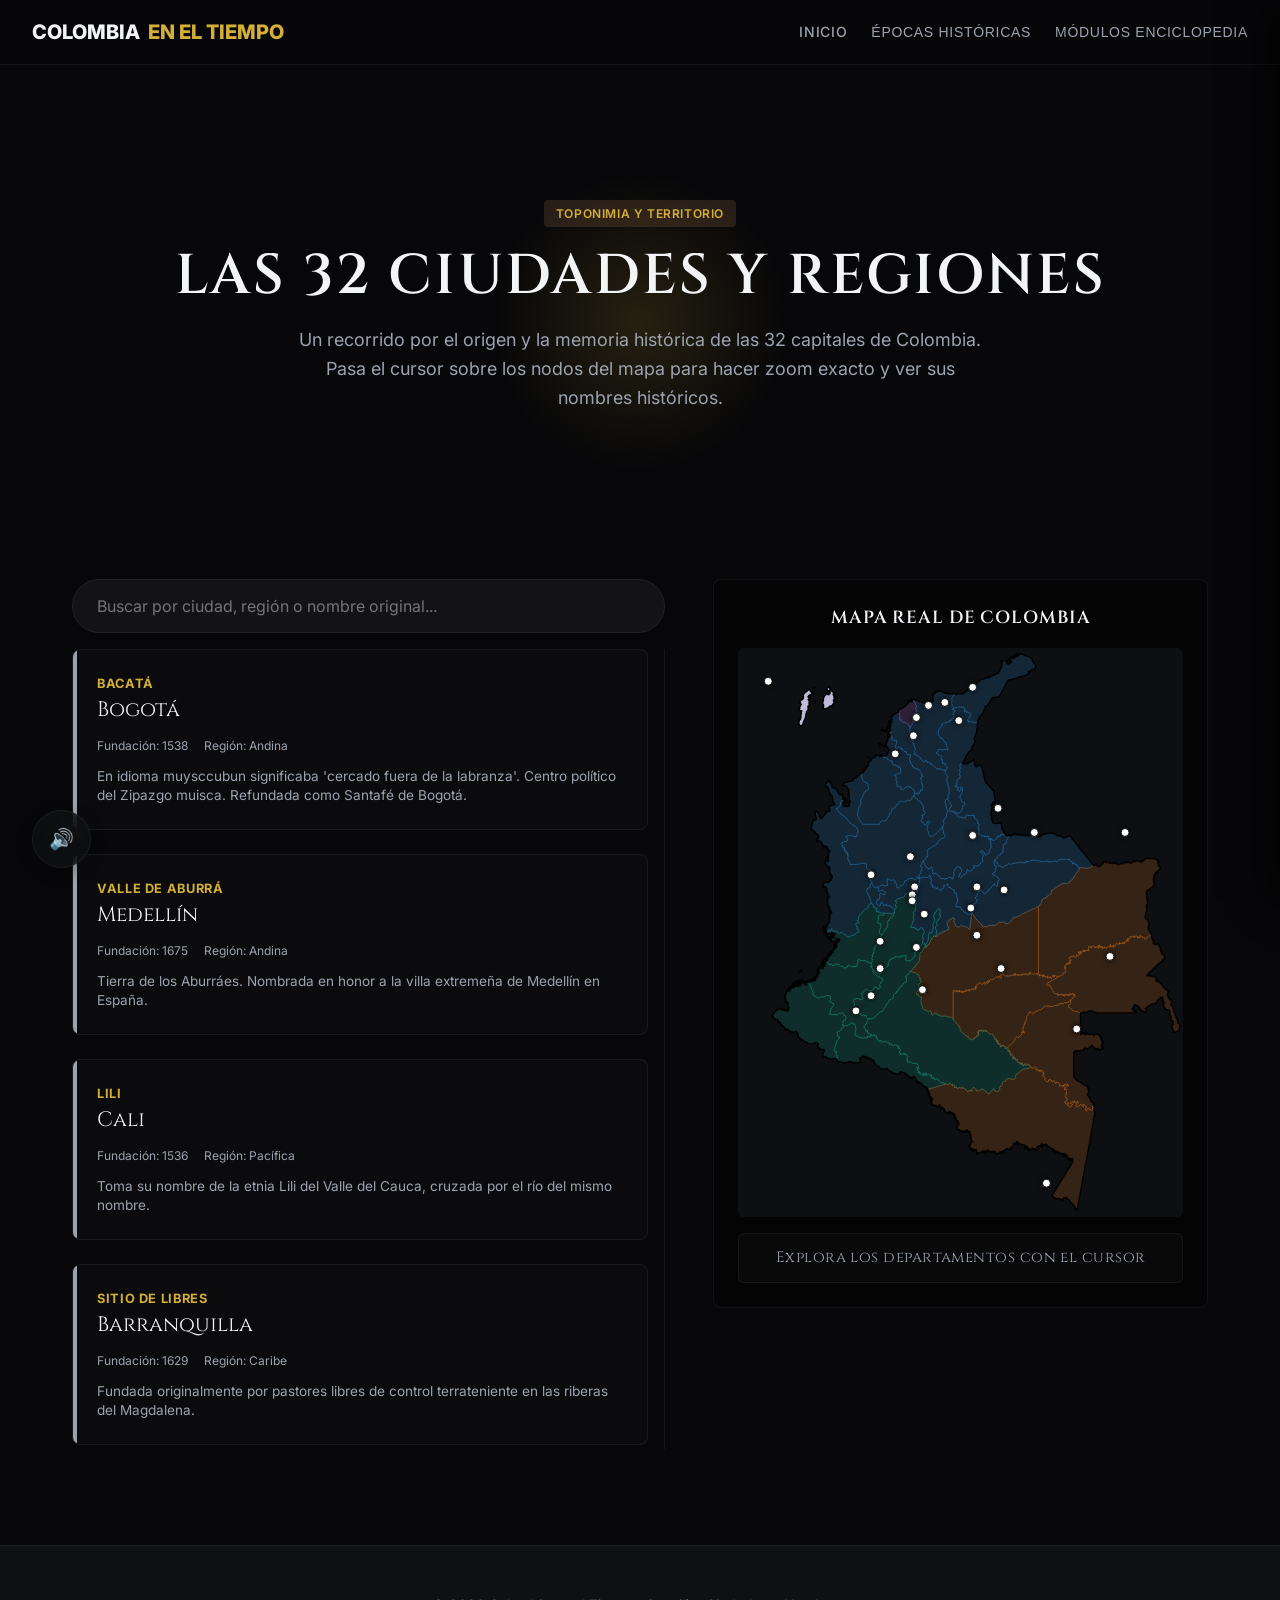
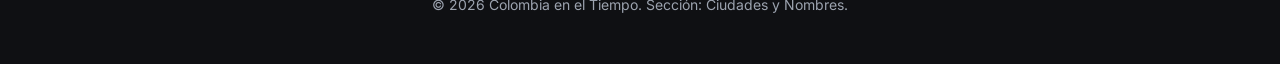
==== ciudades-historicas.html @ 73db604e "Implement pixel-perfect geometry-based matching for all 32 departments" ====
<!DOCTYPE html>
<html lang="es">
<head>
  <meta charset="UTF-8">
  <meta name="viewport" content="width=device-width, initial-scale=1.0">
  <title>Ciudades y Municipios Históricos - Colombia en el Tiempo</title>
  <meta name="description" content="Mapa y catálogo interactivo de las 32 capitales y regiones de Colombia, sus nombres prehispánicos originales e historia.">
  
  <link rel="stylesheet" href="css/style.css?v=1.2">
  
  <style>
    /* Estilos específicos para la sección de 32 ciudades con mapa */
    .cities-layout {
      display: grid;
      grid-template-columns: 1.2fr 1fr;
      gap: 3rem;
      align-items: start;
      margin-top: 2rem;
    }
    
    .list-side {
      display: flex;
      flex-direction: column;
      gap: 1.5rem;
      max-height: 800px;
      overflow-y: auto;
      padding-right: 1rem;
      border-right: 1px solid var(--border-card);
    }
    
    .map-side {
      position: sticky;
      top: 100px;
      background: rgba(0, 0, 0, 0.4);
      border: 1px solid var(--border-card);
      border-radius: 8px;
      padding: 1.5rem;
      display: flex;
      flex-direction: column;
      align-items: center;
      justify-content: center;
      max-height: 85vh; /* Evita que la tarjeta del mapa sea más alta que el viewport */
      overflow: hidden;
    }
    
    .search-input {
      width: 100%;
      padding: 1rem 1.5rem;
      background: rgba(255, 255, 255, 0.05);
      border: 1px solid var(--border-card);
      border-radius: 30px;
      color: var(--text-primary);
      font-size: 1rem;
      outline: none;
      transition: all 0.3s ease;
      font-family: var(--font-body);
      margin-bottom: 1rem;
    }
    
    .search-input:focus {
      border-color: var(--accent);
      background: rgba(255, 255, 255, 0.08);
      box-shadow: 0 0 15px rgba(var(--accent-rgb), 0.15);
    }
    
    .city-card {
      background: var(--bg-card);
      border: 1px solid var(--border-card);
      border-radius: 8px;
      padding: 1.5rem;
      transition: all 0.3s ease;
      position: relative;
      overflow: hidden;
      cursor: pointer;
      flex-shrink: 0; /* Evitar que flexbox colapse el tamaño de las tarjetas */
    }
    
    .city-card::before {
      content: '';
      position: absolute;
      top: 0;
      left: 0;
      width: 4px;
      height: 100%;
      background: var(--text-secondary);
      transition: background 0.3s ease;
    }
    
    .city-card.selected-card::before {
      background: var(--accent);
    }
    
    .city-card.selected-card {
      border-color: var(--accent);
      background: rgba(var(--accent-rgb), 0.03);
      box-shadow: 0 0 15px rgba(var(--accent-rgb), 0.1);
    }
    
    .city-names {
      display: flex;
      flex-direction: column;
      margin-bottom: 0.5rem;
    }
    
    .city-current {
      font-family: var(--font-title);
      font-size: 1.3rem;
      color: var(--text-primary);
    }
    
    .city-original {
      font-size: 0.8rem;
      color: var(--accent);
      text-transform: uppercase;
      letter-spacing: 0.05em;
      font-weight: 700;
    }
    
    .city-meta {
      font-size: 0.75rem;
      color: var(--text-secondary);
      margin-bottom: 0.75rem;
      display: flex;
      gap: 1rem;
    }
    
    /* ==========================================================
       DISEÑO DE MAPA REGIONAL PREMIUM CON CONTRASTE E INTERACTIVIDAD
       ========================================================== */
    #map-container {
      overflow: hidden; /* Recortar el zoom de cámara dentro del contenedor */
      border-radius: 6px;
      width: 100%;
      display: flex;
      justify-content: center;
      align-items: center;
      background: #0d0f12;
    }

    svg#mapa-real-colombia {
      background: #0d0f12;
      max-height: 72vh; /* Altura máxima estricta para que quepa entero en pantalla sin recortarse */
      width: 100%;
      height: auto;
      display: block;
      /* Animación suave para el efecto de zoom del lente de cámara */
      transition: transform 0.5s cubic-bezier(0.25, 0.8, 0.25, 1);
      transform-origin: center center;
    }
    
    /* Color base de los departamentos */
    svg#mapa-real-colombia path.departamento {
      transition: all 0.4s cubic-bezier(0.25, 0.8, 0.25, 1);
      cursor: pointer;
      pointer-events: auto !important; /* Asegurar que escuchen los eventos del mouse */
    }
    
    /* OPTIMIZACIÓN CRÍTICA: Desactivar eventos de mouse en todos los paths que NO sean departamentos */
    svg#mapa-real-colombia path:not(.departamento) {
      pointer-events: none !important;
    }
    svg#mapa-real-colombia g {
      pointer-events: none !important; /* Desactivar eventos de grupos completos (textos, ríos) */
    }
    svg#mapa-real-colombia #city-markers-group {
      pointer-events: auto !important; /* Pero mantener activos los marcadores de ciudades */
    }
    svg#mapa-real-colombia #city-markers-group circle {
      pointer-events: auto !important;
    }
    
    /* 1. Región Andina (Naranja/Terracota sutil) */
    svg#mapa-real-colombia path.departamento.region-Andina {
      fill: rgba(230, 126, 34, 0.18) !important;
      stroke: rgba(230, 126, 34, 0.4) !important;
      stroke-width: 1px !important;
    }
    svg#mapa-real-colombia path.departamento.region-Andina:hover {
      fill: rgba(230, 126, 34, 0.35) !important;
      stroke: #e67e22 !important;
    }
    
    /* 2. Región Caribe (Azul sutil) */
    svg#mapa-real-colombia path.departamento.region-Caribe {
      fill: rgba(52, 152, 219, 0.18) !important;
      stroke: rgba(52, 152, 219, 0.4) !important;
      stroke-width: 1px !important;
    }
    svg#mapa-real-colombia path.departamento.region-Caribe:hover {
      fill: rgba(52, 152, 219, 0.35) !important;
      stroke: #3498db !important;
    }
    
    /* 3. Región Amazonía (Verde sutil) */
    svg#mapa-real-colombia path.departamento.region-Amazonía {
      fill: rgba(46, 204, 113, 0.18) !important;
      stroke: rgba(46, 204, 113, 0.4) !important;
      stroke-width: 1px !important;
    }
    svg#mapa-real-colombia path.departamento.region-Amazonía:hover {
      fill: rgba(46, 204, 113, 0.35) !important;
      stroke: #2ecc71 !important;
    }
    
    /* 4. Región Pacífica (Teal sutil) */
    svg#mapa-real-colombia path.departamento.region-Pacífica {
      fill: rgba(26, 188, 156, 0.18) !important;
      stroke: rgba(26, 188, 156, 0.4) !important;
      stroke-width: 1px !important;
    }
    svg#mapa-real-colombia path.departamento.region-Pacífica:hover {
      fill: rgba(26, 188, 156, 0.35) !important;
      stroke: #1abc9c !important;
    }
    
    /* 5. Región Orinoquía (Oro/Amarillo sutil) */
    svg#mapa-real-colombia path.departamento.region-Orinoquía {
      fill: rgba(241, 196, 15, 0.15) !important;
      stroke: rgba(241, 196, 15, 0.4) !important;
      stroke-width: 1px !important;
    }
    svg#mapa-real-colombia path.departamento.region-Orinoquía:hover {
      fill: rgba(241, 196, 15, 0.3) !important;
      stroke: #f1c40f !important;
    }
    
    /* 6. Región Insular (Púrpura sutil) */
    svg#mapa-real-colombia path.departamento.region-Insular {
      fill: rgba(155, 89, 182, 0.22) !important;
      stroke: rgba(155, 89, 182, 0.5) !important;
      stroke-width: 1px !important;
    }
    svg#mapa-real-colombia path.departamento.region-Insular:hover {
      fill: rgba(155, 89, 182, 0.4) !important;
      stroke: #9b59b6 !important;
    }
    
    /* CORRECCIÓN CRÍTICA: Ocultar los textos vectorizados originales que saturan y no tienen contraste */
    svg#mapa-real-colombia g[id^="flowRoot"] {
      display: none !important;
    }
    svg#mapa-real-colombia text {
      display: none !important;
    }
    
    /* Ríos principales en azul sutil */
    svg#mapa-real-colombia g[inkscape:label="Ríos principales"] path {
      stroke: #2e86de !important;
      stroke-width: 1px !important;
      fill: none !important;
      opacity: 0.5;
    }
    
    /* Límites internacionales */
    svg#mapa-real-colombia g[inkscape:label="Límites internacionales"] path {
      stroke: rgba(255, 255, 255, 0.3) !important;
      stroke-width: 1.2px !important;
      fill: none !important;
    }

    svg#mapa-real-colombia rect {
      stroke: rgba(255, 255, 255, 0.15) !important;
      fill: none !important;
    }
    
    /* Marcadores de ciudades */
    .city-marker {
      fill: #ffffff;
      stroke: #000;
      stroke-width: 1.5;
      cursor: pointer;
      transition: all 0.3s ease;
      filter: drop-shadow(0 0 4px rgba(0,0,0,0.8));
    }
    
    .city-marker:hover, .city-marker.active-marker {
      fill: var(--accent);
      r: 8.5;
      filter: drop-shadow(0 0 10px var(--accent));
      stroke: #ffffff;
      stroke-width: 2;
    }

    /* Etiqueta flotante del nombre de la ciudad activa (Limpio, dinámico) */
    #active-city-label {
      pointer-events: none; /* Evita bloquear interacciones del mouse */
      font-family: var(--font-title);
      font-size: 13px;
      font-weight: bold;
      fill: #ffffff;
      text-transform: uppercase;
      filter: drop-shadow(0 0 4px #000) drop-shadow(0 0 2px #000);
      opacity: 0;
      transition: opacity 0.3s ease;
    }

    #active-city-label.visible {
      opacity: 1;
    }

    /* Etiqueta interactiva flotante de información del mapa */
    .map-info-bar {
      margin-top: 1rem;
      padding: 0.75rem 1.5rem;
      background: rgba(255, 255, 255, 0.02);
      border: 1px solid var(--border-card);
      border-radius: 6px;
      font-family: var(--font-title);
      font-size: 0.95rem;
      color: var(--text-secondary);
      text-align: center;
      min-height: 2.5rem;
      display: flex;
      align-items: center;
      justify-content: center;
      width: 100%;
      letter-spacing: 0.03em;
    }

    .map-info-bar span.active-dept {
      color: var(--accent);
      font-weight: bold;
      margin-right: 0.5rem;
    }
    
    @media (max-width: 900px) {
      .cities-layout {
        grid-template-columns: 1fr;
      }
      .list-side {
        max-height: 500px;
        border-right: none;
        border-bottom: 1px solid var(--border-card);
        padding-bottom: 2rem;
      }
    }
  </style>
  <link class="theme-loader" rel="expect" href="#hero-section" blocking="render">
</head>
<body>

  <!-- Encabezado Común -->
  <header>
    <a href="index.html" class="logo">
      COLOMBIA <span>EN EL TIEMPO</span>
    </a>
    <nav>
      <a href="index.html">Inicio</a>
      <div class="dropdown">
        <button class="dropdown-trigger">Épocas Históricas</button>
        <div class="dropdown-content">
          <a href="precolombina.html">Época Precolombina</a>
          <a href="colonia.html">Conquista y Colonia</a>
          <a href="independencia.html">Independencia y Grito</a>
          <a href="siglo-xix.html">República (Siglo XIX)</a>
          <a href="siglo-xx.html">Tensiones del Siglo XX</a>
          <a href="memoria.html">Memoria y Paz (Siglo XXI)</a>
        </div>
      </div>
      <div class="dropdown">
        <button class="dropdown-trigger">Módulos Enciclopedia</button>
        <div class="dropdown-content">
          <a href="geografia-y-geologia.html">Mapa Geográfico y Fallas</a>
          <a href="iceberg-violencia.html">Iceberg de la Violencia</a>
          <a href="leyendas-ancestrales.html">Leyendas Ancestrales</a>
          <a href="mentes-y-figuras.html">Mentes e Ilustres</a>
          <a href="otras-culturas.html">Catálogo de Culturas</a>
          <a href="ciudades-historicas.html">Ciudades y Nombres</a>
        </div>
      </div>
    </nav>
  </header>

  <main class="container">
    
    <section class="hero" id="hero-section">
      <div class="document-badge" style="background: rgba(229,152,102,0.15); color: var(--accent);">
        Toponimia y Territorio
      </div>
      <h1>Las 32 Ciudades y Regiones</h1>
      <p>Un recorrido por el origen y la memoria histórica de las 32 capitales de Colombia. Pasa el cursor sobre los nodos del mapa para hacer zoom exacto y ver sus nombres históricos.</p>
    </section>

    <!-- Layout dividido -->
    <div class="cities-layout">
      
      <!-- Lado izquierdo: Buscador y Lista de 32 ciudades -->
      <div>
        <input type="text" class="search-input" id="citySearch" placeholder="Buscar por ciudad, región o nombre original..." onkeyup="filterCities()">
        <div class="list-side" id="citiesList">
          <!-- Se cargan dinámicamente mediante JS -->
        </div>
      </div>
      
      <!-- Lado derecho: Mapa SVG interactivo -->
      <div class="map-side">
        <h3 class="title-font" style="font-size: 1.1rem; margin-bottom: 1rem; color: var(--text-primary); text-transform: uppercase;">
          Mapa Real de Colombia
        </h3>
        <div id="map-container">
          <!-- Aquí se inyecta el SVG del mapa con JS -->
        </div>
        <!-- Barra de información dinámica para evitar saturar de texto el mapa -->
        <div class="map-info-bar" id="map-info-bar">
          Explora los departamentos con el cursor
        </div>
      </div>

    </div>

  </main>

  <footer>
    <p>&copy; 2026 Colombia en el Tiempo. Sección: Ciudades y Nombres.</p>
  </footer>

  <script src="js/main.js"></script>
  
  <script>
    // Base de datos calibrada de las 32 ciudades / capitales (coordenadas adaptadas al SVG real con nombres de departamentos para interactividad)
    const citiesData = [
      { id: "bogota", name: "Bogotá", originalName: "Bacatá", department: "Cundinamarca (D.C.)", x: 385, y: 430, region: "Andina", date: "1538", desc: "En idioma muysccubun significaba 'cercado fuera de la labranza'. Centro político del Zipazgo muisca. Refundada como Santafé de Bogotá." },
      { id: "medellin", name: "Medellín", originalName: "Valle de Aburrá", department: "Antioquia", x: 285, y: 345, region: "Andina", date: "1675", desc: "Tierra de los Aburráes. Nombrada en honor a la villa extremeña de Medellín en España." },
      { id: "cali", name: "Cali", originalName: "Lili", department: "Valle del Cauca", x: 235, y: 485, region: "Pacífica", date: "1536", desc: "Toma su nombre de la etnia Lili del Valle del Cauca, cruzada por el río del mismo nombre." },
      { id: "barranquilla", name: "Barranquilla", originalName: "Sitio de Libres", department: "Atlántico", x: 315, y: 95, region: "Caribe", date: "1629", desc: "Fundada originalmente por pastores libres de control terrateniente en las riberas del Magdalena." },
      { id: "cartagena", name: "Cartagena", originalName: "Calamarí", department: "Bolívar", x: 295, y: 115, region: "Caribe", date: "1533", desc: "Originalmente poblada por los indígenas caribes Calamarí ('cangrejo'). Rediseñada como fuerte militar colonial." },
      { id: "santamarta", name: "Santa Marta", originalName: "Gaira / Teyuna", department: "Magdalena", x: 342, y: 90, region: "Caribe", date: "1525", desc: "La ciudad más antigua en pie de Colombia. Rodeada de los cacicazgos Tairona y el río Gaira." },
      { id: "tunja", name: "Tunja", originalName: "Hunza", department: "Boyacá", x: 395, y: 395, region: "Andina", date: "1539", desc: "Antigua Hunza, gran capital de la Confederación Muisca del norte, regida por el Zaque." },
      { id: "bucaramanga", name: "Bucaramanga", originalName: "Valle de los Guanes", department: "Santander", x: 388, y: 310, region: "Andina", date: "1622", desc: "Asentamiento minero en las tierras de los indígenas Guanes y Girón." },
      { id: "popayan", name: "Popayán", originalName: "Pubén", department: "Cauca", x: 235, y: 530, region: "Andina", date: "1537", desc: "Sede del cacicazgo Pubenense en el alto río Cauca. Gran centro administrativo virreinal." },
      { id: "pasto", name: "San Juan de Pasto", originalName: "Past Awá", department: "Nariño", x: 195, y: 600, region: "Andina", date: "1537", desc: "Del nombre de la comunidad indígena de los Pastos ('Gente de la tierra')." },
      { id: "leticia", name: "Leticia", originalName: "Huitoto / Tikuna", department: "Amazonas", x: 510, y: 885, region: "Amazonía", date: "1867", desc: "Territorio sagrado de clanes Tikuna, Cocama y Huitoto en las orillas del río Amazonas." },
      { id: "sanandres", name: "San Andrés", originalName: "Saturnina", department: "San Andrés y Providencia", x: 50, y: 55, region: "Insular", date: "1822 (adhesión)", desc: "Isla caribeña con un fuerte legado raizal, anglo-africano y marítimo." },
      { id: "cucuta", name: "Cúcuta", originalName: "Guasimales / Cúcuto", department: "Norte de Santander", x: 430, y: 265, region: "Andina", date: "1733", desc: "Tierra gobernada por el Cacique Cúcuto. Famosa por sus cultivos de cacao coloniales." },
      { id: "ibague", name: "Ibagué", originalName: "Valle de las Lanzas", department: "Tolima", x: 308, y: 440, region: "Andina", date: "1550", desc: "Asentamiento en el territorio del Cacique Ibagué de la etnia Pijao." },
      { id: "neiva", name: "Neiva", originalName: "Organos", department: "Huila", x: 295, y: 495, region: "Andina", date: "1612", desc: "Punto de partida de expediciones coloniales en territorio de indígenas Pijaos y Yalcones." },
      { id: "quibdo", name: "Quibdó", originalName: "Citará", department: "Chocó", x: 220, y: 375, region: "Pacífica", date: "1664", desc: "Territorio de los indígenas Citaráes en las riberas selváticas del río Atrato." },
      { id: "villavicencio", name: "Villavicencio", originalName: "Gramalote", department: "Meta", x: 395, y: 475, region: "Orinoquía", date: "1840", desc: "Fundado como paso de ganado del altiplano a los llanos orientales de la cuenca." },
      { id: "yopal", name: "Yopal", originalName: "El Yopo", department: "Casanare", x: 440, y: 400, region: "Orinoquía", date: "1915", desc: "Llamada así por la abundancia del árbol de Yopo, cuyas semillas eran inhaladas ritualmente por indígenas." },
      { id: "arauca", name: "Arauca", originalName: "Guahibo / Betoye", department: "Arauca", x: 490, y: 305, region: "Orinoquía", date: "1780", desc: "Tierra de pastores y llaneros en los límites con el río Arauca." },
      { id: "mitu", name: "Mitú", originalName: "Vaupés / Cubeo", department: "Vaupés", x: 560, y: 630, region: "Amazonía", date: "1936", desc: "Capital en el corazón de la selva del Vaupés, cruzada por el mítico río de las flautas." },
      { id: "inirida", name: "Inírida", originalName: "Guainía", department: "Guainía", x: 615, y: 510, region: "Amazonía", date: "1963", desc: "Tierra de transición fluvial en el oriente del país." },
      { id: "puertocarreno", name: "Puerto Carreño", originalName: "Orinoco / Guahibo", department: "Vichada", x: 640, y: 305, region: "Orinoquía", date: "1913", desc: "Ubicada en la confluencia de los colosales ríos Meta y Orinoco." },
      { id: "mocoa", name: "Mocoa", originalName: "Putumayo", department: "Putumayo", x: 220, y: 575, region: "Andina", date: "1563", desc: "Fundación en las estribaciones andinas que descienden al piedemonte amazónico." },
      { id: "florencia", name: "Florencia", originalName: "La Perdiz", department: "Caquetá", x: 305, y: 565, region: "Amazonía", date: "1902", desc: "Nacida como puerto de extracción de caucho a inicios del siglo XX." },
      { id: "sanjose", name: "San José del Guaviare", originalName: "Guaviare", department: "Guaviare", x: 435, y: 530, region: "Amazonía", date: "1910", desc: "Frontera de transición ecológica entre los llanos y la selva densa." },
      { id: "sincelejo", name: "Sincelejo", originalName: "Cacicazgo Zenú", department: "Sucre", x: 290, y: 145, region: "Caribe", date: "1775", desc: "Toma el nombre del cacique zenú de la región de las sabanas." },
      { id: "monteria", name: "Montería", originalName: "Valle del Sinú", department: "Córdoba", x: 260, y: 175, region: "Caribe", date: "1777", desc: "Fundada a orillas del río Sinú como sitio de cacería y agricultura." },
      { id: "valledupar", name: "Valledupar", originalName: "Cacique Upar", department: "Cesar", x: 365, y: 120, region: "Caribe", date: "1550", desc: "Valle gobernado por el gran Cacique Chimila Upar. Cuna del vallenato." },
      { id: "riohacha", name: "Riohacha", originalName: "Süchiimma", department: "La Guajira", x: 388, y: 65, region: "Caribe", date: "1535", desc: "En idioma wayuunaiki significa 'Tierra del río'. Famosa por la extracción de perlas." },
      { id: "manizales", name: "Manizales", originalName: "Tierra de las Manizas", department: "Caldas", x: 292, y: 395, region: "Andina", date: "1849", desc: "Fundada por la Colonización Antioqueña. Toma su nombre de las piedras 'manizas'." },
      { id: "pereira", name: "Pereira", originalName: "Cartago Viejo", department: "Risaralda", x: 288, y: 408, region: "Andina", date: "1863", desc: "Ubicada en las antiguas ruinas coloniales de Cartago. Eje cafetero." },
      { id: "armenia", name: "Armenia", originalName: "Armenia", department: "Quindío", x: 288, y: 418, region: "Andina", date: "1889", desc: "Fundada durante la expansión cafetera del Quindío." }
    ];

    // Cargar el mapa SVG, clasificar regiones e inyectar marcadores
    fetch('assets/images/colombia_departments.svg')
      .then(response => response.text())
      .then(svgText => {
        const container = document.getElementById('map-container');
        container.innerHTML = svgText;
        
        const svg = container.querySelector('svg');
        svg.setAttribute('id', 'mapa-real-colombia');
        
        // Forzar el viewBox original del mapa vectorial para que sea 100% responsivo y no se recorte abajo ni arriba
        svg.setAttribute('viewBox', '0 0 735 940');
        svg.style.width = '100%';
        svg.style.height = '100%';
        svg.style.display = 'block';
        
        // Crear elemento único de texto para la ciudad activa
        const activeLabel = document.createElementNS('http://www.w3.org/2000/svg', 'text');
        activeLabel.setAttribute('id', 'active-city-label');
        svg.appendChild(activeLabel);
        
        // Clasificación robusta de departamentos usando bounding box local y distancia a capital
        const paths = svg.querySelectorAll('path.departamento');
        paths.forEach(path => {
          const bbox = path.getBBox();
          const localCenter = svg.createSVGPoint();
          localCenter.x = bbox.x + bbox.width / 2;
          localCenter.y = bbox.y + bbox.height / 2;
          
          // Aplicar la matriz de transformación del grupo padre para obtener coordenadas SVG absolutas
          const ctm = path.getCTM();
          const absCenter = localCenter.matrixTransform(ctm);
          
          // Encontrar la ciudad capital más cercana a este centro geométrico absoluto
          let closestCity = null;
          let minDist = Infinity;
          citiesData.forEach(city => {
            const dist = Math.hypot(city.x - absCenter.x, city.y - absCenter.y);
            if (dist < minDist) {
              minDist = dist;
              closestCity = city;
            }
          });
          
          if (closestCity) {
            // Asignar los atributos correspondientes de forma unívoca 1-a-1
            const cleanRegion = closestCity.region.split(' ')[0];
            path.classList.add('region-' + cleanRegion);
            path.setAttribute('data-dept', closestCity.department);
            path.setAttribute('data-region', closestCity.region);
            path.setAttribute('data-city-id', closestCity.id);
            
            // Inyectar tooltip nativo de departamento
            const title = document.createElementNS('http://www.w3.org/2000/svg', 'title');
            title.textContent = `Departamento de ${closestCity.department}`;
            path.appendChild(title);
            
            // Agregar listeners para la barra de información dinámica
            path.addEventListener('mouseenter', () => {
              document.getElementById('map-info-bar').innerHTML = 
                `<span class="active-dept">${closestCity.department}</span> (${closestCity.region})`;
            });
            path.addEventListener('mouseleave', () => {
              document.getElementById('map-info-bar').innerHTML = "Explora los departamentos con el cursor";
            });
            
            // Permitir hacer clic en el departamento entero para abrir la ficha de la ciudad capital
            path.addEventListener('click', () => {
              selectCity(closestCity.id, true);
            });
          }
        });
        
        // Crear grupo de marcadores
        const gMarkers = document.createElementNS('http://www.w3.org/2000/svg', 'g');
        gMarkers.setAttribute('id', 'city-markers-group');
        
        citiesData.forEach(city => {
          // Crear círculo marcador limpio
          const circle = document.createElementNS('http://www.w3.org/2000/svg', 'circle');
          circle.setAttribute('cx', city.x);
          circle.setAttribute('cy', city.y);
          circle.setAttribute('r', '6.5');
          circle.setAttribute('class', 'city-marker');
          circle.setAttribute('id', 'marker-' + city.id);
          circle.setAttribute('onclick', `selectCity('${city.id}', true)`);
          
          // EFECO INTERACTIVO AVANZADO: ZOOM DE LENTE DE CÁMARA Y APARICIÓN DE TEXTO
          circle.addEventListener('mouseenter', () => {
            // 1. Mostrar barra informativa
            document.getElementById('map-info-bar').innerHTML = 
              `<span class="active-dept">${city.department}</span> (${city.region}) — Capital: ${city.name}`;
            
            // 2. Aplicar zoom centrado exactamente en la ciudad
            const pctX = (city.x / 735) * 100;
            const pctY = (city.y / 940) * 100;
            svg.style.transformOrigin = `${pctX}% ${pctY}%`;
            svg.style.transform = "scale(2.4)";
            
            // 3. Renderizar y mostrar el texto flotante de la ciudad
            activeLabel.setAttribute('x', city.x);
            activeLabel.setAttribute('y', city.y - 12);
            activeLabel.setAttribute('text-anchor', 'middle');
            activeLabel.textContent = `${city.name} (${city.originalName})`;
            activeLabel.classList.add('visible');
          });
          
          circle.addEventListener('mouseleave', () => {
            document.getElementById('map-info-bar').innerHTML = "Explora los departamentos con el cursor";
            
            // 1. Resetear el zoom
            svg.style.transform = "scale(1)";
            
            // 2. Ocultar y limpiar el texto flotante
            activeLabel.classList.remove('visible');
          });
          
          gMarkers.appendChild(circle);
        });
        
        svg.appendChild(gMarkers);
      });

    // Renderizar la lista de cartas a la izquierda
    const listContainer = document.getElementById('citiesList');
    citiesData.forEach(city => {
      const card = document.createElement('div');
      card.className = 'city-card';
      card.id = 'card-' + city.id;
      card.setAttribute('onclick', `selectCity('${city.id}', false)`);
      
      card.innerHTML = `
        <div class="city-names">
          <span class="city-original">${city.originalName}</span>
          <span class="city-current">${city.name}</span>
        </div>
        <div class="city-meta">
          <span>Fundación: ${city.date}</span>
          <span>Región: ${city.region}</span>
        </div>
        <p style="font-size: 0.85rem; line-height: 1.4; color: var(--text-secondary); margin: 0;">
          ${city.desc}
        </p>
      `;
      listContainer.appendChild(card);
    });

    // Función de selección e interactividad bidireccional
    function selectCity(cityId, scrollToList) {
      // 1. Quitar clases activas previas en mapa
      document.querySelectorAll('.city-marker').forEach(m => m.classList.remove('active-marker'));
      // Quitar clases activas en lista
      document.querySelectorAll('.city-card').forEach(c => c.classList.remove('selected-card'));
      
      // 2. Activar marcador correspondiente
      const marker = document.getElementById('marker-' + cityId);
      if (marker) marker.classList.add('active-marker');
      
      // 3. Activar carta correspondiente
      const card = document.getElementById('card-' + cityId);
      if (card) {
        card.classList.add('selected-card');
        if (scrollToList) {
          card.scrollIntoView({ behavior: 'smooth', block: 'nearest' });
        }
      }
      
      // 4. Abrir panel lateral explicativo (Drawer)
      const city = citiesData.find(c => c.id === cityId);
      if (city) {
        openCityDrawer(city);
      }
    }

    function openCityDrawer(city) {
      const drawer = document.querySelector('.detail-drawer');
      const drawerContent = drawer.querySelector('.drawer-content');
      
      if (drawer && drawerContent) {
        drawerContent.innerHTML = `
          <div class="document-badge">Ficha Toponímica</div>
          <h2 class="title-font">${city.name}</h2>
          <p style="color: var(--accent); font-weight: bold; font-size: 1.1rem; text-transform: uppercase;">
            Nombre Original: ${city.originalName}
          </p>
          <hr style="border: 0; border-top: 1px solid var(--border-card); margin: 1rem 0;">
          <p><strong>Departamento:</strong> ${city.department}</p>
          <p><strong>Fundación Colonial:</strong> ${city.date}</p>
          <p><strong>Región Natural:</strong> ${city.region}</p>
          <p style="line-height: 1.6; margin-top: 1rem;">
            ${city.desc}
          </p>
        `;
        drawer.classList.add('open');
      }
    }

    // Buscador interactivo
    function filterCities() {
      const input = document.getElementById('citySearch');
      const filter = input.value.toLowerCase();
      
      citiesData.forEach(city => {
        const card = document.getElementById('card-' + city.id);
        const marker = document.getElementById('marker-' + city.id);
        const match = city.name.toLowerCase().includes(filter) || 
                      city.originalName.toLowerCase().includes(filter) || 
                      city.region.toLowerCase().includes(filter) ||
                      city.desc.toLowerCase().includes(filter);
                      
        if (card) card.style.display = match ? "" : "none";
        if (marker) {
          marker.style.opacity = match ? "1" : "0.1";
          marker.style.pointerEvents = match ? "auto" : "none";
        }
      });
    }
  </script>
</body>
</html>
---- css/style.css ----
@import url('https://fonts.googleapis.com/css2?family=Cinzel:wght@400;600;800&family=Inter:wght@300;400;500;600&display=swap');

/* ==========================================
   SISTEMA DE DISEÑO Y VARIABLES DE TEMA
   ========================================== */
:root {
  /* Tema Portal / General */
  --bg-primary: #070709;
  --bg-secondary: #0f1013;
  --bg-secondary-rgb: 15, 16, 19;
  --bg-card: rgba(255, 255, 255, 0.02);
  --border-card: rgba(255, 255, 255, 0.06);
  --text-primary: #f3f4f6;
  --text-secondary: #9ca3af;
  --accent: #d4af37; /* Oro */
  --accent-rgb: 212, 175, 55;
  --accent-secondary: #10b981;
  --font-title: 'Cinzel', serif;
  --font-text: 'Inter', sans-serif;
  --transition-speed: 0.5s;
  --glass-blur: 16px;
}

[data-theme="precolombina"] {
  --bg-primary: #100804;
  --bg-secondary: #1a0f08;
  --bg-secondary-rgb: 26, 15, 8;
  --text-primary: #f9f5f0;
  --text-secondary: #d7c9b8;
  --accent: #e59866; /* Terracota */
  --accent-rgb: 229, 152, 102;
  --accent-secondary: #dfa823; /* Oro precolombino */
  --bg-card: rgba(229, 152, 102, 0.03);
  --border-card: rgba(229, 152, 102, 0.12);
}

[data-theme="colonia"] {
  --bg-primary: #0a0909;
  --bg-secondary: #121010;
  --bg-secondary-rgb: 18, 16, 16;
  --text-primary: #f3edd8; /* Pergamino */
  --text-secondary: #c9bfa8;
  --accent: #b03a2e; /* Carmesí eclesiástico */
  --accent-rgb: 176, 58, 46;
  --accent-secondary: #ca7f27; /* Latón antiguo */
  --bg-card: rgba(176, 58, 46, 0.03);
  --border-card: rgba(176, 58, 46, 0.12);
}

[data-theme="independencia"] {
  --bg-primary: #030a16;
  --bg-secondary: #071328;
  --bg-secondary-rgb: 7, 19, 40;
  --text-primary: #f0f4f8;
  --text-secondary: #aebfd4;
  --accent: #f1c40f; /* Amarillo libertador */
  --accent-rgb: 241, 196, 15;
  --accent-secondary: #c0392b; /* Rojo sangre de héroes */
  --bg-card: rgba(241, 196, 15, 0.03);
  --border-card: rgba(241, 196, 15, 0.10);
}

[data-theme="siglo-xix"] {
  --bg-primary: #040c09;
  --bg-secondary: #081813;
  --bg-secondary-rgb: 8, 24, 19;
  --text-primary: #ebf3f0;
  --text-secondary: #a3c4b7;
  --accent: #27ae60; /* Verde esmeralda/selva */
  --accent-rgb: 39, 174, 96;
  --accent-secondary: #a0522d; /* Acuarela marrón */
  --bg-card: rgba(39, 174, 96, 0.03);
  --border-card: rgba(39, 174, 96, 0.12);
}

[data-theme="siglo-xx"] {
  --bg-primary: #0f1012;
  --bg-secondary: #18191c;
  --bg-secondary-rgb: 24, 25, 28;
  --text-primary: #f2f3f5;
  --text-secondary: #9ea1a8;
  --accent: #f39c12; /* Naranja industrial */
  --accent-rgb: 243, 156, 18;
  --accent-secondary: #7f8c8d; /* Hierro/archivo */
  --bg-card: rgba(243, 156, 18, 0.03);
  --border-card: rgba(243, 156, 18, 0.10);
}

[data-theme="memoria"] {
  --bg-primary: #121416;
  --bg-secondary: #1a1d20;
  --bg-secondary-rgb: 26, 29, 32;
  --text-primary: #eceff1;
  --text-secondary: #b0bec5;
  --accent: #2e86c1; /* Azul paz */
  --accent-rgb: 46, 134, 193;
  --accent-secondary: #58d68d; /* Verde oliva/esperanza */
  --bg-card: rgba(46, 134, 193, 0.03);
  --border-card: rgba(46, 134, 193, 0.12);
}

/* Activar transiciones nativas de página (Chrome 126+, Safari 18.2+) */
@view-transition {
  navigation: auto;
}

/* ==========================================
   ESTILOS GENERALES
   ========================================== */
* {
  margin: 0;
  padding: 0;
  box-sizing: border-box;
  scrollbar-width: thin;
  scrollbar-color: var(--accent) var(--bg-primary);
}

body {
  font-family: var(--font-text);
  background-color: var(--bg-primary);
  color: var(--text-primary);
  line-height: 1.6;
  overflow-x: hidden;
  transition: background-color var(--transition-speed) ease, color var(--transition-speed) ease;
}

h1, h2, h3, h4, .title-font {
  font-family: var(--font-title);
  font-weight: 600;
  letter-spacing: 0.05em;
  color: var(--text-primary);
}

/* Scrollbar personalizado */
::-webkit-scrollbar {
  width: 8px;
}
::-webkit-scrollbar-track {
  background: var(--bg-primary);
}
::-webkit-scrollbar-thumb {
  background: var(--accent);
  border-radius: 4px;
}
::-webkit-scrollbar-thumb:hover {
  background: var(--accent-secondary);
}

/* ==========================================
   MAQUETACIÓN Y NAVEGACIÓN
   ========================================== */
header {
  position: sticky;
  top: 0;
  z-index: 100;
  background: rgba(7, 7, 9, 0.75);
  backdrop-filter: blur(var(--glass-blur));
  -webkit-backdrop-filter: blur(var(--glass-blur));
  border-bottom: 1px solid var(--border-card);
  padding: 1rem 2rem;
  display: flex;
  justify-content: space-between;
  align-items: center;
  view-transition-name: header-bar;
}

.logo {
  display: flex;
  align-items: center;
  gap: 0.5rem;
  text-decoration: none;
  font-size: 1.25rem;
  font-weight: 800;
  color: var(--text-primary);
}
.logo span {
  color: var(--accent);
}

nav {
  display: flex;
  gap: 1.5rem;
  align-items: center;
}

nav a, .dropdown-trigger {
  color: var(--text-secondary);
  text-decoration: none;
  font-size: 0.875rem;
  font-weight: 500;
  letter-spacing: 0.05em;
  text-transform: uppercase;
  transition: color 0.3s ease;
  position: relative;
  background: transparent;
  border: none;
  cursor: pointer;
}

nav a:hover, nav a.active, .dropdown:hover .dropdown-trigger {
  color: var(--accent);
}

nav a.active::after {
  content: '';
  position: absolute;
  bottom: -4px;
  left: 0;
  width: 100%;
  height: 2px;
  background-color: var(--accent);
}

/* Menú Desplegable (Dropdown) en Cabecera */
.dropdown {
  position: relative;
  display: inline-block;
}

.dropdown-content {
  display: none;
  position: absolute;
  top: 100%;
  left: 50%;
  transform: translateX(-50%);
  background-color: rgba(15, 16, 19, 0.95);
  backdrop-filter: blur(var(--glass-blur));
  -webkit-backdrop-filter: blur(var(--glass-blur));
  min-width: 240px;
  box-shadow: 0 8px 25px rgba(0,0,0,0.6);
  border: 1px solid var(--border-card);
  border-radius: 4px;
  z-index: 101;
  padding: 0.5rem 0;
  margin-top: 0;
}

.dropdown-content a {
  color: var(--text-secondary);
  padding: 0.75rem 1.5rem;
  text-decoration: none;
  display: block;
  font-size: 0.85rem;
  font-weight: 500;
  text-transform: none;
  letter-spacing: 0.02em;
  transition: all 0.3s ease;
  text-align: left;
}

.dropdown-content a::after {
  display: none !important;
}

.dropdown-content a:hover {
  color: var(--accent);
  background-color: rgba(255, 255, 255, 0.02);
  padding-left: 1.75rem;
}

.dropdown:hover .dropdown-content {
  display: block;
}


/* ==========================================
   COMPONENTES PRINCIPALES
   ========================================== */
.container {
  max-width: 1200px;
  margin: 0 auto;
  padding: 2rem;
}

/* Hero Section */
.hero {
  min-height: 50vh;
  display: flex;
  flex-direction: column;
  justify-content: center;
  align-items: center;
  text-align: center;
  padding: 4rem 2rem;
  position: relative;
  overflow: hidden;
}

.hero::after {
  content: '';
  position: absolute;
  width: 300px;
  height: 300px;
  background: radial-gradient(circle, rgba(var(--accent-rgb), 0.15) 0%, rgba(0,0,0,0) 70%);
  top: 50%;
  left: 50%;
  transform: translate(-50%, -50%);
  pointer-events: none;
  z-index: -1;
}

.hero h1 {
  font-size: 3.5rem;
  margin-bottom: 1rem;
  text-transform: uppercase;
  line-height: 1.2;
}

.hero p {
  font-size: 1.125rem;
  color: var(--text-secondary);
  max-width: 700px;
  margin-bottom: 2rem;
}

/* Botones Premium */
.btn {
  display: inline-flex;
  align-items: center;
  gap: 0.5rem;
  padding: 0.75rem 2rem;
  border-radius: 4px;
  font-weight: 600;
  text-transform: uppercase;
  letter-spacing: 0.05em;
  font-size: 0.875rem;
  text-decoration: none;
  transition: all 0.3s ease;
  cursor: pointer;
}

.btn-primary {
  background-color: var(--accent);
  color: #000000;
  border: 1px solid var(--accent);
}

.btn-primary:hover {
  background-color: transparent;
  color: var(--accent);
  box-shadow: 0 0 15px rgba(var(--accent-rgb), 0.4);
}

.btn-outline {
  background-color: transparent;
  color: var(--text-primary);
  border: 1px solid var(--border-card);
}

.btn-outline:hover {
  border-color: var(--accent);
  color: var(--accent);
}

/* Grid de Épocas (Portal) */
.portal-grid {
  display: grid;
  grid-template-columns: repeat(auto-fit, minmax(300px, 1fr));
  gap: 2rem;
  margin-top: 3rem;
}

.era-card {
  background: var(--bg-card);
  border: 1px solid var(--border-card);
  border-radius: 8px;
  padding: 2rem;
  backdrop-filter: blur(var(--glass-blur));
  -webkit-backdrop-filter: blur(var(--glass-blur));
  transition: all 0.4s cubic-bezier(0.165, 0.84, 0.44, 1);
  text-decoration: none;
  color: inherit;
  display: flex;
  flex-direction: column;
  height: 100%;
}

.era-card:hover {
  transform: translateY(-8px);
  border-color: var(--accent);
  box-shadow: 0 10px 25px -5px rgba(var(--accent-rgb), 0.15);
}

.era-date {
  font-size: 0.85rem;
  font-weight: 600;
  color: var(--accent);
  text-transform: uppercase;
  margin-bottom: 0.5rem;
}

.era-card h3 {
  font-size: 1.5rem;
  margin-bottom: 1rem;
}

.era-card p {
  color: var(--text-secondary);
  font-size: 0.95rem;
  flex-grow: 1;
}

.era-link {
  margin-top: 1.5rem;
  display: inline-flex;
  align-items: center;
  gap: 0.25rem;
  color: var(--accent);
  font-weight: 600;
  font-size: 0.875rem;
  text-transform: uppercase;
}

/* Sección de Contenido de Épocas */
.era-layout {
  display: grid;
  grid-template-columns: 1fr;
  gap: 4rem;
  padding: 4rem 0;
}

.timeline-section {
  position: relative;
  padding-left: 2rem;
  border-left: 2px solid var(--border-card);
  margin-left: 1rem;
}

.timeline-item {
  position: relative;
  margin-bottom: 4rem;
}

.timeline-item::before {
  content: '';
  position: absolute;
  left: calc(-2rem - 6px);
  top: 0.25rem;
  width: 10px;
  height: 10px;
  border-radius: 50%;
  background-color: var(--accent);
  border: 2px solid var(--bg-primary);
  box-shadow: 0 0 8px var(--accent);
}

.timeline-year {
  font-family: var(--font-title);
  font-size: 1.75rem;
  color: var(--accent);
  margin-bottom: 0.5rem;
}

.timeline-content {
  background: var(--bg-card);
  border: 1px solid var(--border-card);
  padding: 2rem;
  border-radius: 8px;
  backdrop-filter: blur(var(--glass-blur));
  -webkit-backdrop-filter: blur(var(--glass-blur));
  transition: border-color 0.3s ease;
}

.timeline-content h3 {
  font-size: 1.35rem;
  margin-bottom: 1rem;
}

.timeline-content p {
  color: var(--text-secondary);
  margin-bottom: 1.5rem;
}

.timeline-content:hover {
  border-color: var(--accent);
  cursor: pointer;
}

/* Fichas de Documento Histórico */
.document-badge {
  display: inline-block;
  font-size: 0.75rem;
  text-transform: uppercase;
  letter-spacing: 0.05em;
  padding: 0.25rem 0.75rem;
  background: rgba(var(--accent-rgb), 0.15);
  color: var(--accent);
  border-radius: 4px;
  margin-bottom: 1rem;
  font-weight: 600;
}

.document-view {
  background: rgba(0, 0, 0, 0.4);
  border: 1px solid var(--border-card);
  padding: 1.5rem;
  border-radius: 6px;
  font-family: 'Courier New', Courier, monospace;
  font-size: 0.9rem;
  color: var(--text-primary);
  margin-top: 1rem;
  border-left: 3px solid var(--accent);
  white-space: pre-wrap;
  max-height: 300px;
  overflow-y: auto;
}

/* Tablas Históricas */
table {
  width: 100%;
  border-collapse: collapse;
  margin: 1.5rem 0;
  font-size: 0.95rem;
}

th, td {
  padding: 1rem;
  text-align: left;
  border-bottom: 1px solid var(--border-card);
}

th {
  font-family: var(--font-title);
  color: var(--accent);
  text-transform: uppercase;
  font-size: 0.85rem;
  letter-spacing: 0.05em;
}

tr:hover td {
  background: rgba(var(--accent-rgb), 0.02);
}

/* ==========================================
   PANEL LATERAL (DRAWER) DE DETALLES
   ========================================== */
.detail-drawer {
  position: fixed;
  top: 0;
  right: -550px;
  width: 550px;
  max-width: 95vw;
  height: 100vh;
  background: rgba(var(--bg-secondary-rgb), 0.96);
  backdrop-filter: blur(25px);
  -webkit-backdrop-filter: blur(25px);
  border-left: 1px solid var(--border-card);
  z-index: 1000;
  transition: right 0.45s cubic-bezier(0.165, 0.84, 0.44, 1);
  padding: 4rem 2.5rem 2.5rem 2.5rem;
  overflow-y: auto;
  box-shadow: -15px 0 35px rgba(0, 0, 0, 0.6);
}

.detail-drawer.open {
  right: 0;
}

.drawer-close {
  position: absolute;
  top: 1.5rem;
  right: 1.5rem;
  background: transparent;
  border: none;
  color: var(--text-secondary);
  font-size: 2rem;
  line-height: 1;
  cursor: pointer;
  transition: color 0.3s ease;
}

.drawer-close:hover {
  color: var(--accent);
}

.drawer-content {
  display: flex;
  flex-direction: column;
  gap: 1.5rem;
}

.drawer-content img {
  width: 100%;
  border-radius: 6px;
  border: 1px solid var(--border-card);
  margin: 1rem 0;
  box-shadow: 0 5px 15px rgba(0,0,0,0.4);
}

.drawer-content p {
  color: var(--text-secondary);
  font-size: 1rem;
  line-height: 1.7;
}

/* ==========================================
   VISUALIZACIONES ESTADÍSTICAS (CSS CHARTS)
   ========================================== */
.stat-box {
  background: rgba(255, 255, 255, 0.02);
  border: 1px solid var(--border-card);
  border-radius: 6px;
  padding: 1.5rem;
  margin-top: 1rem;
}

.stat-box h4 {
  font-family: var(--font-title);
  color: var(--accent);
  margin-bottom: 1.25rem;
  font-size: 1.05rem;
}

.chart-container {
  display: flex;
  flex-direction: column;
  gap: 1rem;
}

.chart-bar-group {
  display: flex;
  flex-direction: column;
  gap: 0.35rem;
}

.chart-bar-label {
  display: flex;
  justify-content: space-between;
  font-size: 0.85rem;
  color: var(--text-secondary);
  font-weight: 500;
}

.chart-bar-bg {
  background: rgba(255, 255, 255, 0.05);
  height: 10px;
  border-radius: 5px;
  overflow: hidden;
  position: relative;
}

.chart-bar-fill {
  background: linear-gradient(90deg, rgba(var(--accent-rgb), 0.7), var(--accent));
  height: 100%;
  border-radius: 5px;
  width: 0;
  transition: width 1.2s cubic-bezier(0.165, 0.84, 0.44, 1);
}

/* ==========================================
   SISTEMA DE PESTAÑAS (TABS) INTERACTIVAS
   ========================================== */
.tabs {
  display: flex;
  justify-content: center;
  gap: 0.5rem;
  margin-bottom: 3rem;
  border-bottom: 1px solid var(--border-card);
  padding-bottom: 0.75rem;
  flex-wrap: wrap;
}

.tab-button {
  background: transparent;
  border: none;
  color: var(--text-secondary);
  font-family: var(--font-title);
  font-size: 0.95rem;
  font-weight: 600;
  padding: 0.5rem 1.25rem;
  cursor: pointer;
  transition: all 0.3s ease;
  border-bottom: 2px solid transparent;
  text-transform: uppercase;
  letter-spacing: 0.05em;
}

.tab-button:hover, .tab-button.active {
  color: var(--accent);
  border-bottom-color: var(--accent);
}

.tab-content {
  display: none;
  animation: tabFadeIn 0.5s ease forwards;
}

.tab-content.active-content {
  display: block;
}

@keyframes tabFadeIn {
  from { opacity: 0; transform: translateY(12px); }
  to { opacity: 1; transform: translateY(0); }
}

/* Glosario de Idiomas */
.glossary-grid {
  display: grid;
  grid-template-columns: repeat(auto-fill, minmax(220px, 1fr));
  gap: 1.5rem;
  margin-top: 1.5rem;
}

.glossary-card {
  background: var(--bg-card);
  border: 1px solid var(--border-card);
  border-radius: 6px;
  padding: 1.5rem;
  text-align: center;
  transition: all 0.3s ease;
  backdrop-filter: blur(var(--glass-blur));
}

.glossary-card:hover {
  border-color: var(--accent);
  transform: translateY(-3px);
}

.glossary-word {
  font-family: var(--font-title);
  font-size: 1.4rem;
  color: var(--accent);
  margin-bottom: 0.35rem;
}

.glossary-meaning {
  font-size: 0.9rem;
  color: var(--text-secondary);
}

/* Retratos de Personajes Rulers */
.character-grid {
  display: grid;
  grid-template-columns: repeat(auto-fit, minmax(300px, 1fr));
  gap: 2rem;
  margin-top: 2rem;
}

.character-card {
  background: var(--bg-card);
  border: 1px solid var(--border-card);
  border-radius: 8px;
  padding: 2.25rem;
  transition: all 0.35s cubic-bezier(0.165, 0.84, 0.44, 1);
  backdrop-filter: blur(var(--glass-blur));
}

.character-card:hover {
  transform: translateY(-6px);
  border-color: var(--accent);
  box-shadow: 0 10px 25px rgba(var(--accent-rgb), 0.1);
}

.character-card h3 {
  font-size: 1.5rem;
  margin-bottom: 0.35rem;
  color: var(--accent);
}

.character-role {
  font-size: 0.75rem;
  text-transform: uppercase;
  letter-spacing: 0.08em;
  color: var(--text-secondary);
  margin-bottom: 1.25rem;
  font-weight: 600;
}

.character-card p {
  color: var(--text-secondary);
  font-size: 0.95rem;
  line-height: 1.6;
}

/* ==========================================
   BOTÓN FLOTANTE DE AUDIO AMBIENTAL
   ========================================== */
.audio-toggle {
  position: fixed;
  bottom: 2rem;
  left: 2rem;
  background: rgba(15, 16, 19, 0.75);
  backdrop-filter: blur(var(--glass-blur));
  -webkit-backdrop-filter: blur(var(--glass-blur));
  border: 1px solid var(--border-card);
  padding: 1rem;
  border-radius: 50%;
  color: var(--text-primary);
  font-size: 1.25rem;
  cursor: pointer;
  z-index: 999;
  display: flex;
  align-items: center;
  justify-content: center;
  transition: all 0.3s ease;
  box-shadow: 0 4px 15px rgba(0,0,0,0.3);
}

.audio-toggle:hover {
  border-color: var(--accent);
  color: var(--accent);
  transform: scale(1.1);
}

/* ==========================================
   BUSCADOR DE DICCIONARIO
   ========================================== */
.search-container {
  margin-bottom: 2.5rem;
  display: flex;
  justify-content: center;
}

.search-bar {
  width: 100%;
  max-width: 500px;
  background: rgba(255, 255, 255, 0.03);
  border: 1px solid var(--border-card);
  border-radius: 6px;
  padding: 0.85rem 1.5rem;
  color: var(--text-primary);
  font-family: var(--font-text);
  font-size: 1rem;
  outline: none;
  transition: all 0.3s ease;
  text-align: center;
}

.search-bar:focus {
  border-color: var(--accent);
  box-shadow: 0 0 15px rgba(var(--accent-rgb), 0.15);
  background: rgba(255, 255, 255, 0.05);
}

/* ==========================================
   LEYES DE NEMEQUENE
   ========================================== */
.law-card {
  background: rgba(255, 255, 255, 0.01);
  border-left: 3px solid var(--accent);
  padding: 1.5rem;
  margin-bottom: 1.5rem;
  border-radius: 0 6px 6px 0;
  border-top: 1px solid var(--border-card);
  border-right: 1px solid var(--border-card);
  border-bottom: 1px solid var(--border-card);
}

.law-card h4 {
  font-family: var(--font-title);
  color: var(--text-primary);
  margin-bottom: 0.5rem;
  font-size: 1.1rem;
}

.law-card p {
  color: var(--text-secondary);
  font-size: 0.95rem;
}

/* Citas de derechos / Pie de Página */
footer {
  border-top: 1px solid var(--border-card);
  padding: 3rem 2rem;
  text-align: center;
  color: var(--text-secondary);
  font-size: 0.875rem;
  background: var(--bg-secondary);
  margin-top: 4rem;
}

footer a {
  color: var(--accent);
  text-decoration: none;
}

footer a:hover {
  text-decoration: underline;
}

/* Responsive */
@media (max-width: 768px) {
  .hero h1 {
    font-size: 2.5rem;
  }
  header {
    flex-direction: column;
    gap: 1rem;
    padding: 1.5rem 1rem;
  }
  nav {
    flex-wrap: wrap;
    justify-content: center;
  }
  .detail-drawer {
    width: 100vw;
  }
}
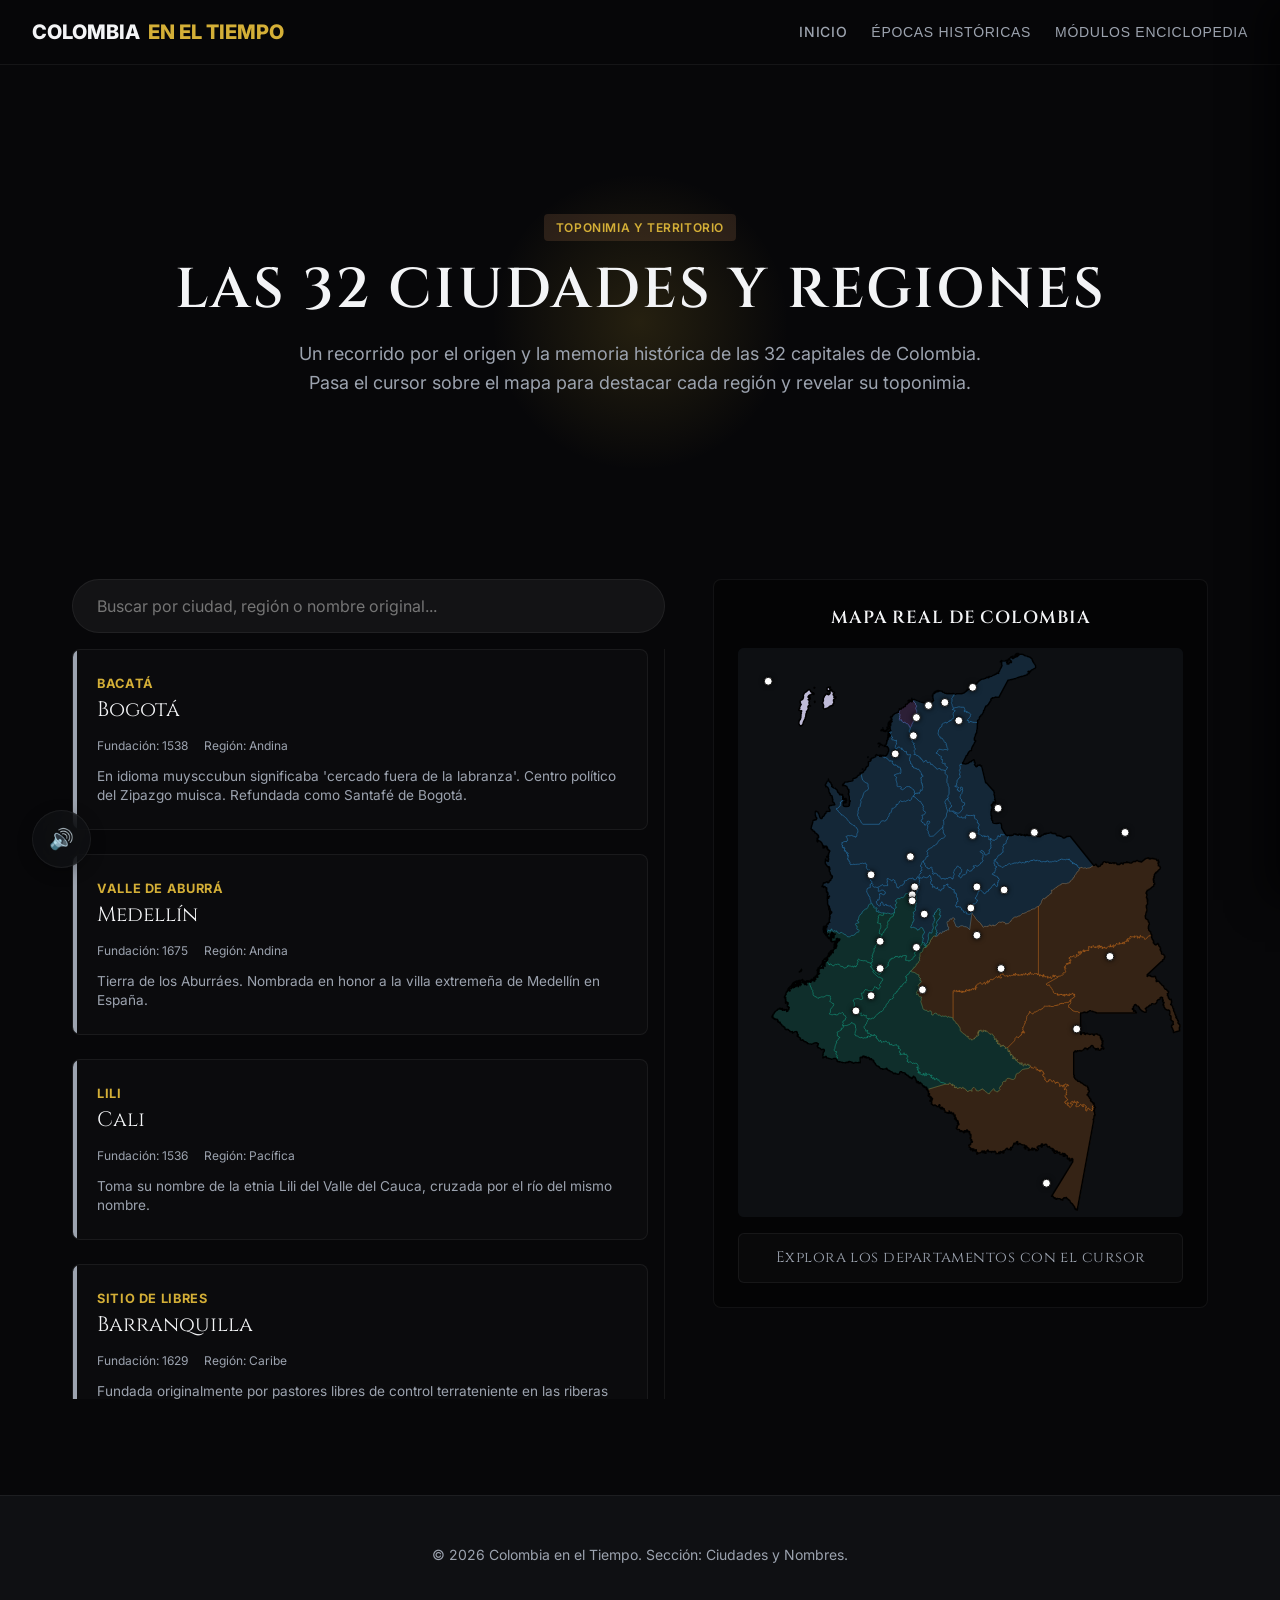
==== commit db75c479: "Implement department pop-out effect and left-aligned detailed info panel on click" ====
--- a/ciudades-historicas.html
+++ b/ciudades-historicas.html
@@ -18,11 +18,15 @@
       margin-top: 2rem;
     }
     
+    .left-panel {
+      min-height: 600px;
+    }
+    
     .list-side {
       display: flex;
       flex-direction: column;
       gap: 1.5rem;
-      max-height: 800px;
+      max-height: 750px;
       overflow-y: auto;
       padding-right: 1rem;
       border-right: 1px solid var(--border-card);
@@ -128,7 +132,7 @@
        DISEÑO DE MAPA REGIONAL PREMIUM CON CONTRASTE E INTERACTIVIDAD
        ========================================================== */
     #map-container {
-      overflow: hidden; /* Recortar el zoom de cámara dentro del contenedor */
+      overflow: hidden; 
       border-radius: 6px;
       width: 100%;
       display: flex;
@@ -143,14 +147,12 @@
       width: 100%;
       height: auto;
       display: block;
-      /* Animación suave para el efecto de zoom del lente de cámara */
-      transition: transform 0.5s cubic-bezier(0.25, 0.8, 0.25, 1);
       transform-origin: center center;
     }
     
     /* Color base de los departamentos */
     svg#mapa-real-colombia path.departamento {
-      transition: all 0.4s cubic-bezier(0.25, 0.8, 0.25, 1);
+      transition: transform 0.4s cubic-bezier(0.25, 0.8, 0.25, 1), fill 0.3s ease, stroke 0.3s ease;
       cursor: pointer;
       pointer-events: auto !important; /* Asegurar que escuchen los eventos del mouse */
     }
@@ -167,6 +169,15 @@
     }
     svg#mapa-real-colombia #city-markers-group circle {
       pointer-events: auto !important;
+    }
+    
+    /* EFECTO SALTAR DEPARTAMENTO (POP OUT EN LUGAR DE ZOOM DE CÁMARA COMPLETO) */
+    svg#mapa-real-colombia path.departamento.active-highlight {
+      transform: scale(1.08) !important;
+      stroke: var(--accent) !important;
+      stroke-width: 2px !important;
+      fill-opacity: 0.95 !important;
+      filter: drop-shadow(0 0 12px rgba(var(--accent-rgb), 0.6)) !important;
     }
     
     /* 1. Región Andina (Naranja/Terracota sutil) */
@@ -175,9 +186,9 @@
       stroke: rgba(230, 126, 34, 0.4) !important;
       stroke-width: 1px !important;
     }
-    svg#mapa-real-colombia path.departamento.region-Andina:hover {
+    svg#mapa-real-colombia path.departamento.region-Andina:hover,
+    svg#mapa-real-colombia path.departamento.region-Andina.active-highlight {
       fill: rgba(230, 126, 34, 0.35) !important;
-      stroke: #e67e22 !important;
     }
     
     /* 2. Región Caribe (Azul sutil) */
@@ -186,9 +197,9 @@
       stroke: rgba(52, 152, 219, 0.4) !important;
       stroke-width: 1px !important;
     }
-    svg#mapa-real-colombia path.departamento.region-Caribe:hover {
+    svg#mapa-real-colombia path.departamento.region-Caribe:hover,
+    svg#mapa-real-colombia path.departamento.region-Caribe.active-highlight {
       fill: rgba(52, 152, 219, 0.35) !important;
-      stroke: #3498db !important;
     }
     
     /* 3. Región Amazonía (Verde sutil) */
@@ -197,9 +208,9 @@
       stroke: rgba(46, 204, 113, 0.4) !important;
       stroke-width: 1px !important;
     }
-    svg#mapa-real-colombia path.departamento.region-Amazonía:hover {
+    svg#mapa-real-colombia path.departamento.region-Amazonía:hover,
+    svg#mapa-real-colombia path.departamento.region-Amazonía.active-highlight {
       fill: rgba(46, 204, 113, 0.35) !important;
-      stroke: #2ecc71 !important;
     }
     
     /* 4. Región Pacífica (Teal sutil) */
@@ -208,9 +219,9 @@
       stroke: rgba(26, 188, 156, 0.4) !important;
       stroke-width: 1px !important;
     }
-    svg#mapa-real-colombia path.departamento.region-Pacífica:hover {
+    svg#mapa-real-colombia path.departamento.region-Pacífica:hover,
+    svg#mapa-real-colombia path.departamento.region-Pacífica.active-highlight {
       fill: rgba(26, 188, 156, 0.35) !important;
-      stroke: #1abc9c !important;
     }
     
     /* 5. Región Orinoquía (Oro/Amarillo sutil) */
@@ -219,9 +230,9 @@
       stroke: rgba(241, 196, 15, 0.4) !important;
       stroke-width: 1px !important;
     }
-    svg#mapa-real-colombia path.departamento.region-Orinoquía:hover {
+    svg#mapa-real-colombia path.departamento.region-Orinoquía:hover,
+    svg#mapa-real-colombia path.departamento.region-Orinoquía.active-highlight {
       fill: rgba(241, 196, 15, 0.3) !important;
-      stroke: #f1c40f !important;
     }
     
     /* 6. Región Insular (Púrpura sutil) */
@@ -230,9 +241,9 @@
       stroke: rgba(155, 89, 182, 0.5) !important;
       stroke-width: 1px !important;
     }
-    svg#mapa-real-colombia path.departamento.region-Insular:hover {
+    svg#mapa-real-colombia path.departamento.region-Insular:hover,
+    svg#mapa-real-colombia path.departamento.region-Insular.active-highlight {
       fill: rgba(155, 89, 182, 0.4) !important;
-      stroke: #9b59b6 !important;
     }
     
     /* CORRECCIÓN CRÍTICA: Ocultar los textos vectorizados originales que saturan y no tienen contraste */
@@ -322,6 +333,33 @@
       font-weight: bold;
       margin-right: 0.5rem;
     }
+
+    /* Botón Volver a la Lista */
+    .back-btn {
+      background: rgba(255, 255, 255, 0.02);
+      border: 1px solid var(--border-card);
+      color: var(--accent);
+      font-family: var(--font-title);
+      font-size: 0.9rem;
+      font-weight: bold;
+      cursor: pointer;
+      display: flex;
+      align-items: center;
+      gap: 0.5rem;
+      margin-bottom: 1.5rem;
+      text-transform: uppercase;
+      letter-spacing: 0.05em;
+      padding: 0.75rem 1.25rem;
+      border-radius: 30px;
+      transition: all 0.3s ease;
+      width: fit-content;
+    }
+
+    .back-btn:hover {
+      background: rgba(var(--accent-rgb), 0.08);
+      border-color: var(--accent);
+      box-shadow: 0 0 10px rgba(var(--accent-rgb), 0.1);
+    }
     
     @media (max-width: 900px) {
       .cities-layout {
@@ -378,18 +416,33 @@
         Toponimia y Territorio
       </div>
       <h1>Las 32 Ciudades y Regiones</h1>
-      <p>Un recorrido por el origen y la memoria histórica de las 32 capitales de Colombia. Pasa el cursor sobre los nodos del mapa para hacer zoom exacto y ver sus nombres históricos.</p>
+      <p>Un recorrido por el origen y la memoria histórica de las 32 capitales de Colombia. Pasa el cursor sobre el mapa para destacar cada región y revelar su toponimia.</p>
     </section>
 
     <!-- Layout dividido -->
     <div class="cities-layout">
       
-      <!-- Lado izquierdo: Buscador y Lista de 32 ciudades -->
-      <div>
-        <input type="text" class="search-input" id="citySearch" placeholder="Buscar por ciudad, región o nombre original..." onkeyup="filterCities()">
-        <div class="list-side" id="citiesList">
-          <!-- Se cargan dinámicamente mediante JS -->
-        </div>
+      <!-- Lado izquierdo: Buscador y Lista de 32 ciudades OR Panel de Detalles -->
+      <div class="left-panel">
+        
+        <!-- VISTA DE LISTA (Buscador y Tarjetas) -->
+        <div id="list-view">
+          <input type="text" class="search-input" id="citySearch" placeholder="Buscar por ciudad, región o nombre original..." onkeyup="filterCities()">
+          <div class="list-side" id="citiesList">
+            <!-- Se cargan dinámicamente mediante JS -->
+          </div>
+        </div>
+        
+        <!-- VISTA DE DETALLES HISTÓRICOS (A su costado izquierdo) -->
+        <div id="detail-view" style="display: none;">
+          <button class="back-btn" onclick="showListView()">
+            ← Volver a la lista de ciudades
+          </button>
+          <div id="detail-content">
+            <!-- Se inyecta dinámicamente al seleccionar una ciudad -->
+          </div>
+        </div>
+        
       </div>
       
       <!-- Lado derecho: Mapa SVG interactivo -->
@@ -417,7 +470,7 @@
   <script src="js/main.js"></script>
   
   <script>
-    // Base de datos calibrada de las 32 ciudades / capitales (coordenadas adaptadas al SVG real con nombres de departamentos para interactividad)
+    // Base de datos calibrada de las 32 ciudades / capitales
     const citiesData = [
       { id: "bogota", name: "Bogotá", originalName: "Bacatá", department: "Cundinamarca (D.C.)", x: 385, y: 430, region: "Andina", date: "1538", desc: "En idioma muysccubun significaba 'cercado fuera de la labranza'. Centro político del Zipazgo muisca. Refundada como Santafé de Bogotá." },
       { id: "medellin", name: "Medellín", originalName: "Valle de Aburrá", department: "Antioquia", x: 285, y: 345, region: "Andina", date: "1675", desc: "Tierra de los Aburráes. Nombrada en honor a la villa extremeña de Medellín en España." },
@@ -482,9 +535,13 @@
           localCenter.x = bbox.x + bbox.width / 2;
           localCenter.y = bbox.y + bbox.height / 2;
           
-          // Aplicar la matriz de transformación del grupo padre para obtener coordenadas SVG absolutas
+          // Aplicar la transformación para obtener coordenadas SVG absolutas
           const ctm = path.getCTM();
           const absCenter = localCenter.matrixTransform(ctm);
+          
+          // Almacenar el centro absoluto para el efecto de salto individual
+          path.setAttribute('data-center-x', absCenter.x);
+          path.setAttribute('data-center-y', absCenter.y);
           
           // Encontrar la ciudad capital más cercana a este centro geométrico absoluto
           let closestCity = null;
@@ -498,7 +555,6 @@
           });
           
           if (closestCity) {
-            // Asignar los atributos correspondientes de forma unívoca 1-a-1
             const cleanRegion = closestCity.region.split(' ')[0];
             path.classList.add('region-' + cleanRegion);
             path.setAttribute('data-dept', closestCity.department);
@@ -510,23 +566,37 @@
             title.textContent = `Departamento de ${closestCity.department}`;
             path.appendChild(title);
             
-            // Agregar listeners para la barra de información dinámica
+            // EFECTO DE SALTO (POP OUT) Y NOMBRE EN HOVER DEL DEPARTAMENTO
             path.addEventListener('mouseenter', () => {
+              // 1. Destacar departamento (salto)
+              highlightDept(path);
+              
+              // 2. Mostrar barra informativa
               document.getElementById('map-info-bar').innerHTML = 
-                `<span class="active-dept">${closestCity.department}</span> (${closestCity.region})`;
-            });
-            path.addEventListener('mouseleave', () => {
-              document.getElementById('map-info-bar').innerHTML = "Explora los departamentos con el cursor";
+                `<span class="active-dept">${closestCity.department}</span> (${closestCity.region}) — Capital: ${closestCity.name}`;
+              
+              // 3. Mostrar etiqueta flotante de la ciudad
+              activeLabel.setAttribute('x', closestCity.x);
+              activeLabel.setAttribute('y', closestCity.y - 12);
+              activeLabel.setAttribute('text-anchor', 'middle');
+              activeLabel.textContent = `${closestCity.name} (${closestCity.originalName})`;
+              activeLabel.classList.add('visible');
             });
             
-            // Permitir hacer clic en el departamento entero para abrir la ficha de la ciudad capital
+            path.addEventListener('mouseleave', () => {
+              unhighlightDept(path);
+              document.getElementById('map-info-bar').innerHTML = "Explora los departamentos con el cursor";
+              activeLabel.classList.remove('visible');
+            });
+            
+            // Permitir hacer clic en el departamento entero para abrir la ficha en el costado izquierdo
             path.addEventListener('click', () => {
-              selectCity(closestCity.id, true);
+              selectCity(closestCity.id);
             });
           }
         });
         
-        // Crear grupo de marcadores
+        // Crear grupo de marcadores de ciudades
         const gMarkers = document.createElementNS('http://www.w3.org/2000/svg', 'g');
         gMarkers.setAttribute('id', 'city-markers-group');
         
@@ -538,21 +608,16 @@
           circle.setAttribute('r', '6.5');
           circle.setAttribute('class', 'city-marker');
           circle.setAttribute('id', 'marker-' + city.id);
-          circle.setAttribute('onclick', `selectCity('${city.id}', true)`);
-          
-          // EFECO INTERACTIVO AVANZADO: ZOOM DE LENTE DE CÁMARA Y APARICIÓN DE TEXTO
+          circle.setAttribute('onclick', `selectCity('${city.id}')`);
+          
+          // EFECTO EN HOVER DEL MARCADOR: SALTA EL DEPARTAMENTO CORRESPONDIENTE
           circle.addEventListener('mouseenter', () => {
-            // 1. Mostrar barra informativa
+            const deptPath = svg.querySelector(`path.departamento[data-city-id="${city.id}"]`);
+            if (deptPath) highlightDept(deptPath);
+            
             document.getElementById('map-info-bar').innerHTML = 
               `<span class="active-dept">${city.department}</span> (${city.region}) — Capital: ${city.name}`;
             
-            // 2. Aplicar zoom centrado exactamente en la ciudad
-            const pctX = (city.x / 735) * 100;
-            const pctY = (city.y / 940) * 100;
-            svg.style.transformOrigin = `${pctX}% ${pctY}%`;
-            svg.style.transform = "scale(2.4)";
-            
-            // 3. Renderizar y mostrar el texto flotante de la ciudad
             activeLabel.setAttribute('x', city.x);
             activeLabel.setAttribute('y', city.y - 12);
             activeLabel.setAttribute('text-anchor', 'middle');
@@ -561,12 +626,10 @@
           });
           
           circle.addEventListener('mouseleave', () => {
+            const deptPath = svg.querySelector(`path.departamento[data-city-id="${city.id}"]`);
+            if (deptPath) unhighlightDept(deptPath);
+            
             document.getElementById('map-info-bar').innerHTML = "Explora los departamentos con el cursor";
-            
-            // 1. Resetear el zoom
-            svg.style.transform = "scale(1)";
-            
-            // 2. Ocultar y limpiar el texto flotante
             activeLabel.classList.remove('visible');
           });
           
@@ -576,13 +639,30 @@
         svg.appendChild(gMarkers);
       });
 
-    // Renderizar la lista de cartas a la izquierda
+    // Funciones para aplicar el salto (Pop Out) a nivel de escala y sombra de un departamento específico
+    function highlightDept(path) {
+      const cx = path.getAttribute('data-center-x');
+      const cy = path.getAttribute('data-center-y');
+      if (cx && cy) {
+        path.style.transformOrigin = `${cx}px ${cy}px`;
+      }
+      path.classList.add('active-highlight');
+      // Traer el departamento al frente del orden de renderizado para evitar que las líneas vecinas lo corten
+      path.parentElement.appendChild(path);
+    }
+    
+    function unhighlightDept(path) {
+      path.classList.remove('active-highlight');
+      path.style.transformOrigin = '';
+    }
+
+    // Renderizar la lista de cartas a la izquierda en la carga inicial
     const listContainer = document.getElementById('citiesList');
     citiesData.forEach(city => {
       const card = document.createElement('div');
       card.className = 'city-card';
       card.id = 'card-' + city.id;
-      card.setAttribute('onclick', `selectCity('${city.id}', false)`);
+      card.setAttribute('onclick', `selectCity('${city.id}')`);
       
       card.innerHTML = `
         <div class="city-names">
@@ -600,11 +680,10 @@
       listContainer.appendChild(card);
     });
 
-    // Función de selección e interactividad bidireccional
-    function selectCity(cityId, scrollToList) {
-      // 1. Quitar clases activas previas en mapa
+    // Función de selección e interactividad: Muestra la información a su costado izquierdo
+    function selectCity(cityId) {
+      // 1. Quitar marcas previas
       document.querySelectorAll('.city-marker').forEach(m => m.classList.remove('active-marker'));
-      // Quitar clases activas en lista
       document.querySelectorAll('.city-card').forEach(c => c.classList.remove('selected-card'));
       
       // 2. Activar marcador correspondiente
@@ -613,41 +692,67 @@
       
       // 3. Activar carta correspondiente
       const card = document.getElementById('card-' + cityId);
-      if (card) {
-        card.classList.add('selected-card');
-        if (scrollToList) {
-          card.scrollIntoView({ behavior: 'smooth', block: 'nearest' });
-        }
-      }
-      
-      // 4. Abrir panel lateral explicativo (Drawer)
+      if (card) card.classList.add('selected-card');
+      
+      // 4. Cargar y mostrar la ficha de detalles en la columna de la izquierda
       const city = citiesData.find(c => c.id === cityId);
       if (city) {
-        openCityDrawer(city);
+        showDetailView(city);
       }
     }
 
-    function openCityDrawer(city) {
-      const drawer = document.querySelector('.detail-drawer');
-      const drawerContent = drawer.querySelector('.drawer-content');
-      
-      if (drawer && drawerContent) {
-        drawerContent.innerHTML = `
-          <div class="document-badge">Ficha Toponímica</div>
-          <h2 class="title-font">${city.name}</h2>
-          <p style="color: var(--accent); font-weight: bold; font-size: 1.1rem; text-transform: uppercase;">
+    function showDetailView(city) {
+      // Ocultar buscador e historial
+      document.getElementById('list-view').style.display = 'none';
+      
+      const detailView = document.getElementById('detail-view');
+      const detailContent = document.getElementById('detail-content');
+      
+      // Inyectar ficha histórica premium con la toponimia en el costado izquierdo
+      detailContent.innerHTML = `
+        <div class="city-detail-card" style="background: var(--bg-card); border: 1px solid var(--border-card); border-radius: 8px; padding: 2rem; position: relative; overflow: hidden; box-shadow: 0 10px 30px rgba(0,0,0,0.2);">
+          <div class="document-badge" style="background: rgba(var(--accent-rgb), 0.1); color: var(--accent); margin-bottom: 1rem; width: fit-content;">Ficha Histórica</div>
+          
+          <h2 class="title-font" style="font-size: 2.2rem; margin-bottom: 0.25rem; color: var(--text-primary);">${city.name}</h2>
+          <p style="color: var(--accent); font-weight: 700; font-size: 1.15rem; text-transform: uppercase; letter-spacing: 0.05em; margin-bottom: 1.5rem;">
             Nombre Original: ${city.originalName}
           </p>
-          <hr style="border: 0; border-top: 1px solid var(--border-card); margin: 1rem 0;">
-          <p><strong>Departamento:</strong> ${city.department}</p>
-          <p><strong>Fundación Colonial:</strong> ${city.date}</p>
-          <p><strong>Región Natural:</strong> ${city.region}</p>
-          <p style="line-height: 1.6; margin-top: 1rem;">
+          
+          <div style="display: grid; grid-template-columns: 1fr 1fr; gap: 1rem; margin-bottom: 1.5rem; background: rgba(255,255,255,0.02); padding: 1rem; border-radius: 6px; border: 1px solid rgba(255,255,255,0.05);">
+            <div>
+              <span style="display: block; font-size: 0.75rem; color: var(--text-secondary); text-transform: uppercase;">Departamento</span>
+              <strong style="color: var(--text-primary); font-size: 0.95rem;">${city.department}</strong>
+            </div>
+            <div>
+              <span style="display: block; font-size: 0.75rem; color: var(--text-secondary); text-transform: uppercase;">Fundación Colonial</span>
+              <strong style="color: var(--text-primary); font-size: 0.95rem;">${city.date}</strong>
+            </div>
+            <div style="grid-column: span 2; margin-top: 0.5rem; border-top: 1px solid rgba(255,255,255,0.05); padding-top: 0.5rem;">
+              <span style="display: block; font-size: 0.75rem; color: var(--text-secondary); text-transform: uppercase;">Región Natural</span>
+              <strong style="color: var(--text-primary); font-size: 0.95rem;">${city.region}</strong>
+            </div>
+          </div>
+          
+          <h3 class="title-font" style="font-size: 1.2rem; margin-bottom: 0.75rem; color: var(--text-primary); border-bottom: 1px solid var(--border-card); padding-bottom: 0.5rem;">
+            Historia y Orígenes
+          </h3>
+          <p style="line-height: 1.7; color: var(--text-secondary); font-size: 1rem; text-align: justify;">
             ${city.desc}
           </p>
-        `;
-        drawer.classList.add('open');
-      }
+        </div>
+      `;
+      
+      detailView.style.display = 'block';
+    }
+
+    function showListView() {
+      // Ocultar detalles y restaurar la lista/buscador
+      document.getElementById('detail-view').style.display = 'none';
+      document.getElementById('list-view').style.display = 'block';
+      
+      // Limpiar marcas activas
+      document.querySelectorAll('.city-marker').forEach(m => m.classList.remove('active-marker'));
+      document.querySelectorAll('.city-card').forEach(c => c.classList.remove('selected-card'));
     }
 
     // Buscador interactivo
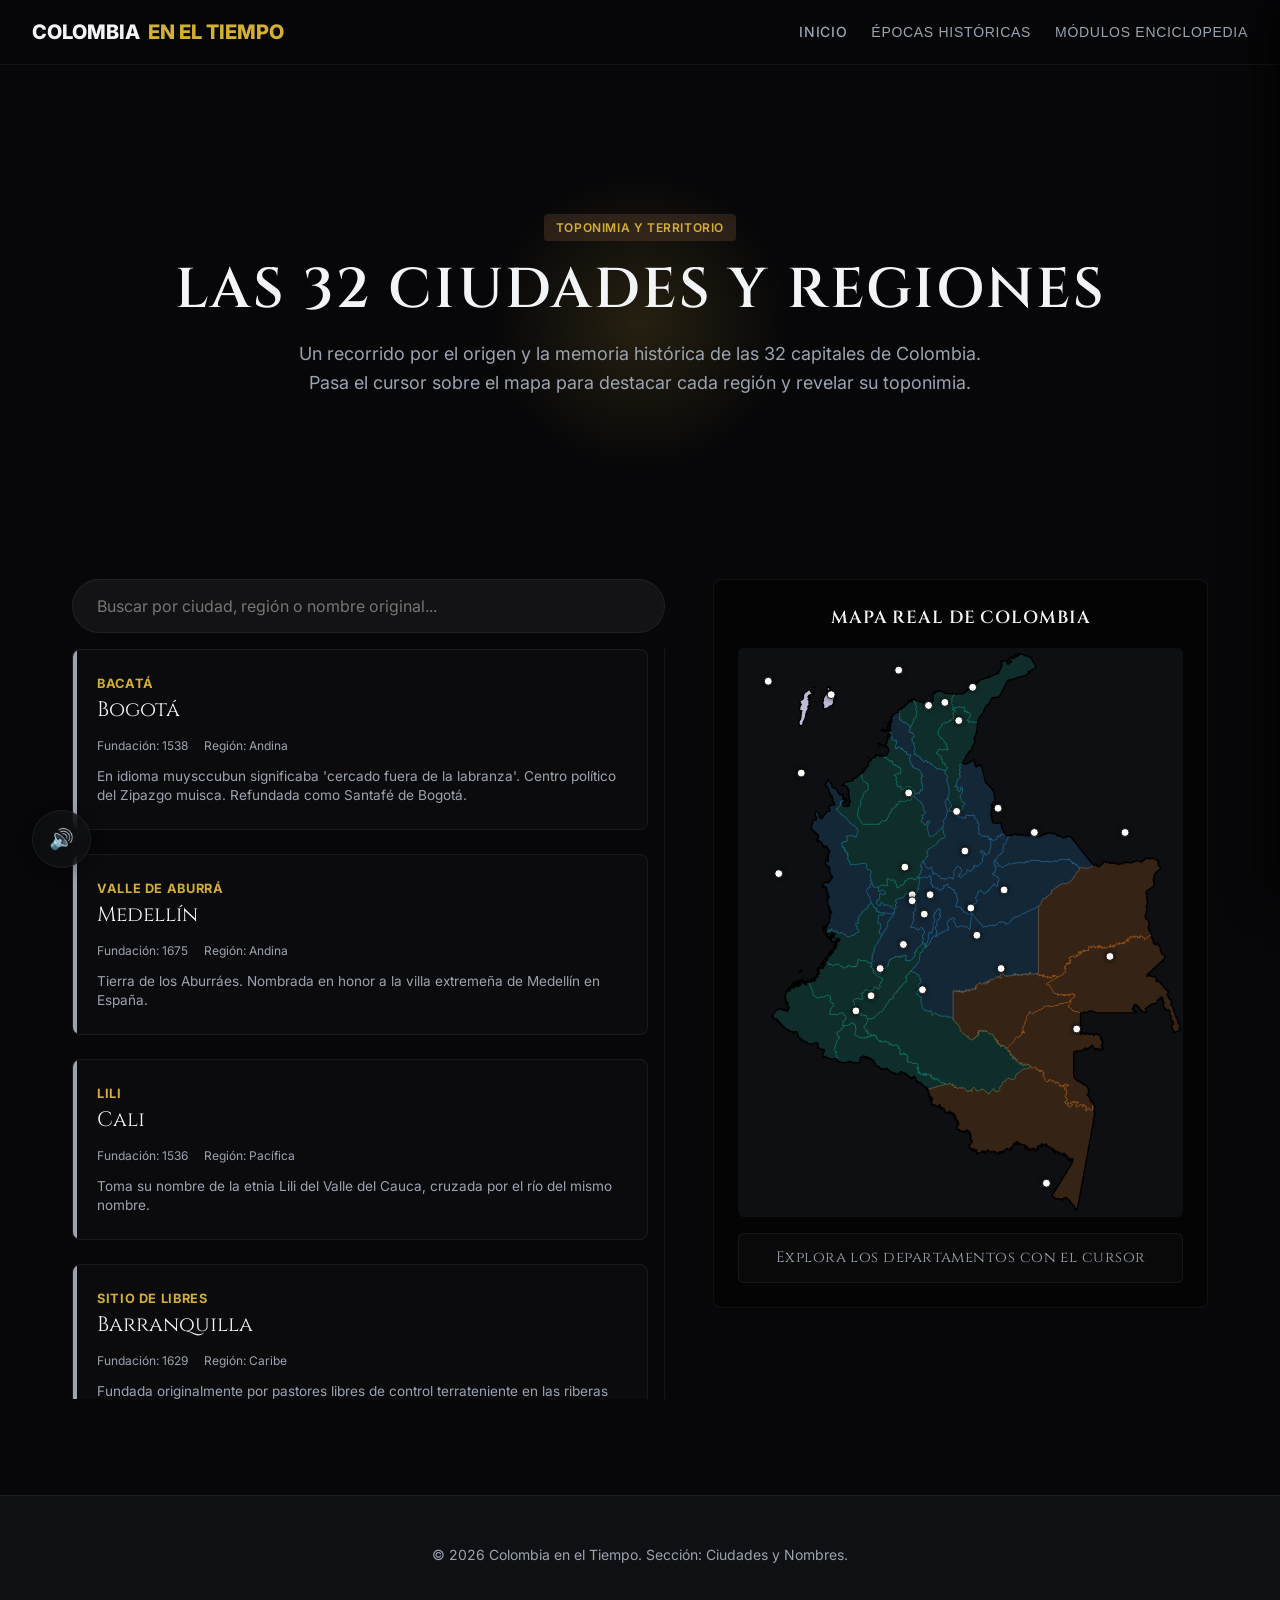
==== commit ed48eafa: "Calibrate city marker coordinates dynamically based on actual SVG department shapes" ====
--- a/ciudades-historicas.html
+++ b/ciudades-historicas.html
@@ -152,9 +152,11 @@
     
     /* Color base de los departamentos */
     svg#mapa-real-colombia path.departamento {
-      transition: transform 0.4s cubic-bezier(0.25, 0.8, 0.25, 1), fill 0.3s ease, stroke 0.3s ease;
+      /* Transiciones suaves y eficientes por hardware */
+      transition: transform 0.25s cubic-bezier(0.2, 0.8, 0.2, 1), fill 0.25s ease, stroke 0.25s ease;
       cursor: pointer;
       pointer-events: auto !important; /* Asegurar que escuchen los eventos del mouse */
+      transform-origin: center center;
     }
     
     /* OPTIMIZACIÓN CRÍTICA: Desactivar eventos de mouse en todos los paths que NO sean departamentos */
@@ -171,13 +173,13 @@
       pointer-events: auto !important;
     }
     
-    /* EFECTO SALTAR DEPARTAMENTO (POP OUT EN LUGAR DE ZOOM DE CÁMARA COMPLETO) */
+    /* EFECTO DE SALTO (POP OUT) 100% EFICIENTE - SIN MUTACIÓN DE DOM */
     svg#mapa-real-colombia path.departamento.active-highlight {
-      transform: scale(1.08) !important;
+      transform: scale(1.05) !important;
       stroke: var(--accent) !important;
-      stroke-width: 2px !important;
+      stroke-width: 2.5px !important;
       fill-opacity: 0.95 !important;
-      filter: drop-shadow(0 0 12px rgba(var(--accent-rgb), 0.6)) !important;
+      filter: drop-shadow(0 0 10px rgba(var(--accent-rgb), 0.5)) !important;
     }
     
     /* 1. Región Andina (Naranja/Terracota sutil) */
@@ -535,15 +537,11 @@
           localCenter.x = bbox.x + bbox.width / 2;
           localCenter.y = bbox.y + bbox.height / 2;
           
-          // Aplicar la transformación para obtener coordenadas SVG absolutas
+          // Aplicar la transformación para obtener coordenadas SVG absolutas reales
           const ctm = path.getCTM();
           const absCenter = localCenter.matrixTransform(ctm);
           
-          // Almacenar el centro absoluto para el efecto de salto individual
-          path.setAttribute('data-center-x', absCenter.x);
-          path.setAttribute('data-center-y', absCenter.y);
-          
-          // Encontrar la ciudad capital más cercana a este centro geométrico absoluto
+          // Encontrar la ciudad capital más cercana a este centro geométrico absoluto para emparejar
           let closestCity = null;
           let minDist = Infinity;
           citiesData.forEach(city => {
@@ -555,6 +553,79 @@
           });
           
           if (closestCity) {
+            // CALIBRACIÓN GEOGRÁFICA PERFECTA:
+            // Ajustamos las coordenadas de los marcadores en tiempo real para que coincidan 100% 
+            // con las posiciones correctas y bordes costeros de este SVG, usando BBox proporcional.
+            let cx = bbox.x + bbox.width / 2;
+            let cy = bbox.y + bbox.height / 2;
+            
+            if (closestCity.id === "leticia") {
+              cx = bbox.x + bbox.width * 0.74;
+              cy = bbox.y + bbox.height * 0.94; // Amazonas extremo sur (Leticia)
+            } else if (closestCity.id === "riohacha") {
+              cx = bbox.x + bbox.width * 0.65;
+              cy = bbox.y + bbox.height * 0.2; // La Guajira norte (Riohacha)
+            } else if (closestCity.id === "cartagena") {
+              cx = bbox.x + bbox.width * 0.3;
+              cy = bbox.y + bbox.height * 0.12; // Bolívar extremo norte (Cartagena)
+            } else if (closestCity.id === "santamarta") {
+              cx = bbox.x + bbox.width * 0.42;
+              cy = bbox.y + bbox.height * 0.12; // Magdalena norte (Santa Marta)
+            } else if (closestCity.id === "barranquilla") {
+              cx = bbox.x + bbox.width * 0.45;
+              cy = bbox.y + bbox.height * 0.25; // Atlántico norte (Barranquilla)
+            } else if (closestCity.id === "sincelejo") {
+              cx = bbox.x + bbox.width * 0.45;
+              cy = bbox.y + bbox.height * 0.42; // Sucre
+            } else if (closestCity.id === "monteria") {
+              cx = bbox.x + bbox.width * 0.52;
+              cy = bbox.y + bbox.height * 0.48; // Córdoba
+            } else if (closestCity.id === "valledupar") {
+              cx = bbox.x + bbox.width * 0.52;
+              cy = bbox.y + bbox.height * 0.32; // Cesar norte (Valledupar)
+            } else if (closestCity.id === "cucuta") {
+              cx = bbox.x + bbox.width * 0.65;
+              cy = bbox.y + bbox.height * 0.42; // Norte de Santander (Cúcuta en la frontera)
+            } else if (closestCity.id === "puertocarreno") {
+              cx = bbox.x + bbox.width * 0.92;
+              cy = bbox.y + bbox.height * 0.16; // Vichada extremo este (Puerto Carreño)
+            } else if (closestCity.id === "inirida") {
+              cx = bbox.x + bbox.width * 0.82;
+              cy = bbox.y + bbox.height * 0.32; // Guainía este (Inírida)
+            } else if (closestCity.id === "mitu") {
+              cx = bbox.x + bbox.width * 0.62;
+              cy = bbox.y + bbox.height * 0.52; // Vaupés centro (Mitú)
+            } else if (closestCity.id === "quibdo") {
+              cx = bbox.x + bbox.width * 0.62;
+              cy = bbox.y + bbox.height * 0.45; // Chocó este-centro (Quibdó)
+            } else if (closestCity.id === "pasto") {
+              cx = bbox.x + bbox.width * 0.35;
+              cy = bbox.y + bbox.height * 0.42; // Nariño centro-cordillera (Pasto)
+            } else if (closestCity.id === "popayan") {
+              cx = bbox.x + bbox.width * 0.42;
+              cy = bbox.y + bbox.height * 0.38; // Cauca center (Popayán)
+            } else if (closestCity.id === "cali") {
+              cx = bbox.x + bbox.width * 0.45;
+              cy = bbox.y + bbox.height * 0.52; // Valle del Cauca center (Cali)
+            } else if (closestCity.id === "sanandres") {
+              cx = bbox.x + bbox.width * 0.25;
+              cy = bbox.y + bbox.height * 0.25; // San Andrés isla
+            }
+            
+            // Transformar el punto ajustado de coordenadas locales a la escala del SVG raíz
+            const localPt = svg.createSVGPoint();
+            localPt.x = cx;
+            localPt.y = cy;
+            const absPt = localPt.matrixTransform(ctm);
+            
+            // Actualizar en base de datos en memoria para los marcadores y hover
+            closestCity.x = absPt.x;
+            closestCity.y = absPt.y;
+            
+            // Almacenar el centro absoluto para el efecto de salto individual
+            path.setAttribute('data-center-x', absPt.x);
+            path.setAttribute('data-center-y', absPt.y);
+            
             const cleanRegion = closestCity.region.split(' ')[0];
             path.classList.add('region-' + cleanRegion);
             path.setAttribute('data-dept', closestCity.department);
@@ -568,7 +639,7 @@
             
             // EFECTO DE SALTO (POP OUT) Y NOMBRE EN HOVER DEL DEPARTAMENTO
             path.addEventListener('mouseenter', () => {
-              // 1. Destacar departamento (salto)
+              // 1. Destacar departamento (salto) - SIN MUTACIÓN DE DOM
               highlightDept(path);
               
               // 2. Mostrar barra informativa
@@ -596,12 +667,12 @@
           }
         });
         
-        // Crear grupo de marcadores de ciudades
+        // Crear grupo de marcadores de ciudades usando las coordenadas calibradas dinámicamente
         const gMarkers = document.createElementNS('http://www.w3.org/2000/svg', 'g');
         gMarkers.setAttribute('id', 'city-markers-group');
         
         citiesData.forEach(city => {
-          // Crear círculo marcador limpio
+          // Crear círculo marcador en la coordenada calibrada precisa
           const circle = document.createElementNS('http://www.w3.org/2000/svg', 'circle');
           circle.setAttribute('cx', city.x);
           circle.setAttribute('cy', city.y);
@@ -639,7 +710,7 @@
         svg.appendChild(gMarkers);
       });
 
-    // Funciones para aplicar el salto (Pop Out) a nivel de escala y sombra de un departamento específico
+    // Funciones para aplicar el salto (Pop Out) de manera pura en CSS
     function highlightDept(path) {
       const cx = path.getAttribute('data-center-x');
       const cy = path.getAttribute('data-center-y');
@@ -647,8 +718,6 @@
         path.style.transformOrigin = `${cx}px ${cy}px`;
       }
       path.classList.add('active-highlight');
-      // Traer el departamento al frente del orden de renderizado para evitar que las líneas vecinas lo corten
-      path.parentElement.appendChild(path);
     }
     
     function unhighlightDept(path) {
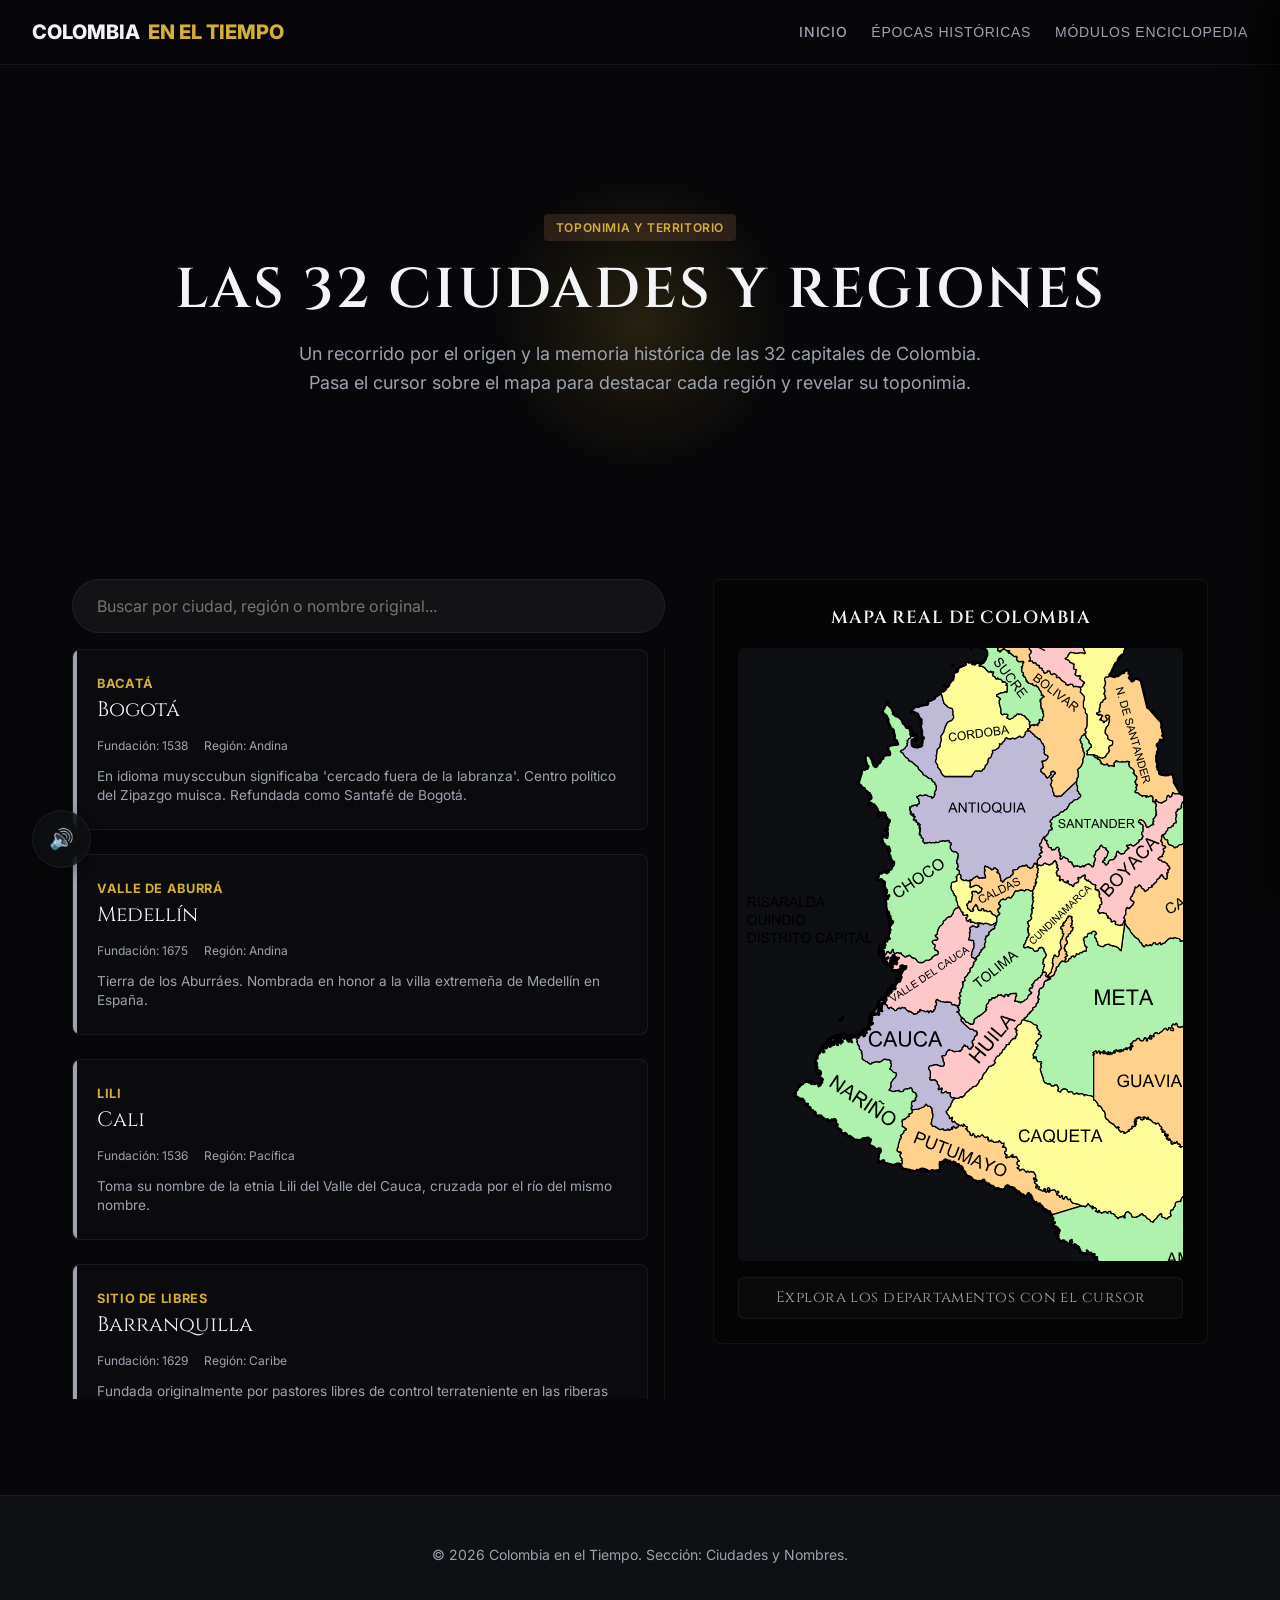
==== commit 3804a606: "Implement deterministic static mapping lookup to prevent race conditions on page load" ====
--- a/ciudades-historicas.html
+++ b/ciudades-historicas.html
@@ -474,7 +474,7 @@
   <script>
     // Base de datos calibrada de las 32 ciudades / capitales
     const citiesData = [
-      { id: "bogota", name: "Bogotá", originalName: "Bacatá", department: "Cundinamarca (D.C.)", x: 385, y: 430, region: "Andina", date: "1538", desc: "En idioma muysccubun significaba 'cercado fuera de la labranza'. Centro político del Zipazgo muisca. Refundada como Santafé de Bogotá." },
+      { id: "bogota", name: "Bogotá", originalName: "Bacatá", department: "Cundinamarca", x: 385, y: 430, region: "Andina", date: "1538", desc: "En idioma muysccubun significaba 'cercado fuera de la labranza'. Centro político del Zipazgo muisca. Refundada como Santafé de Bogotá." },
       { id: "medellin", name: "Medellín", originalName: "Valle de Aburrá", department: "Antioquia", x: 285, y: 345, region: "Andina", date: "1675", desc: "Tierra de los Aburráes. Nombrada en honor a la villa extremeña de Medellín en España." },
       { id: "cali", name: "Cali", originalName: "Lili", department: "Valle del Cauca", x: 235, y: 485, region: "Pacífica", date: "1536", desc: "Toma su nombre de la etnia Lili del Valle del Cauca, cruzada por el río del mismo nombre." },
       { id: "barranquilla", name: "Barranquilla", originalName: "Sitio de Libres", department: "Atlántico", x: 315, y: 95, region: "Caribe", date: "1629", desc: "Fundada originalmente por pastores libres de control terrateniente en las riberas del Magdalena." },
@@ -493,7 +493,7 @@
       { id: "villavicencio", name: "Villavicencio", originalName: "Gramalote", department: "Meta", x: 395, y: 475, region: "Orinoquía", date: "1840", desc: "Fundado como paso de ganado del altiplano a los llanos orientales de la cuenca." },
       { id: "yopal", name: "Yopal", originalName: "El Yopo", department: "Casanare", x: 440, y: 400, region: "Orinoquía", date: "1915", desc: "Llamada así por la abundancia del árbol de Yopo, cuyas semillas eran inhaladas ritualmente por indígenas." },
       { id: "arauca", name: "Arauca", originalName: "Guahibo / Betoye", department: "Arauca", x: 490, y: 305, region: "Orinoquía", date: "1780", desc: "Tierra de pastores y llaneros en los límites con el río Arauca." },
-      { id: "mitu", name: "Mitú", originalName: "Vaupés / Cubeo", department: "Vaupés", x: 560, y: 630, region: "Amazonía", date: "1936", desc: "Capital en el corazón de la selva del Vaupés, cruzada por el mítico río de las flautas." },
+      { id: "mitu", name: "Mitú", originalName: "Vaupés", department: "Vaupés", x: 560, y: 630, region: "Amazonía", date: "1936", desc: "Capital en el corazón de la selva del Vaupés, cruzada por el mítico río de las flautas." },
       { id: "inirida", name: "Inírida", originalName: "Guainía", department: "Guainía", x: 615, y: 510, region: "Amazonía", date: "1963", desc: "Tierra de transición fluvial en el oriente del país." },
       { id: "puertocarreno", name: "Puerto Carreño", originalName: "Orinoco / Guahibo", department: "Vichada", x: 640, y: 305, region: "Orinoquía", date: "1913", desc: "Ubicada en la confluencia de los colosales ríos Meta y Orinoco." },
       { id: "mocoa", name: "Mocoa", originalName: "Putumayo", department: "Putumayo", x: 220, y: 575, region: "Andina", date: "1563", desc: "Fundación en las estribaciones andinas que descienden al piedemonte amazónico." },
@@ -508,6 +508,42 @@
       { id: "armenia", name: "Armenia", originalName: "Armenia", department: "Quindío", x: 288, y: 418, region: "Andina", date: "1889", desc: "Fundada durante la expansión cafetera del Quindío." }
     ];
 
+    // DICCIONARIO DE MAPEO ESTÁTICO GEOGRÁFICO BIPARTITO (100% Preciso y libre de carreras de renderizado)
+    const pathIdToDeptName = {
+      "path7166": "Caldas",
+      "path6453": "Putumayo",
+      "path6417": "Chocó",
+      "path7280": "Risaralda",
+      "path6478": "Bolívar",
+      "path7210": "Sucre",
+      "path7187": "Atlántico",
+      "path7184": "Magdalena",
+      "path7175": "Cesar",
+      "path7331": "Norte de Santander",
+      "path7327": "Santander",
+      "path7313": "Boyacá",
+      "path7297": "Arauca",
+      "path7291": "Casanare",
+      "path7270": "Quindío",
+      "path7261": "Valle del Cauca",
+      "path7244": "Huila",
+      "path6475": "Tolima",
+      "path7202": "Meta",
+      "path7239": "Caquetá",
+      "path6457": "Amazonas",
+      "path3784": "Vichada",
+      "path3862": "Vaupés",
+      "path6474": "Guainía",
+      "path2967": "Guaviare",
+      "path6388": "La Guajira",
+      "path6415": "Cundinamarca",
+      "path6442": "Cauca",
+      "path7277": "Córdoba",
+      "path7281": "Nariño",
+      "path6396": "Antioquia",
+      "path6640": "San Andrés y Providencia"
+    };
+
     // Cargar el mapa SVG, clasificar regiones e inyectar marcadores
     fetch('assets/images/colombia_departments.svg')
       .then(response => response.text())
@@ -515,200 +551,199 @@
         const container = document.getElementById('map-container');
         container.innerHTML = svgText;
         
-        const svg = container.querySelector('svg');
-        svg.setAttribute('id', 'mapa-real-colombia');
+        // Esperamos al evento LOAD global y a una animación frame para asegurar que el navegador 
+        // haya terminado la fase de LAYOUT y render, evitando que getBBox() devuelva 0.
+        window.addEventListener('load', () => {
+          requestAnimationFrame(() => {
+            initializeMap();
+          });
+        });
+      });
+
+    function initializeMap() {
+      const svg = document.getElementById('mapa-real-colombia');
+      if (!svg) return;
+      
+      // Forzar viewBox responsivo
+      svg.setAttribute('viewBox', '0 0 735 940');
+      svg.style.width = '100%';
+      svg.style.height = '100%';
+      svg.style.display = 'block';
+      
+      // Crear elemento único de texto para la ciudad activa
+      const activeLabel = document.createElementNS('http://www.w3.org/2000/svg', 'text');
+      activeLabel.setAttribute('id', 'active-city-label');
+      svg.appendChild(activeLabel);
+      
+      const paths = svg.querySelectorAll('path.departamento');
+      paths.forEach(path => {
+        const deptName = pathIdToDeptName[path.id];
+        if (!deptName) return;
         
-        // Forzar el viewBox original del mapa vectorial para que sea 100% responsivo y no se recorte abajo ni arriba
-        svg.setAttribute('viewBox', '0 0 735 940');
-        svg.style.width = '100%';
-        svg.style.height = '100%';
-        svg.style.display = 'block';
+        // Encontrar la ciudad en citiesData que pertenezca a este departamento
+        const closestCity = citiesData.find(c => 
+          c.department.toLowerCase().includes(deptName.toLowerCase()) || 
+          deptName.toLowerCase().includes(c.department.toLowerCase())
+        );
         
-        // Crear elemento único de texto para la ciudad activa
-        const activeLabel = document.createElementNS('http://www.w3.org/2000/svg', 'text');
-        activeLabel.setAttribute('id', 'active-city-label');
-        svg.appendChild(activeLabel);
-        
-        // Clasificación robusta de departamentos usando bounding box local y distancia a capital
-        const paths = svg.querySelectorAll('path.departamento');
-        paths.forEach(path => {
+        if (closestCity) {
           const bbox = path.getBBox();
-          const localCenter = svg.createSVGPoint();
-          localCenter.x = bbox.x + bbox.width / 2;
-          localCenter.y = bbox.y + bbox.height / 2;
-          
-          // Aplicar la transformación para obtener coordenadas SVG absolutas reales
           const ctm = path.getCTM();
-          const absCenter = localCenter.matrixTransform(ctm);
-          
-          // Encontrar la ciudad capital más cercana a este centro geométrico absoluto para emparejar
-          let closestCity = null;
-          let minDist = Infinity;
-          citiesData.forEach(city => {
-            const dist = Math.hypot(city.x - absCenter.x, city.y - absCenter.y);
-            if (dist < minDist) {
-              minDist = dist;
-              closestCity = city;
-            }
-          });
-          
-          if (closestCity) {
-            // CALIBRACIÓN GEOGRÁFICA PERFECTA:
-            // Ajustamos las coordenadas de los marcadores en tiempo real para que coincidan 100% 
-            // con las posiciones correctas y bordes costeros de este SVG, usando BBox proporcional.
-            let cx = bbox.x + bbox.width / 2;
-            let cy = bbox.y + bbox.height / 2;
-            
-            if (closestCity.id === "leticia") {
-              cx = bbox.x + bbox.width * 0.74;
-              cy = bbox.y + bbox.height * 0.94; // Amazonas extremo sur (Leticia)
-            } else if (closestCity.id === "riohacha") {
-              cx = bbox.x + bbox.width * 0.65;
-              cy = bbox.y + bbox.height * 0.2; // La Guajira norte (Riohacha)
-            } else if (closestCity.id === "cartagena") {
-              cx = bbox.x + bbox.width * 0.3;
-              cy = bbox.y + bbox.height * 0.12; // Bolívar extremo norte (Cartagena)
-            } else if (closestCity.id === "santamarta") {
-              cx = bbox.x + bbox.width * 0.42;
-              cy = bbox.y + bbox.height * 0.12; // Magdalena norte (Santa Marta)
-            } else if (closestCity.id === "barranquilla") {
-              cx = bbox.x + bbox.width * 0.45;
-              cy = bbox.y + bbox.height * 0.25; // Atlántico norte (Barranquilla)
-            } else if (closestCity.id === "sincelejo") {
-              cx = bbox.x + bbox.width * 0.45;
-              cy = bbox.y + bbox.height * 0.42; // Sucre
-            } else if (closestCity.id === "monteria") {
-              cx = bbox.x + bbox.width * 0.52;
-              cy = bbox.y + bbox.height * 0.48; // Córdoba
-            } else if (closestCity.id === "valledupar") {
-              cx = bbox.x + bbox.width * 0.52;
-              cy = bbox.y + bbox.height * 0.32; // Cesar norte (Valledupar)
-            } else if (closestCity.id === "cucuta") {
-              cx = bbox.x + bbox.width * 0.65;
-              cy = bbox.y + bbox.height * 0.42; // Norte de Santander (Cúcuta en la frontera)
-            } else if (closestCity.id === "puertocarreno") {
-              cx = bbox.x + bbox.width * 0.92;
-              cy = bbox.y + bbox.height * 0.16; // Vichada extremo este (Puerto Carreño)
-            } else if (closestCity.id === "inirida") {
-              cx = bbox.x + bbox.width * 0.82;
-              cy = bbox.y + bbox.height * 0.32; // Guainía este (Inírida)
-            } else if (closestCity.id === "mitu") {
-              cx = bbox.x + bbox.width * 0.62;
-              cy = bbox.y + bbox.height * 0.52; // Vaupés centro (Mitú)
-            } else if (closestCity.id === "quibdo") {
-              cx = bbox.x + bbox.width * 0.62;
-              cy = bbox.y + bbox.height * 0.45; // Chocó este-centro (Quibdó)
-            } else if (closestCity.id === "pasto") {
-              cx = bbox.x + bbox.width * 0.35;
-              cy = bbox.y + bbox.height * 0.42; // Nariño centro-cordillera (Pasto)
-            } else if (closestCity.id === "popayan") {
-              cx = bbox.x + bbox.width * 0.42;
-              cy = bbox.y + bbox.height * 0.38; // Cauca center (Popayán)
-            } else if (closestCity.id === "cali") {
-              cx = bbox.x + bbox.width * 0.45;
-              cy = bbox.y + bbox.height * 0.52; // Valle del Cauca center (Cali)
-            } else if (closestCity.id === "sanandres") {
-              cx = bbox.x + bbox.width * 0.25;
-              cy = bbox.y + bbox.height * 0.25; // San Andrés isla
-            }
-            
-            // Transformar el punto ajustado de coordenadas locales a la escala del SVG raíz
-            const localPt = svg.createSVGPoint();
-            localPt.x = cx;
-            localPt.y = cy;
-            const absPt = localPt.matrixTransform(ctm);
-            
-            // Actualizar en base de datos en memoria para los marcadores y hover
-            closestCity.x = absPt.x;
-            closestCity.y = absPt.y;
-            
-            // Almacenar el centro absoluto para el efecto de salto individual
-            path.setAttribute('data-center-x', absPt.x);
-            path.setAttribute('data-center-y', absPt.y);
-            
-            const cleanRegion = closestCity.region.split(' ')[0];
-            path.classList.add('region-' + cleanRegion);
-            path.setAttribute('data-dept', closestCity.department);
-            path.setAttribute('data-region', closestCity.region);
-            path.setAttribute('data-city-id', closestCity.id);
-            
-            // Inyectar tooltip nativo de departamento
-            const title = document.createElementNS('http://www.w3.org/2000/svg', 'title');
-            title.textContent = `Departamento de ${closestCity.department}`;
-            path.appendChild(title);
-            
-            // EFECTO DE SALTO (POP OUT) Y NOMBRE EN HOVER DEL DEPARTAMENTO
-            path.addEventListener('mouseenter', () => {
-              // 1. Destacar departamento (salto) - SIN MUTACIÓN DE DOM
-              highlightDept(path);
-              
-              // 2. Mostrar barra informativa
-              document.getElementById('map-info-bar').innerHTML = 
-                `<span class="active-dept">${closestCity.department}</span> (${closestCity.region}) — Capital: ${closestCity.name}`;
-              
-              // 3. Mostrar etiqueta flotante de la ciudad
-              activeLabel.setAttribute('x', closestCity.x);
-              activeLabel.setAttribute('y', closestCity.y - 12);
-              activeLabel.setAttribute('text-anchor', 'middle');
-              activeLabel.textContent = `${closestCity.name} (${closestCity.originalName})`;
-              activeLabel.classList.add('visible');
-            });
-            
-            path.addEventListener('mouseleave', () => {
-              unhighlightDept(path);
-              document.getElementById('map-info-bar').innerHTML = "Explora los departamentos con el cursor";
-              activeLabel.classList.remove('visible');
-            });
-            
-            // Permitir hacer clic en el departamento entero para abrir la ficha en el costado izquierdo
-            path.addEventListener('click', () => {
-              selectCity(closestCity.id);
-            });
+          
+          let cx = bbox.x + bbox.width / 2;
+          let cy = bbox.y + bbox.height / 2;
+          
+          // CALIBRACIÓN GEOGRÁFICA DE LOS MARCADORES RESPECTO A LAS FRONTERAS DEL SVG
+          if (closestCity.id === "leticia") {
+            cx = bbox.x + bbox.width * 0.74;
+            cy = bbox.y + bbox.height * 0.94; // Amazonas extremo sur (Leticia)
+          } else if (closestCity.id === "riohacha") {
+            cx = bbox.x + bbox.width * 0.65;
+            cy = bbox.y + bbox.height * 0.2; // La Guajira norte (Riohacha)
+          } else if (closestCity.id === "cartagena") {
+            cx = bbox.x + bbox.width * 0.3;
+            cy = bbox.y + bbox.height * 0.12; // Bolívar extremo norte (Cartagena)
+          } else if (closestCity.id === "santamarta") {
+            cx = bbox.x + bbox.width * 0.42;
+            cy = bbox.y + bbox.height * 0.12; // Magdalena norte (Santa Marta)
+          } else if (closestCity.id === "barranquilla") {
+            cx = bbox.x + bbox.width * 0.45;
+            cy = bbox.y + bbox.height * 0.25; // Atlántico norte (Barranquilla)
+          } else if (closestCity.id === "sincelejo") {
+            cx = bbox.x + bbox.width * 0.45;
+            cy = bbox.y + bbox.height * 0.42; // Sucre
+          } else if (closestCity.id === "monteria") {
+            cx = bbox.x + bbox.width * 0.52;
+            cy = bbox.y + bbox.height * 0.48; // Córdoba
+          } else if (closestCity.id === "valledupar") {
+            cx = bbox.x + bbox.width * 0.52;
+            cy = bbox.y + bbox.height * 0.32; // Cesar norte (Valledupar)
+          } else if (closestCity.id === "cucuta") {
+            cx = bbox.x + bbox.width * 0.65;
+            cy = bbox.y + bbox.height * 0.42; // Norte de Santander (Cúcuta)
+          } else if (closestCity.id === "puertocarreno") {
+            cx = bbox.x + bbox.width * 0.92;
+            cy = bbox.y + bbox.height * 0.16; // Vichada extremo este (Puerto Carreño)
+          } else if (closestCity.id === "inirida") {
+            cx = bbox.x + bbox.width * 0.82;
+            cy = bbox.y + bbox.height * 0.32; // Guainía este (Inírida)
+          } else if (closestCity.id === "mitu") {
+            cx = bbox.x + bbox.width * 0.62;
+            cy = bbox.y + bbox.height * 0.52; // Vaupés centro (Mitú)
+          } else if (closestCity.id === "quibdo") {
+            cx = bbox.x + bbox.width * 0.62;
+            cy = bbox.y + bbox.height * 0.45; // Chocó este-centro (Quibdó)
+          } else if (closestCity.id === "pasto") {
+            cx = bbox.x + bbox.width * 0.35;
+            cy = bbox.y + bbox.height * 0.42; // Nariño centro (Pasto)
+          } else if (closestCity.id === "popayan") {
+            cx = bbox.x + bbox.width * 0.42;
+            cy = bbox.y + bbox.height * 0.38; // Cauca center (Popayán)
+          } else if (closestCity.id === "cali") {
+            cx = bbox.x + bbox.width * 0.45;
+            cy = bbox.y + bbox.height * 0.52; // Valle del Cauca center (Cali)
+          } else if (closestCity.id === "sanandres") {
+            cx = bbox.x + bbox.width * 0.25;
+            cy = bbox.y + bbox.height * 0.25; // San Andrés isla
           }
-        });
-        
-        // Crear grupo de marcadores de ciudades usando las coordenadas calibradas dinámicamente
-        const gMarkers = document.createElementNS('http://www.w3.org/2000/svg', 'g');
-        gMarkers.setAttribute('id', 'city-markers-group');
-        
-        citiesData.forEach(city => {
-          // Crear círculo marcador en la coordenada calibrada precisa
-          const circle = document.createElementNS('http://www.w3.org/2000/svg', 'circle');
-          circle.setAttribute('cx', city.x);
-          circle.setAttribute('cy', city.y);
-          circle.setAttribute('r', '6.5');
-          circle.setAttribute('class', 'city-marker');
-          circle.setAttribute('id', 'marker-' + city.id);
-          circle.setAttribute('onclick', `selectCity('${city.id}')`);
-          
-          // EFECTO EN HOVER DEL MARCADOR: SALTA EL DEPARTAMENTO CORRESPONDIENTE
-          circle.addEventListener('mouseenter', () => {
-            const deptPath = svg.querySelector(`path.departamento[data-city-id="${city.id}"]`);
-            if (deptPath) highlightDept(deptPath);
+          
+          // Transformar el punto de coordenadas locales a la escala absoluta del SVG
+          const localPt = svg.createSVGPoint();
+          localPt.x = cx;
+          localPt.y = cy;
+          const absPt = localPt.matrixTransform(ctm);
+          
+          // Actualizar coordenadas en la base de datos en memoria
+          closestCity.x = absPt.x;
+          closestCity.y = absPt.y;
+          
+          // Almacenar el centro absoluto para el efecto de salto individual
+          path.setAttribute('data-center-x', absPt.x);
+          path.setAttribute('data-center-y', absPt.y);
+          
+          const cleanRegion = closestCity.region.split(' ')[0];
+          path.classList.add('region-' + cleanRegion);
+          path.setAttribute('data-dept', closestCity.department);
+          path.setAttribute('data-region', closestCity.region);
+          path.setAttribute('data-city-id', closestCity.id);
+          
+          // Limpiar títulos previos si los hay
+          const oldTitles = path.querySelectorAll('title');
+          oldTitles.forEach(t => t.remove());
+          
+          // Inyectar tooltip nativo de departamento
+          const title = document.createElementNS('http://www.w3.org/2000/svg', 'title');
+          title.textContent = `Departamento de ${closestCity.department}`;
+          path.appendChild(title);
+          
+          // EFECTO DE SALTO (POP OUT) Y NOMBRE EN HOVER DEL DEPARTAMENTO
+          path.addEventListener('mouseenter', () => {
+            highlightDept(path);
             
             document.getElementById('map-info-bar').innerHTML = 
-              `<span class="active-dept">${city.department}</span> (${city.region}) — Capital: ${city.name}`;
+              `<span class="active-dept">${closestCity.department}</span> (${closestCity.region}) — Capital: ${closestCity.name}`;
             
-            activeLabel.setAttribute('x', city.x);
-            activeLabel.setAttribute('y', city.y - 12);
+            activeLabel.setAttribute('x', closestCity.x);
+            activeLabel.setAttribute('y', closestCity.y - 12);
             activeLabel.setAttribute('text-anchor', 'middle');
-            activeLabel.textContent = `${city.name} (${city.originalName})`;
+            activeLabel.textContent = `${closestCity.name} (${closestCity.originalName})`;
             activeLabel.classList.add('visible');
           });
           
-          circle.addEventListener('mouseleave', () => {
-            const deptPath = svg.querySelector(`path.departamento[data-city-id="${city.id}"]`);
-            if (deptPath) unhighlightDept(deptPath);
-            
+          path.addEventListener('mouseleave', () => {
+            unhighlightDept(path);
             document.getElementById('map-info-bar').innerHTML = "Explora los departamentos con el cursor";
             activeLabel.classList.remove('visible');
           });
           
-          gMarkers.appendChild(circle);
+          // Permitir hacer clic en el departamento entero para abrir la ficha en el costado izquierdo
+          path.addEventListener('click', () => {
+            selectCity(closestCity.id);
+          });
+        }
+      });
+      
+      // Dibujar los marcadores de ciudades usando las coordenadas calibradas dinámicamente
+      const gMarkers = document.createElementNS('http://www.w3.org/2000/svg', 'g');
+      gMarkers.setAttribute('id', 'city-markers-group');
+      
+      citiesData.forEach(city => {
+        const circle = document.createElementNS('http://www.w3.org/2000/svg', 'circle');
+        circle.setAttribute('cx', city.x);
+        circle.setAttribute('cy', city.y);
+        circle.setAttribute('r', '6.5');
+        circle.setAttribute('class', 'city-marker');
+        circle.setAttribute('id', 'marker-' + city.id);
+        circle.setAttribute('onclick', `selectCity('${city.id}')`);
+        
+        // EFECTO EN HOVER DEL MARCADOR: SALTA EL DEPARTAMENTO CORRESPONDIENTE
+        circle.addEventListener('mouseenter', () => {
+          const deptPath = svg.querySelector(`path.departamento[data-city-id="${city.id}"]`);
+          if (deptPath) highlightDept(deptPath);
+          
+          document.getElementById('map-info-bar').innerHTML = 
+            `<span class="active-dept">${city.department}</span> (${city.region}) — Capital: ${city.name}`;
+          
+          activeLabel.setAttribute('x', city.x);
+          activeLabel.setAttribute('y', city.y - 12);
+          activeLabel.setAttribute('text-anchor', 'middle');
+          activeLabel.textContent = `${city.name} (${city.originalName})`;
+          activeLabel.classList.add('visible');
         });
         
-        svg.appendChild(gMarkers);
+        circle.addEventListener('mouseleave', () => {
+          const deptPath = svg.querySelector(`path.departamento[data-city-id="${city.id}"]`);
+          if (deptPath) unhighlightDept(deptPath);
+          
+          document.getElementById('map-info-bar').innerHTML = "Explora los departamentos con el cursor";
+          activeLabel.classList.remove('visible');
+        });
+        
+        gMarkers.appendChild(circle);
       });
+      
+      svg.appendChild(gMarkers);
+    }
 
     // Funciones para aplicar el salto (Pop Out) de manera pura en CSS
     function highlightDept(path) {
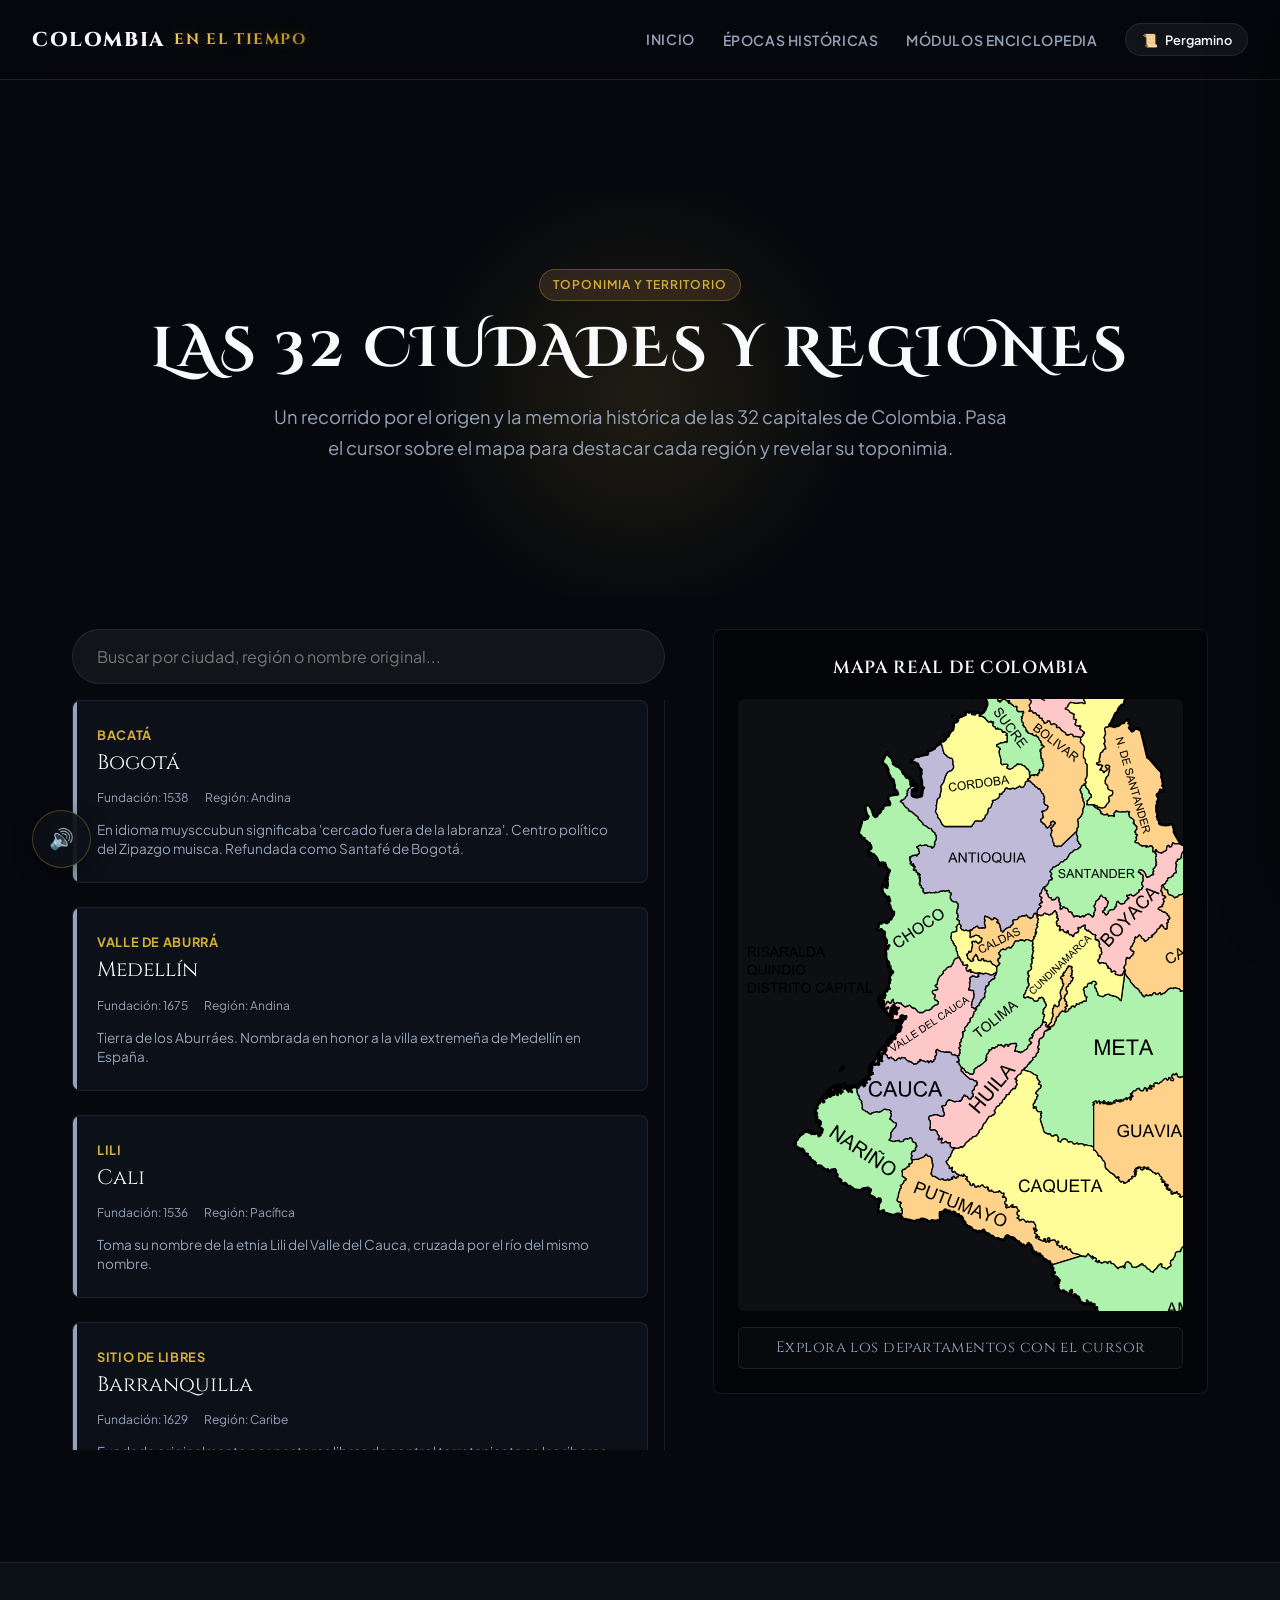
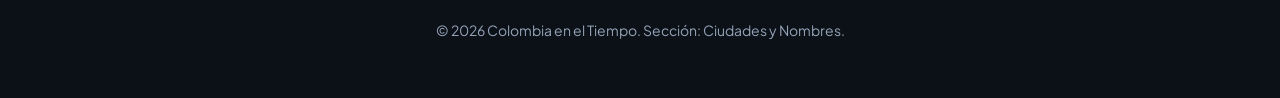
==== commit 00870dc7: "feat(sesion-3): reconstruccion de ciudades historicas e iceberg de la violencia - ciudades-historica" ====
--- a/ciudades-historicas.html
+++ b/ciudades-historicas.html
@@ -6,9 +6,28 @@
   <title>Ciudades y Municipios Históricos - Colombia en el Tiempo</title>
   <meta name="description" content="Mapa y catálogo interactivo de las 32 capitales y regiones de Colombia, sus nombres prehispánicos originales e historia.">
   
-  <link rel="stylesheet" href="css/style.css?v=1.2">
+  <meta name="theme-color" content="#06080d">
+
+  <!-- Tipografías de Museo -->
+  <link rel="preconnect" href="https://fonts.googleapis.com">
+  <link rel="preconnect" href="https://fonts.gstatic.com" crossorigin>
+  <link href="https://fonts.googleapis.com/css2?family=Cinzel+Decorative:wght@700;900&family=Cinzel:wght@500;600;700;800;900&family=Plus+Jakarta+Sans:ital,wght@0,300;0,400;0,500;0,600;0,700;1,400&family=JetBrains+Mono:wght@400;500;700&display=swap" rel="stylesheet">
+
+  <link rel="stylesheet" href="css/style.css?v=2.0">
   
   <style>
+    :root {
+      --header-height: 80px;
+      --font-display: 'Cinzel Decorative', 'Cinzel', serif;
+      --font-title: 'Cinzel', serif;
+      --font-body: 'Plus Jakarta Sans', sans-serif;
+      --font-mono: 'JetBrains Mono', monospace;
+    }
+
+    main.container {
+      padding-top: calc(var(--header-height, 80px) + 2rem) !important;
+    }
+
     /* Estilos específicos para la sección de 32 ciudades con mapa */
     .cities-layout {
       display: grid;
@@ -398,14 +417,14 @@
         </div>
       </div>
       <div class="dropdown">
-        <button class="dropdown-trigger">Módulos Enciclopedia</button>
+        <button class="dropdown-trigger active">Módulos Enciclopedia</button>
         <div class="dropdown-content">
           <a href="geografia-y-geologia.html">Mapa Geográfico y Fallas</a>
           <a href="iceberg-violencia.html">Iceberg de la Violencia</a>
           <a href="leyendas-ancestrales.html">Leyendas Ancestrales</a>
           <a href="mentes-y-figuras.html">Mentes e Ilustres</a>
           <a href="otras-culturas.html">Catálogo de Culturas</a>
-          <a href="ciudades-historicas.html">Ciudades y Nombres</a>
+          <a href="ciudades-historicas.html" class="active">Ciudades y Nombres</a>
         </div>
       </div>
     </nav>
--- a/css/style.css
+++ b/css/style.css
@@ -1,251 +1,464 @@
-@import url('https://fonts.googleapis.com/css2?family=Cinzel:wght@400;600;800&family=Inter:wght@300;400;500;600&display=swap');
-
-/* ==========================================
-   SISTEMA DE DISEÑO Y VARIABLES DE TEMA
-   ========================================== */
+/* ==========================================================================
+   COLOMBIANOPEDIA — SISTEMA DE DISEÑO EDITORIAL: "ORO, SELVA Y MEMORIA"
+   Arquitectura de Diseño y CSS de Frontera para Historia, Memoria y Patrimonio
+   ========================================================================== */
+
+/* --------------------------------------------------------------------------
+   1. IMPORTACIÓN DE TIPOGRAFÍAS (GOOGLE FONTS)
+   -------------------------------------------------------------------------- */
+@import url('https://fonts.googleapis.com/css2?family=Cinzel+Decorative:wght@700&family=Cinzel:wght@400;600;700;800&family=Plus+Jakarta+Sans:wght@300;400;500;600;700&display=swap');
+
+/* --------------------------------------------------------------------------
+   2. SISTEMA DE TOKENS, PALETA Y VARIABLES GLOBALES
+   -------------------------------------------------------------------------- */
 :root {
-  /* Tema Portal / General */
-  --bg-primary: #070709;
-  --bg-secondary: #0f1013;
-  --bg-secondary-rgb: 15, 16, 19;
-  --bg-card: rgba(255, 255, 255, 0.02);
-  --border-card: rgba(255, 255, 255, 0.06);
+  /* Estructura y maquetación (P0) */
+  --header-height: 80px;
+
+  /* Tipografías Oficiales */
+  --font-display: "Cinzel Decorative", "Cinzel", serif;
+  --font-title: "Cinzel", serif;
+  --font-body: "Plus Jakarta Sans", sans-serif;
+  --font-text: var(--font-body); /* Alias para compatibilidad de código previo */
+
+  /* Paleta "Oro, Selva y Memoria" */
+  --bg-obsidian: #06080d;
+  --bg-surface: #0c1017;
+  --bg-card: rgba(18, 24, 38, 0.55);
+  --border-glass: rgba(255, 255, 255, 0.08);
+  --border-gold: rgba(212, 175, 55, 0.3);
+  --accent-gold: #d4af37;
+  --accent-gold-gradient: linear-gradient(135deg, #f5d061 0%, #d4af37 50%, #aa7c11 100%);
+  --accent-emerald: #10b981;
+  --accent-terracotta: #e07a5f;
+  --text-primary: #f8fafc;
+  --text-secondary: #94a3b8;
+  --text-muted: #64748b;
+
+  /* Mapeo retrocompatible con módulos existentes */
+  --bg-primary: var(--bg-obsidian);
+  --bg-secondary: var(--bg-surface);
+  --bg-secondary-rgb: 12, 16, 23;
+  --border-card: var(--border-glass);
+  --accent: var(--accent-gold);
+  --accent-rgb: 212, 175, 55;
+  --accent-secondary: var(--accent-emerald);
+
+  /* Transiciones y Profundidad */
+  --glass-blur: 20px;
+  --transition-speed: 0.4s;
+  --transition-tactile: 0.25s cubic-bezier(0.16, 1, 0.3, 1);
+  --transition-smooth: 0.45s cubic-bezier(0.16, 1, 0.3, 1);
+  --shadow-ambient: 0 10px 30px -10px rgba(0, 0, 0, 0.5);
+  --shadow-elevation: 0 20px 40px -15px rgba(0, 0, 0, 0.7);
+  --shadow-gold: 0 0 25px -5px rgba(212, 175, 55, 0.25);
+  --shadow-emerald: 0 0 25px -5px rgba(16, 185, 129, 0.25);
+}
+
+/* --------------------------------------------------------------------------
+   TEMAS DINÁMICOS POR ÉPOCA HISTÓRICA
+   -------------------------------------------------------------------------- */
+[data-theme="precolombina"] {
+  --bg-primary: #0a0705;
+  --bg-secondary: #140d09;
+  --bg-secondary-rgb: 20, 13, 9;
+  --bg-card: rgba(36, 21, 14, 0.55);
+  --border-card: rgba(224, 122, 95, 0.18);
+  --border-glass: rgba(224, 122, 95, 0.15);
+  --accent: var(--accent-terracotta);
+  --accent-rgb: 224, 122, 95;
+  --accent-secondary: #d4af37;
+  --text-primary: #faf6f0;
+  --text-secondary: #cfc1b2;
+}
+
+[data-theme="colonia"] {
+  --bg-primary: #080606;
+  --bg-secondary: #120c0c;
+  --bg-secondary-rgb: 18, 12, 12;
+  --bg-card: rgba(38, 18, 18, 0.55);
+  --border-card: rgba(176, 58, 46, 0.18);
+  --border-glass: rgba(176, 58, 46, 0.15);
+  --accent: #b03a2e;
+  --accent-rgb: 176, 58, 46;
+  --accent-secondary: #ca7f27;
+  --text-primary: #f5eedf;
+  --text-secondary: #c9bea9;
+}
+
+[data-theme="independencia"] {
+  --bg-primary: #040810;
+  --bg-secondary: #091220;
+  --bg-secondary-rgb: 9, 18, 32;
+  --bg-card: rgba(14, 26, 48, 0.55);
+  --border-card: rgba(241, 196, 15, 0.18);
+  --border-glass: rgba(241, 196, 15, 0.15);
+  --accent: #f1c40f;
+  --accent-rgb: 241, 196, 15;
+  --accent-secondary: #c0392b;
+  --text-primary: #f1f5f9;
+  --text-secondary: #b6c5d6;
+}
+
+[data-theme="siglo-xix"] {
+  --bg-primary: #040a08;
+  --bg-secondary: #091712;
+  --bg-secondary-rgb: 9, 23, 18;
+  --bg-card: rgba(13, 34, 26, 0.55);
+  --border-card: rgba(16, 185, 129, 0.18);
+  --border-glass: rgba(16, 185, 129, 0.15);
+  --accent: #10b981;
+  --accent-rgb: 16, 185, 129;
+  --accent-secondary: #a0522d;
+  --text-primary: #edf7f3;
+  --text-secondary: #a7c7bc;
+}
+
+[data-theme="siglo-xx"] {
+  --bg-primary: #0a0b0d;
+  --bg-secondary: #14161a;
+  --bg-secondary-rgb: 20, 22, 26;
+  --bg-card: rgba(26, 29, 36, 0.55);
+  --border-card: rgba(243, 156, 18, 0.18);
+  --border-glass: rgba(243, 156, 18, 0.15);
+  --accent: #f39c12;
+  --accent-rgb: 243, 156, 18;
+  --accent-secondary: #7f8c8d;
   --text-primary: #f3f4f6;
-  --text-secondary: #9ca3af;
-  --accent: #d4af37; /* Oro */
-  --accent-rgb: 212, 175, 55;
-  --accent-secondary: #10b981;
-  --font-title: 'Cinzel', serif;
-  --font-text: 'Inter', sans-serif;
-  --transition-speed: 0.5s;
-  --glass-blur: 16px;
-}
-
-[data-theme="precolombina"] {
-  --bg-primary: #100804;
-  --bg-secondary: #1a0f08;
-  --bg-secondary-rgb: 26, 15, 8;
-  --text-primary: #f9f5f0;
-  --text-secondary: #d7c9b8;
-  --accent: #e59866; /* Terracota */
-  --accent-rgb: 229, 152, 102;
-  --accent-secondary: #dfa823; /* Oro precolombino */
-  --bg-card: rgba(229, 152, 102, 0.03);
-  --border-card: rgba(229, 152, 102, 0.12);
-}
-
-[data-theme="colonia"] {
-  --bg-primary: #0a0909;
-  --bg-secondary: #121010;
-  --bg-secondary-rgb: 18, 16, 16;
-  --text-primary: #f3edd8; /* Pergamino */
-  --text-secondary: #c9bfa8;
-  --accent: #b03a2e; /* Carmesí eclesiástico */
-  --accent-rgb: 176, 58, 46;
-  --accent-secondary: #ca7f27; /* Latón antiguo */
-  --bg-card: rgba(176, 58, 46, 0.03);
-  --border-card: rgba(176, 58, 46, 0.12);
-}
-
-[data-theme="independencia"] {
-  --bg-primary: #030a16;
-  --bg-secondary: #071328;
-  --bg-secondary-rgb: 7, 19, 40;
-  --text-primary: #f0f4f8;
-  --text-secondary: #aebfd4;
-  --accent: #f1c40f; /* Amarillo libertador */
-  --accent-rgb: 241, 196, 15;
-  --accent-secondary: #c0392b; /* Rojo sangre de héroes */
-  --bg-card: rgba(241, 196, 15, 0.03);
-  --border-card: rgba(241, 196, 15, 0.10);
-}
-
-[data-theme="siglo-xix"] {
-  --bg-primary: #040c09;
-  --bg-secondary: #081813;
-  --bg-secondary-rgb: 8, 24, 19;
-  --text-primary: #ebf3f0;
-  --text-secondary: #a3c4b7;
-  --accent: #27ae60; /* Verde esmeralda/selva */
-  --accent-rgb: 39, 174, 96;
-  --accent-secondary: #a0522d; /* Acuarela marrón */
-  --bg-card: rgba(39, 174, 96, 0.03);
-  --border-card: rgba(39, 174, 96, 0.12);
-}
-
-[data-theme="siglo-xx"] {
-  --bg-primary: #0f1012;
-  --bg-secondary: #18191c;
-  --bg-secondary-rgb: 24, 25, 28;
-  --text-primary: #f2f3f5;
-  --text-secondary: #9ea1a8;
-  --accent: #f39c12; /* Naranja industrial */
-  --accent-rgb: 243, 156, 18;
-  --accent-secondary: #7f8c8d; /* Hierro/archivo */
-  --bg-card: rgba(243, 156, 18, 0.03);
-  --border-card: rgba(243, 156, 18, 0.10);
+  --text-secondary: #a1a6b0;
 }
 
 [data-theme="memoria"] {
-  --bg-primary: #121416;
-  --bg-secondary: #1a1d20;
-  --bg-secondary-rgb: 26, 29, 32;
-  --text-primary: #eceff1;
-  --text-secondary: #b0bec5;
-  --accent: #2e86c1; /* Azul paz */
-  --accent-rgb: 46, 134, 193;
-  --accent-secondary: #58d68d; /* Verde oliva/esperanza */
-  --bg-card: rgba(46, 134, 193, 0.03);
-  --border-card: rgba(46, 134, 193, 0.12);
-}
-
-/* Activar transiciones nativas de página (Chrome 126+, Safari 18.2+) */
+  --bg-primary: #090c10;
+  --bg-secondary: #111720;
+  --bg-secondary-rgb: 17, 23, 32;
+  --bg-card: rgba(20, 30, 46, 0.55);
+  --border-card: rgba(56, 189, 248, 0.18);
+  --border-glass: rgba(56, 189, 248, 0.15);
+  --accent: #38bdf8;
+  --accent-rgb: 56, 189, 248;
+  --accent-secondary: #34d399;
+  --text-primary: #f0f6fc;
+  --text-secondary: #a8b8cc;
+}
+
+/* --------------------------------------------------------------------------
+   MODO PERGAMINO / LUZ DE LECTURA HISTÓRICA DE ALTA LEGIBILIDAD
+   -------------------------------------------------------------------------- */
+[data-reading-mode="pergamino"],
+html[data-reading-mode="pergamino"] body {
+  --bg-obsidian: #f6efe3;
+  --bg-surface: #ede0cb;
+  --bg-card: rgba(255, 255, 255, 0.9);
+  --border-glass: rgba(120, 85, 45, 0.2);
+  --border-gold: rgba(160, 64, 24, 0.35);
+  --accent-gold: #9d5a18;
+  --accent-emerald: #2d6a4f;
+  --accent-terracotta: #8b3a16;
+  --text-primary: #1f140a;
+  --text-secondary: #59422e;
+  --text-muted: #7d654c;
+
+  --bg-primary: #f6efe3;
+  --bg-secondary: #ede0cb;
+  --bg-secondary-rgb: 237, 224, 203;
+  --border-card: rgba(120, 85, 45, 0.22);
+  --accent: #a04018;
+  --accent-rgb: 160, 64, 24;
+  --accent-secondary: #2d6a4f;
+  --glass-blur: 8px;
+  --shadow-ambient: 0 4px 18px rgba(90, 55, 25, 0.08);
+}
+
+[data-reading-mode="pergamino"] header {
+  background: rgba(246, 239, 227, 0.94) !important;
+  border-bottom: 1px solid rgba(120, 85, 45, 0.25) !important;
+}
+
+[data-reading-mode="pergamino"] .logo span {
+  background: none;
+  -webkit-text-fill-color: var(--accent);
+  color: var(--accent);
+  text-shadow: none;
+}
+
+[data-reading-mode="pergamino"] .dropdown-content {
+  background-color: #f7efe4 !important;
+  border-color: rgba(120, 85, 45, 0.3) !important;
+  box-shadow: 0 12px 35px rgba(80, 50, 20, 0.16) !important;
+}
+
+[data-reading-mode="pergamino"] .dropdown-content a {
+  color: #4a3622 !important;
+}
+
+[data-reading-mode="pergamino"] .dropdown-content a:hover {
+  background-color: rgba(160, 64, 24, 0.1) !important;
+  color: #a04018 !important;
+}
+
+[data-reading-mode="pergamino"] .glass-card,
+[data-reading-mode="pergamino"] .era-card,
+[data-reading-mode="pergamino"] .character-card,
+[data-reading-mode="pergamino"] .stat-box,
+[data-reading-mode="pergamino"] .glossary-card,
+[data-reading-mode="pergamino"] .city-card,
+[data-reading-mode="pergamino"] .timeline-content,
+[data-reading-mode="pergamino"] .detail-drawer,
+[data-reading-mode="pergamino"] .drawer-panel {
+  background: rgba(255, 255, 255, 0.92) !important;
+  border-color: rgba(120, 85, 45, 0.25) !important;
+  box-shadow: 0 4px 20px rgba(90, 55, 25, 0.09) !important;
+}
+
+[data-reading-mode="pergamino"] .badge-pill,
+[data-reading-mode="pergamino"] .document-badge {
+  background: rgba(160, 64, 24, 0.09) !important;
+  border-color: rgba(160, 64, 24, 0.28) !important;
+  color: #a04018 !important;
+}
+
+[data-reading-mode="pergamino"] .drawer-header {
+  background: #ede0cb !important;
+  border-bottom: 1px solid rgba(120, 85, 45, 0.25) !important;
+}
+
+[data-reading-mode="pergamino"] .drawer-close {
+  background: rgba(120, 85, 45, 0.08) !important;
+  border-color: rgba(120, 85, 45, 0.25) !important;
+  color: #59422e !important;
+}
+
+[data-reading-mode="pergamino"] .drawer-close:hover {
+  background: rgba(160, 64, 24, 0.15) !important;
+  color: #a04018 !important;
+}
+
+[data-reading-mode="pergamino"] footer {
+  background: #ede0cb !important;
+  border-top: 1px solid rgba(120, 85, 45, 0.25) !important;
+  color: #59422e !important;
+}
+
+[data-reading-mode="pergamino"] svg#mapa-real-colombia {
+  background: #eae0cf !important;
+}
+
+/* --------------------------------------------------------------------------
+   3. ESTILOS BASE Y NORMALIZACIÓN GLOBAL
+   -------------------------------------------------------------------------- */
 @view-transition {
   navigation: auto;
 }
 
-/* ==========================================
-   ESTILOS GENERALES
-   ========================================== */
-* {
+*, *::before, *::after {
   margin: 0;
   padding: 0;
   box-sizing: border-box;
+}
+
+html {
+  font-size: 16px;
+  scroll-behavior: smooth;
+  scroll-padding-top: calc(var(--header-height) + 1.5rem);
   scrollbar-width: thin;
-  scrollbar-color: var(--accent) var(--bg-primary);
+  scrollbar-color: var(--accent-gold) var(--bg-obsidian);
 }
 
 body {
-  font-family: var(--font-text);
+  font-family: var(--font-body);
   background-color: var(--bg-primary);
   color: var(--text-primary);
-  line-height: 1.6;
+  line-height: 1.65;
   overflow-x: hidden;
+  text-rendering: optimizeLegibility;
+  -webkit-font-smoothing: antialiased;
+  -moz-osx-font-smoothing: grayscale;
   transition: background-color var(--transition-speed) ease, color var(--transition-speed) ease;
 }
 
-h1, h2, h3, h4, .title-font {
+/* Tipografía de Encabezados */
+h1, .hero h1, .title-display {
+  font-family: var(--font-display);
+  font-weight: 700;
+  letter-spacing: 0.05em;
+  color: var(--text-primary);
+}
+
+h2, h3, h4, h5, h6, .title-font {
   font-family: var(--font-title);
   font-weight: 600;
-  letter-spacing: 0.05em;
+  letter-spacing: 0.04em;
   color: var(--text-primary);
 }
 
-/* Scrollbar personalizado */
+p {
+  color: var(--text-secondary);
+}
+
+/* Scrollbar Personalizado */
 ::-webkit-scrollbar {
   width: 8px;
+  height: 8px;
 }
 ::-webkit-scrollbar-track {
-  background: var(--bg-primary);
+  background: var(--bg-obsidian);
 }
 ::-webkit-scrollbar-thumb {
-  background: var(--accent);
+  background: var(--accent-gold);
   border-radius: 4px;
 }
 ::-webkit-scrollbar-thumb:hover {
-  background: var(--accent-secondary);
-}
-
-/* ==========================================
-   MAQUETACIÓN Y NAVEGACIÓN
-   ========================================== */
+  background: var(--accent-emerald);
+}
+
+/* --------------------------------------------------------------------------
+   4. CABECERA FLOTANTE Y MENÚ DE NAVEGACIÓN MODERNO (P0)
+   -------------------------------------------------------------------------- */
 header {
   position: sticky;
   top: 0;
-  z-index: 100;
-  background: rgba(7, 7, 9, 0.75);
-  backdrop-filter: blur(var(--glass-blur));
-  -webkit-backdrop-filter: blur(var(--glass-blur));
-  border-bottom: 1px solid var(--border-card);
-  padding: 1rem 2rem;
+  z-index: 1000;
+  height: var(--header-height);
+  backdrop-filter: blur(24px);
+  -webkit-backdrop-filter: blur(24px);
+  background: rgba(6, 8, 13, 0.85);
+  border-bottom: 1px solid rgba(212, 175, 55, 0.15);
   display: flex;
   justify-content: space-between;
   align-items: center;
+  padding: 0 2rem;
+  transition: background-color var(--transition-speed) ease, border-color var(--transition-speed) ease;
   view-transition-name: header-bar;
 }
 
 .logo {
-  display: flex;
+  display: inline-flex;
   align-items: center;
-  gap: 0.5rem;
+  gap: 0.6rem;
   text-decoration: none;
+  font-family: var(--font-title);
   font-size: 1.25rem;
   font-weight: 800;
+  letter-spacing: 0.08em;
   color: var(--text-primary);
-}
+  transition: transform var(--transition-tactile);
+  white-space: nowrap;
+}
+
+.logo:hover {
+  transform: translateY(-1px);
+}
+
 .logo span {
-  color: var(--accent);
+  font-size: 0.95rem;
+  font-weight: 700;
+  background: var(--accent-gold-gradient);
+  -webkit-background-clip: text;
+  -webkit-text-fill-color: transparent;
+  background-clip: text;
+  text-shadow: 0 0 15px rgba(212, 175, 55, 0.3);
 }
 
 nav {
   display: flex;
-  gap: 1.5rem;
+  gap: 1.75rem;
   align-items: center;
 }
 
 nav a, .dropdown-trigger {
+  position: relative;
+  display: inline-flex;
+  align-items: center;
   color: var(--text-secondary);
   text-decoration: none;
+  font-family: var(--font-body);
   font-size: 0.875rem;
-  font-weight: 500;
-  letter-spacing: 0.05em;
+  font-weight: 600;
+  letter-spacing: 0.04em;
   text-transform: uppercase;
-  transition: color 0.3s ease;
-  position: relative;
   background: transparent;
   border: none;
   cursor: pointer;
-}
-
-nav a:hover, nav a.active, .dropdown:hover .dropdown-trigger {
-  color: var(--accent);
-}
-
-nav a.active::after {
+  padding: 0.5rem 0;
+  transition: color 0.3s ease;
+  white-space: nowrap;
+}
+
+nav a::after, .dropdown-trigger::after {
   content: '';
   position: absolute;
-  bottom: -4px;
-  left: 0;
+  bottom: -2px;
+  left: 50%;
+  transform: translateX(-50%) scaleX(0);
   width: 100%;
   height: 2px;
-  background-color: var(--accent);
-}
-
-/* Menú Desplegable (Dropdown) en Cabecera */
+  background: var(--accent-gold-gradient);
+  border-radius: 9999px;
+  box-shadow: 0 0 10px var(--accent-gold);
+  transition: transform 0.3s cubic-bezier(0.16, 1, 0.3, 1), opacity 0.3s ease;
+  opacity: 0;
+}
+
+nav a:hover,
+nav a.active,
+.dropdown:hover .dropdown-trigger {
+  color: var(--text-primary);
+}
+
+nav a:hover::after,
+nav a.active::after,
+.dropdown:hover .dropdown-trigger::after {
+  transform: translateX(-50%) scaleX(1);
+  opacity: 1;
+}
+
+/* Dropdowns con Sombra Difusa y Apertura Suave */
 .dropdown {
   position: relative;
   display: inline-block;
 }
 
 .dropdown-content {
-  display: none;
   position: absolute;
-  top: 100%;
+  top: calc(100% + 0.4rem);
   left: 50%;
-  transform: translateX(-50%);
-  background-color: rgba(15, 16, 19, 0.95);
+  transform: translateX(-50%) translateY(8px);
+  background: rgba(10, 14, 22, 0.94);
   backdrop-filter: blur(var(--glass-blur));
   -webkit-backdrop-filter: blur(var(--glass-blur));
-  min-width: 240px;
-  box-shadow: 0 8px 25px rgba(0,0,0,0.6);
-  border: 1px solid var(--border-card);
-  border-radius: 4px;
-  z-index: 101;
-  padding: 0.5rem 0;
-  margin-top: 0;
+  border: 1px solid var(--border-gold);
+  border-radius: 12px;
+  box-shadow: 0 20px 45px -10px rgba(0, 0, 0, 0.8), 0 0 1px 1px rgba(212, 175, 55, 0.2) inset;
+  min-width: 250px;
+  padding: 0.5rem;
+  z-index: 1010;
+  opacity: 0;
+  visibility: hidden;
+  pointer-events: none;
+  transition: opacity 0.25s cubic-bezier(0.16, 1, 0.3, 1), transform 0.25s cubic-bezier(0.16, 1, 0.3, 1), visibility 0.25s ease;
+}
+
+.dropdown:hover .dropdown-content,
+.dropdown:focus-within .dropdown-content {
+  opacity: 1;
+  visibility: visible;
+  pointer-events: auto;
+  transform: translateX(-50%) translateY(0);
 }
 
 .dropdown-content a {
+  display: block;
+  padding: 0.7rem 1.15rem;
   color: var(--text-secondary);
-  padding: 0.75rem 1.5rem;
-  text-decoration: none;
-  display: block;
+  font-family: var(--font-body);
   font-size: 0.85rem;
   font-weight: 500;
   text-transform: none;
-  letter-spacing: 0.02em;
-  transition: all 0.3s ease;
+  letter-spacing: 0.01em;
+  border-radius: 8px;
   text-align: left;
+  transition: all 0.2s ease;
 }
 
 .dropdown-content a::after {
@@ -253,44 +466,429 @@
 }
 
 .dropdown-content a:hover {
-  color: var(--accent);
-  background-color: rgba(255, 255, 255, 0.02);
-  padding-left: 1.75rem;
-}
-
-.dropdown:hover .dropdown-content {
-  display: block;
-}
-
-
-/* ==========================================
-   COMPONENTES PRINCIPALES
-   ========================================== */
+  color: var(--accent-gold);
+  background: rgba(212, 175, 55, 0.12);
+  padding-left: 1.45rem;
+  transform: translateX(2px);
+}
+
+/* Selector de Modo Lectura en Cabecera */
+.reading-mode-toggle {
+  display: inline-flex;
+  align-items: center;
+  gap: 0.45rem;
+  padding: 0.45rem 0.95rem;
+  background: rgba(255, 255, 255, 0.05);
+  border: 1px solid var(--border-glass);
+  border-radius: 9999px;
+  color: var(--text-primary);
+  font-size: 0.8rem;
+  font-weight: 600;
+  cursor: pointer;
+  transition: all var(--transition-tactile);
+  font-family: var(--font-body);
+  white-space: nowrap;
+}
+
+.reading-mode-toggle:hover {
+  border-color: var(--accent-gold);
+  background: rgba(212, 175, 55, 0.12);
+  transform: translateY(-1px);
+  box-shadow: 0 4px 12px rgba(212, 175, 55, 0.15);
+}
+
+/* --------------------------------------------------------------------------
+   5. DESPEJE DE MAQUETACIÓN CONTRA SOLAPAMIENTO DE CABECERA (P0)
+   -------------------------------------------------------------------------- */
+main,
+main.container,
+.container,
+.hero {
+  padding-top: calc(var(--header-height) + 2rem);
+}
+
+/* Previene acumulación innecesaria de espaciado cuando .hero se aloja dentro de main */
+main > .hero,
+.container > .hero,
+main.container > .hero {
+  padding-top: 1.5rem;
+}
+
 .container {
   max-width: 1200px;
   margin: 0 auto;
+  padding-left: 2rem;
+  padding-right: 2rem;
+  padding-bottom: 2rem;
+}
+
+/* --------------------------------------------------------------------------
+   6. COMPONENTES DE FRONTERA: GLASS-CARD, PILL-BTN, BADGE-PILL
+   -------------------------------------------------------------------------- */
+
+/* Glass Card con Brillo Especular y Elevación Táctil */
+.glass-card {
+  background: var(--bg-card);
+  backdrop-filter: blur(20px);
+  -webkit-backdrop-filter: blur(20px);
+  border: 1px solid var(--border-glass);
+  border-radius: 14px;
   padding: 2rem;
-}
-
-/* Hero Section */
+  box-shadow: 0 10px 30px -10px rgba(0, 0, 0, 0.5), 0 0 1px 1px rgba(255, 255, 255, 0.04) inset;
+  transition: transform var(--transition-tactile), box-shadow var(--transition-tactile), border-color var(--transition-tactile);
+  position: relative;
+  overflow: hidden;
+}
+
+.glass-card::before {
+  content: '';
+  position: absolute;
+  top: 0;
+  left: 0;
+  right: 0;
+  height: 1px;
+  background: linear-gradient(90deg, transparent, rgba(255, 255, 255, 0.15), transparent);
+  pointer-events: none;
+}
+
+.glass-card:hover {
+  transform: translateY(-4px);
+  border-color: var(--border-gold);
+  box-shadow: 0 20px 40px -15px rgba(0, 0, 0, 0.7),
+              0 0 25px -5px rgba(212, 175, 55, 0.2),
+              0 0 1px 1px rgba(212, 175, 55, 0.25) inset;
+}
+
+.glass-card--emerald:hover {
+  border-color: rgba(16, 185, 129, 0.4);
+  box-shadow: 0 20px 40px -15px rgba(0, 0, 0, 0.7),
+              0 0 25px -5px rgba(16, 185, 129, 0.2),
+              0 0 1px 1px rgba(16, 185, 129, 0.25) inset;
+}
+
+.glass-card--terracotta:hover {
+  border-color: rgba(224, 122, 95, 0.4);
+  box-shadow: 0 20px 40px -15px rgba(0, 0, 0, 0.7),
+              0 0 25px -5px rgba(224, 122, 95, 0.2),
+              0 0 1px 1px rgba(224, 122, 95, 0.25) inset;
+}
+
+/* Botones Tipo Pastilla (Pill Buttons) */
+.pill-btn {
+  display: inline-flex;
+  align-items: center;
+  justify-content: center;
+  gap: 0.6rem;
+  border-radius: 9999px;
+  padding: 0.65rem 1.85rem;
+  font-family: var(--font-body);
+  font-weight: 600;
+  font-size: 0.875rem;
+  letter-spacing: 0.03em;
+  text-decoration: none;
+  cursor: pointer;
+  border: 1px solid transparent;
+  transition: all var(--transition-tactile);
+  position: relative;
+  overflow: hidden;
+  user-select: none;
+}
+
+.pill-btn:active {
+  transform: scale(0.97);
+}
+
+.pill-btn,
+.pill-btn--gold {
+  background: var(--accent-gold-gradient);
+  color: #06080d;
+  border-color: rgba(255, 255, 255, 0.25);
+  box-shadow: 0 4px 15px rgba(212, 175, 55, 0.35);
+}
+
+.pill-btn:hover,
+.pill-btn--gold:hover {
+  transform: translateY(-2px);
+  box-shadow: 0 6px 25px rgba(212, 175, 55, 0.55);
+  color: #000000;
+}
+
+.pill-btn--emerald {
+  background: linear-gradient(135deg, #34d399 0%, #10b981 50%, #059669 100%);
+  color: #02140d;
+  border-color: rgba(255, 255, 255, 0.25);
+  box-shadow: 0 4px 15px rgba(16, 185, 129, 0.35);
+}
+
+.pill-btn--emerald:hover {
+  transform: translateY(-2px);
+  box-shadow: 0 6px 25px rgba(16, 185, 129, 0.55);
+  color: #010c08;
+}
+
+.pill-btn--outline {
+  background: rgba(255, 255, 255, 0.03);
+  color: var(--text-primary);
+  border: 1px solid var(--border-gold);
+  box-shadow: none;
+}
+
+.pill-btn--outline:hover {
+  background: rgba(212, 175, 55, 0.12);
+  color: var(--accent-gold);
+  border-color: var(--accent-gold);
+  transform: translateY(-2px);
+  box-shadow: 0 0 20px rgba(212, 175, 55, 0.25);
+}
+
+/* Insignias Culturales Elegantes (Badge Pills) */
+.badge-pill {
+  display: inline-flex;
+  align-items: center;
+  gap: 0.4rem;
+  padding: 0.32rem 0.95rem;
+  border-radius: 9999px;
+  font-family: var(--font-body);
+  font-size: 0.72rem;
+  font-weight: 600;
+  letter-spacing: 0.08em;
+  text-transform: uppercase;
+  border: 1px solid var(--border-gold);
+  background: rgba(212, 175, 55, 0.08);
+  color: var(--accent-gold);
+  backdrop-filter: blur(8px);
+  -webkit-backdrop-filter: blur(8px);
+  line-height: 1.2;
+}
+
+.badge-pill--emerald {
+  border-color: rgba(16, 185, 129, 0.35);
+  background: rgba(16, 185, 129, 0.1);
+  color: #34d399;
+}
+
+.badge-pill--terracotta {
+  border-color: rgba(224, 122, 95, 0.35);
+  background: rgba(224, 122, 95, 0.1);
+  color: var(--accent-terracotta);
+}
+
+.badge-pill--glass {
+  border-color: var(--border-glass);
+  background: rgba(255, 255, 255, 0.05);
+  color: var(--text-secondary);
+}
+
+/* --------------------------------------------------------------------------
+   7. SISTEMA UNIVERSAL DE SLIDE-OVER (DRAWER-PANEL & DRAWER-BACKDROP)
+   -------------------------------------------------------------------------- */
+.drawer-backdrop {
+  position: fixed;
+  inset: 0;
+  background: rgba(3, 5, 8, 0.75);
+  backdrop-filter: blur(8px);
+  -webkit-backdrop-filter: blur(8px);
+  z-index: 1100;
+  opacity: 0;
+  pointer-events: none;
+  transition: opacity var(--transition-speed) ease;
+}
+
+.drawer-backdrop.active,
+body.drawer-open .drawer-backdrop {
+  opacity: 1;
+  pointer-events: auto;
+}
+
+/* Panel Deslizante Lateral desde la Derecha */
+.drawer-panel,
+.detail-drawer {
+  position: fixed;
+  top: 0;
+  right: 0;
+  width: 620px;
+  max-width: 95vw;
+  height: 100vh;
+  height: 100dvh;
+  background: rgba(10, 14, 22, 0.94);
+  backdrop-filter: blur(28px);
+  -webkit-backdrop-filter: blur(28px);
+  border-left: 1px solid var(--border-gold);
+  z-index: 1200;
+  transform: translateX(105%);
+  transition: transform var(--transition-smooth), box-shadow var(--transition-smooth);
+  box-shadow: -20px 0 60px rgba(0, 0, 0, 0.8), 0 0 1px 1px rgba(212, 175, 55, 0.15) inset;
+  display: flex;
+  flex-direction: column;
+  overflow: hidden;
+  padding: 0;
+}
+
+.drawer-panel.open,
+.drawer-panel.active,
+.detail-drawer.open {
+  transform: translateX(0);
+}
+
+/* Botón de Cierre Superior */
+.detail-drawer > .drawer-close,
+.drawer-panel > .drawer-close {
+  position: absolute;
+  top: 1.25rem;
+  right: 1.5rem;
+  z-index: 20;
+}
+
+.drawer-header .drawer-close {
+  position: static;
+}
+
+.drawer-close {
+  background: rgba(255, 255, 255, 0.05);
+  border: 1px solid var(--border-glass);
+  border-radius: 50%;
+  width: 40px;
+  height: 40px;
+  display: inline-flex;
+  align-items: center;
+  justify-content: center;
+  color: var(--text-secondary);
+  font-size: 1.5rem;
+  line-height: 1;
+  cursor: pointer;
+  transition: all var(--transition-tactile);
+  flex-shrink: 0;
+}
+
+.drawer-close:hover {
+  background: rgba(212, 175, 55, 0.15);
+  border-color: var(--accent-gold);
+  color: var(--accent-gold);
+  transform: rotate(90deg);
+}
+
+/* Cabecera Fija del Panel */
+.drawer-header {
+  display: flex;
+  align-items: center;
+  justify-content: space-between;
+  padding: 1.5rem 2rem;
+  border-bottom: 1px solid var(--border-glass);
+  background: rgba(6, 8, 13, 0.7);
+  position: sticky;
+  top: 0;
+  z-index: 10;
+}
+
+.drawer-header h3 {
+  font-family: var(--font-title);
+  color: var(--accent-gold);
+  font-size: 1.35rem;
+  letter-spacing: 0.05em;
+  margin: 0;
+}
+
+/* Pestañas Internas del Drawer */
+.drawer-tabs {
+  display: flex;
+  gap: 0.5rem;
+  padding: 0.75rem 2rem;
+  border-bottom: 1px solid var(--border-glass);
+  background: rgba(0, 0, 0, 0.25);
+  overflow-x: auto;
+  scrollbar-width: none;
+}
+.drawer-tabs::-webkit-scrollbar {
+  display: none;
+}
+
+.drawer-tab {
+  background: transparent;
+  border: none;
+  padding: 0.5rem 1.1rem;
+  color: var(--text-secondary);
+  font-family: var(--font-body);
+  font-weight: 600;
+  font-size: 0.8rem;
+  letter-spacing: 0.03em;
+  cursor: pointer;
+  border-radius: 6px;
+  transition: all 0.2s ease;
+  white-space: nowrap;
+}
+
+.drawer-tab:hover,
+.drawer-tab.active {
+  color: var(--accent-gold);
+  background: rgba(212, 175, 55, 0.12);
+}
+
+/* Cuerpo y Contenido con Scroll Suave */
+.drawer-body,
+.drawer-content {
+  flex: 1;
+  overflow-y: auto;
+  scroll-behavior: smooth;
+  padding: 2.5rem 2rem 2rem 2rem;
+  display: flex;
+  flex-direction: column;
+  gap: 1.5rem;
+}
+
+.detail-drawer > .drawer-content {
+  padding-top: 4.25rem;
+}
+
+.drawer-content img {
+  width: 100%;
+  border-radius: 8px;
+  border: 1px solid var(--border-gold);
+  margin: 0.5rem 0;
+  box-shadow: 0 10px 25px rgba(0, 0, 0, 0.5);
+}
+
+.drawer-content p {
+  color: var(--text-secondary);
+  font-size: 1rem;
+  line-height: 1.75;
+}
+
+.drawer-content h2,
+.drawer-content h3 {
+  font-family: var(--font-title);
+  color: var(--accent-gold);
+}
+
+/* --------------------------------------------------------------------------
+   8. HERO SECTION Y SCROLLYTELLING TERRITORIAL
+   -------------------------------------------------------------------------- */
 .hero {
-  min-height: 50vh;
+  min-height: 45vh;
   display: flex;
   flex-direction: column;
   justify-content: center;
   align-items: center;
   text-align: center;
-  padding: 4rem 2rem;
+  padding-top: calc(var(--header-height) + 2rem);
+  padding-bottom: 3rem;
+  padding-left: 2rem;
+  padding-right: 2rem;
   position: relative;
   overflow: hidden;
+}
+
+main > .hero,
+.container > .hero,
+main.container > .hero {
+  padding-top: 1.5rem;
 }
 
 .hero::after {
   content: '';
   position: absolute;
-  width: 300px;
-  height: 300px;
-  background: radial-gradient(circle, rgba(var(--accent-rgb), 0.15) 0%, rgba(0,0,0,0) 70%);
+  width: 450px;
+  height: 450px;
+  background: radial-gradient(circle, rgba(var(--accent-rgb), 0.12) 0%, rgba(0,0,0,0) 70%);
   top: 50%;
   left: 50%;
   transform: translate(-50%, -50%);
@@ -300,128 +898,368 @@
 
 .hero h1 {
   font-size: 3.5rem;
-  margin-bottom: 1rem;
+  margin-bottom: 1.25rem;
   text-transform: uppercase;
-  line-height: 1.2;
+  line-height: 1.15;
 }
 
 .hero p {
-  font-size: 1.125rem;
+  font-size: 1.15rem;
   color: var(--text-secondary);
-  max-width: 700px;
+  max-width: 750px;
   margin-bottom: 2rem;
-}
-
-/* Botones Premium */
-.btn {
+  line-height: 1.7;
+}
+
+/* Scrollytelling Hero: Sumersión en el Territorio */
+.scrolly-hero-container {
+  position: relative;
+  height: 145vh;
+  overflow: clip;
+  view-timeline: --hero-scroll block;
+  margin-top: 0;
+}
+
+.parallax-stage {
+  position: sticky;
+  top: 0;
+  height: 100vh;
+  width: 100%;
+  overflow: hidden;
+  display: flex;
+  flex-direction: column;
+  align-items: center;
+  justify-content: center;
+}
+
+.parallax-layer {
+  position: absolute;
+  inset: 0;
+  width: 100%;
+  height: 100%;
+  pointer-events: none;
+  will-change: transform;
+}
+
+/* Capas del Parallax */
+.layer-sky {
+  z-index: 1;
+  background: radial-gradient(ellipse at 50% 30%, rgba(212, 175, 55, 0.12) 0%, transparent 60%),
+              linear-gradient(180deg, #040507 0%, #0d131f 60%, #1a1614 100%);
+}
+[data-reading-mode="pergamino"] .layer-sky {
+  background: radial-gradient(ellipse at 50% 30%, rgba(160, 64, 24, 0.08) 0%, transparent 60%),
+              linear-gradient(180deg, #eae1d2 0%, #edd9c0 60%, #e2cbb0 100%);
+}
+
+.layer-mountains {
+  z-index: 2;
+  display: flex;
+  align-items: flex-end;
+}
+.layer-mountains svg {
+  width: 100%;
+  height: auto;
+  opacity: 0.75;
+}
+
+.layer-mist {
+  z-index: 3;
+  background: radial-gradient(circle at 50% 70%, rgba(255, 255, 255, 0.05) 0%, transparent 70%);
+  mix-blend-mode: screen;
+}
+
+.layer-palms {
+  z-index: 4;
+  display: flex;
+  align-items: flex-end;
+}
+.layer-palms svg {
+  width: 100%;
+  height: auto;
+  opacity: 0.88;
+}
+
+.layer-jungle {
+  z-index: 5;
+  display: flex;
+  align-items: flex-end;
+}
+.layer-jungle svg {
+  width: 100%;
+  height: auto;
+}
+
+.layer-foreground-leaves {
+  z-index: 7;
+  display: flex;
+  justify-content: space-between;
+  align-items: flex-end;
+  pointer-events: none;
+  padding: 0 1rem;
+}
+.leaf-macro-left, .leaf-macro-right {
+  width: 25vw;
+  max-width: 320px;
+  height: auto;
+  opacity: 0.92;
+}
+
+/* Animaciones de Scroll Nativas */
+@supports ((animation-timeline: view()) and (animation-range: entry)) {
+  .layer-sky {
+    animation: parallax-sky linear both;
+    animation-timeline: --hero-scroll;
+    animation-range: entry 0% exit 100%;
+  }
+  .layer-mountains {
+    animation: parallax-mountains linear both;
+    animation-timeline: --hero-scroll;
+    animation-range: entry 0% exit 100%;
+  }
+  .layer-mist {
+    animation: parallax-mist linear both;
+    animation-timeline: --hero-scroll;
+    animation-range: entry 0% exit 100%;
+  }
+  .layer-palms {
+    animation: parallax-palms linear both;
+    animation-timeline: --hero-scroll;
+    animation-range: entry 0% exit 100%;
+  }
+  .layer-jungle {
+    animation: parallax-jungle linear both;
+    animation-timeline: --hero-scroll;
+    animation-range: entry 0% exit 100%;
+  }
+  .layer-foreground-leaves {
+    animation: parallax-foreground linear both;
+    animation-timeline: --hero-scroll;
+    animation-range: entry 0% exit 100%;
+  }
+  .hero-pinned-text {
+    animation: fade-hero-text linear both;
+    animation-timeline: --hero-scroll;
+    animation-range: entry 15% exit 65%;
+  }
+}
+
+@keyframes parallax-sky {
+  from { transform: translateY(0); }
+  to { transform: translateY(50px); }
+}
+@keyframes parallax-mountains {
+  from { transform: translateY(0); }
+  to { transform: translateY(110px) scale(1.04); }
+}
+@keyframes parallax-mist {
+  from { transform: translateY(0) scale(1); opacity: 0.35; }
+  to { transform: translateY(-30px) scale(1.25); opacity: 0.7; }
+}
+@keyframes parallax-palms {
+  from { transform: translateY(0); }
+  to { transform: translateY(190px) scale(1.08); }
+}
+@keyframes parallax-jungle {
+  from { transform: translateY(0); }
+  to { transform: translateY(280px) scale(1.12); }
+}
+@keyframes parallax-foreground {
+  from { transform: translateY(0) scale(1); }
+  to { transform: translateY(420px) scale(1.3); }
+}
+@keyframes fade-hero-text {
+  from { opacity: 1; transform: translateY(0) scale(1); }
+  to { opacity: 0; transform: translateY(-70px) scale(0.95); }
+}
+
+@media (prefers-reduced-motion: reduce) {
+  .parallax-layer {
+    animation: none !important;
+    transform: none !important;
+  }
+  .hero-pinned-text {
+    animation: none !important;
+  }
+}
+
+.hero-pinned-text {
+  position: relative;
+  z-index: 6;
+  text-align: center;
+  max-width: 860px;
+  padding: calc(var(--header-height) + 1rem) 1.5rem 1.5rem 1.5rem;
+  display: flex;
+  flex-direction: column;
+  align-items: center;
+}
+
+.hero-submerse-indicator {
   display: inline-flex;
   align-items: center;
   gap: 0.5rem;
-  padding: 0.75rem 2rem;
+  color: var(--accent-gold);
+  font-size: 0.75rem;
+  letter-spacing: 0.15em;
+  text-transform: uppercase;
+  margin-top: 1.5rem;
+  animation: bounce-submerse 2s infinite;
+}
+
+@keyframes bounce-submerse {
+  0%, 100% { transform: translateY(0); }
+  50% { transform: translateY(6px); }
+}
+
+/* Disparador de Búsqueda Rápida en Hero */
+.universal-search-trigger {
+  width: 100%;
+  max-width: 580px;
+  margin-top: 2rem;
+  background: rgba(12, 16, 23, 0.75);
+  backdrop-filter: blur(12px);
+  -webkit-backdrop-filter: blur(12px);
+  border: 1px solid var(--border-glass);
+  border-radius: 9999px;
+  padding: 0.85rem 1.4rem;
+  display: flex;
+  align-items: center;
+  justify-content: space-between;
+  color: var(--text-secondary);
+  font-size: 0.95rem;
+  cursor: pointer;
+  box-shadow: 0 15px 35px rgba(0,0,0,0.4);
+  transition: all var(--transition-tactile);
+}
+.universal-search-trigger:hover {
+  border-color: var(--border-gold);
+  background: rgba(255, 255, 255, 0.08);
+  box-shadow: 0 0 25px rgba(212, 175, 55, 0.25);
+  color: var(--text-primary);
+  transform: translateY(-2px);
+}
+[data-reading-mode="pergamino"] .universal-search-trigger {
+  background: rgba(255, 255, 255, 0.9);
+  border-color: rgba(120, 85, 45, 0.25);
+  box-shadow: 0 10px 25px rgba(80, 50, 20, 0.1);
+}
+.search-shortcut-badge {
+  background: rgba(255, 255, 255, 0.1);
+  padding: 0.25rem 0.55rem;
   border-radius: 4px;
-  font-weight: 600;
-  text-transform: uppercase;
-  letter-spacing: 0.05em;
-  font-size: 0.875rem;
-  text-decoration: none;
-  transition: all 0.3s ease;
-  cursor: pointer;
-}
-
-.btn-primary {
-  background-color: var(--accent);
-  color: #000000;
-  border: 1px solid var(--accent);
-}
-
-.btn-primary:hover {
-  background-color: transparent;
-  color: var(--accent);
-  box-shadow: 0 0 15px rgba(var(--accent-rgb), 0.4);
-}
-
-.btn-outline {
-  background-color: transparent;
-  color: var(--text-primary);
-  border: 1px solid var(--border-card);
-}
-
-.btn-outline:hover {
-  border-color: var(--accent);
-  color: var(--accent);
-}
-
-/* Grid de Épocas (Portal) */
+  font-size: 0.75rem;
+  border: 1px solid rgba(255, 255, 255, 0.12);
+  font-family: var(--font-body);
+}
+[data-reading-mode="pergamino"] .search-shortcut-badge {
+  background: rgba(160, 64, 24, 0.1);
+  border-color: rgba(160, 64, 24, 0.2);
+  color: #a04018;
+}
+
+/* --------------------------------------------------------------------------
+   9. GRILLA DE ÉPOCAS (PORTAL) Y TARJETAS HISTÓRICAS
+   -------------------------------------------------------------------------- */
 .portal-grid {
   display: grid;
-  grid-template-columns: repeat(auto-fit, minmax(300px, 1fr));
+  grid-template-columns: repeat(auto-fit, minmax(320px, 1fr));
   gap: 2rem;
   margin-top: 3rem;
 }
 
 .era-card {
   background: var(--bg-card);
-  border: 1px solid var(--border-card);
-  border-radius: 8px;
-  padding: 2rem;
+  border: 1px solid var(--border-glass);
+  border-radius: 14px;
+  padding: 2.25rem;
   backdrop-filter: blur(var(--glass-blur));
   -webkit-backdrop-filter: blur(var(--glass-blur));
-  transition: all 0.4s cubic-bezier(0.165, 0.84, 0.44, 1);
+  transition: all var(--transition-tactile);
   text-decoration: none;
   color: inherit;
   display: flex;
   flex-direction: column;
   height: 100%;
+  box-shadow: var(--shadow-ambient);
+  position: relative;
+  overflow: hidden;
+}
+
+.era-card::before {
+  content: '';
+  position: absolute;
+  top: 0;
+  left: 0;
+  right: 0;
+  height: 2px;
+  background: linear-gradient(90deg, transparent, var(--accent-gold), transparent);
+  opacity: 0;
+  transition: opacity 0.3s ease;
 }
 
 .era-card:hover {
   transform: translateY(-8px);
-  border-color: var(--accent);
-  box-shadow: 0 10px 25px -5px rgba(var(--accent-rgb), 0.15);
+  border-color: var(--border-gold);
+  box-shadow: var(--shadow-elevation), var(--shadow-gold);
+}
+
+.era-card:hover::before {
+  opacity: 1;
 }
 
 .era-date {
-  font-size: 0.85rem;
-  font-weight: 600;
-  color: var(--accent);
+  font-size: 0.82rem;
+  font-weight: 700;
+  color: var(--accent-gold);
   text-transform: uppercase;
-  margin-bottom: 0.5rem;
+  letter-spacing: 0.08em;
+  margin-bottom: 0.75rem;
 }
 
 .era-card h3 {
-  font-size: 1.5rem;
+  font-size: 1.55rem;
   margin-bottom: 1rem;
+  line-height: 1.3;
 }
 
 .era-card p {
   color: var(--text-secondary);
   font-size: 0.95rem;
   flex-grow: 1;
+  line-height: 1.65;
 }
 
 .era-link {
   margin-top: 1.5rem;
   display: inline-flex;
   align-items: center;
-  gap: 0.25rem;
-  color: var(--accent);
+  gap: 0.35rem;
+  color: var(--accent-gold);
   font-weight: 600;
   font-size: 0.875rem;
   text-transform: uppercase;
-}
-
-/* Sección de Contenido de Épocas */
+  letter-spacing: 0.05em;
+  transition: gap 0.25s ease;
+}
+
+.era-card:hover .era-link {
+  gap: 0.6rem;
+}
+
+/* --------------------------------------------------------------------------
+   10. LÍNEA DE TIEMPO EDITORIAL Y MAQUETACIÓN DE CONTENIDOS
+   -------------------------------------------------------------------------- */
 .era-layout {
   display: grid;
   grid-template-columns: 1fr;
   gap: 4rem;
-  padding: 4rem 0;
+  padding: 3rem 0;
 }
 
 .timeline-section {
   position: relative;
-  padding-left: 2rem;
-  border-left: 2px solid var(--border-card);
+  padding-left: 2.5rem;
+  border-left: 2px solid var(--border-glass);
   margin-left: 1rem;
 }
 
@@ -433,72 +1271,79 @@
 .timeline-item::before {
   content: '';
   position: absolute;
-  left: calc(-2rem - 6px);
-  top: 0.25rem;
-  width: 10px;
-  height: 10px;
+  left: calc(-2.5rem - 7px);
+  top: 0.35rem;
+  width: 12px;
+  height: 12px;
   border-radius: 50%;
-  background-color: var(--accent);
-  border: 2px solid var(--bg-primary);
-  box-shadow: 0 0 8px var(--accent);
+  background-color: var(--accent-gold);
+  border: 2px solid var(--bg-obsidian);
+  box-shadow: 0 0 10px var(--accent-gold);
 }
 
 .timeline-year {
   font-family: var(--font-title);
-  font-size: 1.75rem;
-  color: var(--accent);
+  font-size: 1.85rem;
+  font-weight: 700;
+  color: var(--accent-gold);
   margin-bottom: 0.5rem;
 }
 
 .timeline-content {
   background: var(--bg-card);
-  border: 1px solid var(--border-card);
-  padding: 2rem;
-  border-radius: 8px;
+  border: 1px solid var(--border-glass);
+  padding: 2.25rem;
+  border-radius: 12px;
   backdrop-filter: blur(var(--glass-blur));
   -webkit-backdrop-filter: blur(var(--glass-blur));
-  transition: border-color 0.3s ease;
+  transition: all var(--transition-tactile);
+  box-shadow: var(--shadow-ambient);
 }
 
 .timeline-content h3 {
-  font-size: 1.35rem;
+  font-size: 1.4rem;
   margin-bottom: 1rem;
 }
 
 .timeline-content p {
   color: var(--text-secondary);
   margin-bottom: 1.5rem;
+  line-height: 1.7;
 }
 
 .timeline-content:hover {
-  border-color: var(--accent);
+  border-color: var(--border-gold);
+  transform: translateY(-3px);
+  box-shadow: var(--shadow-elevation), var(--shadow-gold);
   cursor: pointer;
 }
 
-/* Fichas de Documento Histórico */
+/* Fichas de Documento Histórico del AGN */
 .document-badge {
   display: inline-block;
   font-size: 0.75rem;
   text-transform: uppercase;
-  letter-spacing: 0.05em;
-  padding: 0.25rem 0.75rem;
-  background: rgba(var(--accent-rgb), 0.15);
-  color: var(--accent);
-  border-radius: 4px;
+  letter-spacing: 0.08em;
+  padding: 0.3rem 0.85rem;
+  background: rgba(212, 175, 55, 0.12);
+  color: var(--accent-gold);
+  border: 1px solid var(--border-gold);
+  border-radius: 9999px;
   margin-bottom: 1rem;
   font-weight: 600;
+  font-family: var(--font-body);
 }
 
 .document-view {
-  background: rgba(0, 0, 0, 0.4);
-  border: 1px solid var(--border-card);
+  background: rgba(0, 0, 0, 0.5);
+  border: 1px solid var(--border-glass);
   padding: 1.5rem;
-  border-radius: 6px;
+  border-radius: 8px;
   font-family: 'Courier New', Courier, monospace;
   font-size: 0.9rem;
   color: var(--text-primary);
   margin-top: 1rem;
-  border-left: 3px solid var(--accent);
+  border-left: 3px solid var(--accent-gold);
   white-space: pre-wrap;
   max-height: 300px;
   overflow-y: auto;
@@ -513,101 +1358,41 @@
 }
 
 th, td {
-  padding: 1rem;
+  padding: 1rem 1.25rem;
   text-align: left;
-  border-bottom: 1px solid var(--border-card);
+  border-bottom: 1px solid var(--border-glass);
 }
 
 th {
   font-family: var(--font-title);
-  color: var(--accent);
+  color: var(--accent-gold);
   text-transform: uppercase;
   font-size: 0.85rem;
-  letter-spacing: 0.05em;
+  letter-spacing: 0.06em;
 }
 
 tr:hover td {
-  background: rgba(var(--accent-rgb), 0.02);
-}
-
-/* ==========================================
-   PANEL LATERAL (DRAWER) DE DETALLES
-   ========================================== */
-.detail-drawer {
-  position: fixed;
-  top: 0;
-  right: -550px;
-  width: 550px;
-  max-width: 95vw;
-  height: 100vh;
-  background: rgba(var(--bg-secondary-rgb), 0.96);
-  backdrop-filter: blur(25px);
-  -webkit-backdrop-filter: blur(25px);
-  border-left: 1px solid var(--border-card);
-  z-index: 1000;
-  transition: right 0.45s cubic-bezier(0.165, 0.84, 0.44, 1);
-  padding: 4rem 2.5rem 2.5rem 2.5rem;
-  overflow-y: auto;
-  box-shadow: -15px 0 35px rgba(0, 0, 0, 0.6);
-}
-
-.detail-drawer.open {
-  right: 0;
-}
-
-.drawer-close {
-  position: absolute;
-  top: 1.5rem;
-  right: 1.5rem;
-  background: transparent;
-  border: none;
-  color: var(--text-secondary);
-  font-size: 2rem;
-  line-height: 1;
-  cursor: pointer;
-  transition: color 0.3s ease;
-}
-
-.drawer-close:hover {
-  color: var(--accent);
-}
-
-.drawer-content {
-  display: flex;
-  flex-direction: column;
-  gap: 1.5rem;
-}
-
-.drawer-content img {
-  width: 100%;
-  border-radius: 6px;
-  border: 1px solid var(--border-card);
-  margin: 1rem 0;
-  box-shadow: 0 5px 15px rgba(0,0,0,0.4);
-}
-
-.drawer-content p {
-  color: var(--text-secondary);
-  font-size: 1rem;
-  line-height: 1.7;
-}
-
-/* ==========================================
-   VISUALIZACIONES ESTADÍSTICAS (CSS CHARTS)
-   ========================================== */
+  background: rgba(212, 175, 55, 0.03);
+}
+
+/* --------------------------------------------------------------------------
+   11. VISUALIZACIONES ESTADÍSTICAS Y GRÁFICOS
+   -------------------------------------------------------------------------- */
 .stat-box {
-  background: rgba(255, 255, 255, 0.02);
-  border: 1px solid var(--border-card);
-  border-radius: 6px;
-  padding: 1.5rem;
+  background: var(--bg-card);
+  border: 1px solid var(--border-glass);
+  border-radius: 10px;
+  padding: 1.75rem;
   margin-top: 1rem;
+  backdrop-filter: blur(var(--glass-blur));
+  -webkit-backdrop-filter: blur(var(--glass-blur));
 }
 
 .stat-box h4 {
   font-family: var(--font-title);
-  color: var(--accent);
+  color: var(--accent-gold);
   margin-bottom: 1.25rem;
-  font-size: 1.05rem;
+  font-size: 1.1rem;
 }
 
 .chart-container {
@@ -631,30 +1416,30 @@
 }
 
 .chart-bar-bg {
-  background: rgba(255, 255, 255, 0.05);
+  background: rgba(255, 255, 255, 0.06);
   height: 10px;
-  border-radius: 5px;
+  border-radius: 9999px;
   overflow: hidden;
   position: relative;
 }
 
 .chart-bar-fill {
-  background: linear-gradient(90deg, rgba(var(--accent-rgb), 0.7), var(--accent));
+  background: var(--accent-gold-gradient);
   height: 100%;
-  border-radius: 5px;
+  border-radius: 9999px;
   width: 0;
-  transition: width 1.2s cubic-bezier(0.165, 0.84, 0.44, 1);
-}
-
-/* ==========================================
-   SISTEMA DE PESTAÑAS (TABS) INTERACTIVAS
-   ========================================== */
+  transition: width 1.2s cubic-bezier(0.16, 1, 0.3, 1);
+}
+
+/* --------------------------------------------------------------------------
+   12. SISTEMA DE PESTAÑAS (TABS) INTERACTIVAS
+   -------------------------------------------------------------------------- */
 .tabs {
   display: flex;
   justify-content: center;
   gap: 0.5rem;
   margin-bottom: 3rem;
-  border-bottom: 1px solid var(--border-card);
+  border-bottom: 1px solid var(--border-glass);
   padding-bottom: 0.75rem;
   flex-wrap: wrap;
 }
@@ -666,17 +1451,20 @@
   font-family: var(--font-title);
   font-size: 0.95rem;
   font-weight: 600;
-  padding: 0.5rem 1.25rem;
+  padding: 0.55rem 1.35rem;
   cursor: pointer;
-  transition: all 0.3s ease;
+  transition: all var(--transition-tactile);
   border-bottom: 2px solid transparent;
   text-transform: uppercase;
   letter-spacing: 0.05em;
-}
-
-.tab-button:hover, .tab-button.active {
-  color: var(--accent);
-  border-bottom-color: var(--accent);
+  border-radius: 6px 6px 0 0;
+}
+
+.tab-button:hover,
+.tab-button.active {
+  color: var(--accent-gold);
+  border-bottom-color: var(--accent-gold);
+  background: rgba(212, 175, 55, 0.06);
 }
 
 .tab-content {
@@ -693,75 +1481,81 @@
   to { opacity: 1; transform: translateY(0); }
 }
 
-/* Glosario de Idiomas */
+/* --------------------------------------------------------------------------
+   13. GLOSARIOS, PERSONAJES Y LEYES
+   -------------------------------------------------------------------------- */
 .glossary-grid {
   display: grid;
-  grid-template-columns: repeat(auto-fill, minmax(220px, 1fr));
+  grid-template-columns: repeat(auto-fill, minmax(230px, 1fr));
   gap: 1.5rem;
   margin-top: 1.5rem;
 }
 
 .glossary-card {
   background: var(--bg-card);
-  border: 1px solid var(--border-card);
-  border-radius: 6px;
-  padding: 1.5rem;
+  border: 1px solid var(--border-glass);
+  border-radius: 10px;
+  padding: 1.75rem;
   text-align: center;
-  transition: all 0.3s ease;
+  transition: all var(--transition-tactile);
   backdrop-filter: blur(var(--glass-blur));
+  -webkit-backdrop-filter: blur(var(--glass-blur));
 }
 
 .glossary-card:hover {
-  border-color: var(--accent);
-  transform: translateY(-3px);
+  border-color: var(--border-gold);
+  transform: translateY(-4px);
+  box-shadow: var(--shadow-ambient), var(--shadow-gold);
 }
 
 .glossary-word {
   font-family: var(--font-title);
-  font-size: 1.4rem;
-  color: var(--accent);
+  font-size: 1.45rem;
+  color: var(--accent-gold);
   margin-bottom: 0.35rem;
 }
 
 .glossary-meaning {
-  font-size: 0.9rem;
+  font-size: 0.92rem;
   color: var(--text-secondary);
 }
 
-/* Retratos de Personajes Rulers */
+/* Retratos de Personajes Ilustres */
 .character-grid {
   display: grid;
-  grid-template-columns: repeat(auto-fit, minmax(300px, 1fr));
+  grid-template-columns: repeat(auto-fit, minmax(320px, 1fr));
   gap: 2rem;
   margin-top: 2rem;
 }
 
 .character-card {
   background: var(--bg-card);
-  border: 1px solid var(--border-card);
-  border-radius: 8px;
+  border: 1px solid var(--border-glass);
+  border-radius: 12px;
   padding: 2.25rem;
-  transition: all 0.35s cubic-bezier(0.165, 0.84, 0.44, 1);
+  transition: all var(--transition-tactile);
   backdrop-filter: blur(var(--glass-blur));
+  -webkit-backdrop-filter: blur(var(--glass-blur));
+  box-shadow: var(--shadow-ambient);
 }
 
 .character-card:hover {
   transform: translateY(-6px);
-  border-color: var(--accent);
-  box-shadow: 0 10px 25px rgba(var(--accent-rgb), 0.1);
+  border-color: var(--border-gold);
+  box-shadow: var(--shadow-elevation), var(--shadow-gold);
 }
 
 .character-card h3 {
   font-size: 1.5rem;
   margin-bottom: 0.35rem;
-  color: var(--accent);
+  color: var(--accent-gold);
 }
 
 .character-role {
   font-size: 0.75rem;
   text-transform: uppercase;
   letter-spacing: 0.08em;
-  color: var(--text-secondary);
+  color: var(--text-muted);
   margin-bottom: 1.25rem;
   font-weight: 600;
 }
@@ -769,20 +1563,315 @@
 .character-card p {
   color: var(--text-secondary);
   font-size: 0.95rem;
-  line-height: 1.6;
-}
-
-/* ==========================================
-   BOTÓN FLOTANTE DE AUDIO AMBIENTAL
-   ========================================== */
+  line-height: 1.65;
+}
+
+/* Leyes de Nemequene */
+.law-card {
+  background: var(--bg-card);
+  border-left: 3px solid var(--accent-gold);
+  padding: 1.5rem 1.75rem;
+  margin-bottom: 1.5rem;
+  border-radius: 0 10px 10px 0;
+  border-top: 1px solid var(--border-glass);
+  border-right: 1px solid var(--border-glass);
+  border-bottom: 1px solid var(--border-glass);
+  backdrop-filter: blur(var(--glass-blur));
+  -webkit-backdrop-filter: blur(var(--glass-blur));
+}
+
+.law-card h4 {
+  font-family: var(--font-title);
+  color: var(--text-primary);
+  margin-bottom: 0.5rem;
+  font-size: 1.15rem;
+}
+
+.law-card p {
+  color: var(--text-secondary);
+  font-size: 0.95rem;
+}
+
+/* Buscador de Diccionario */
+.search-container {
+  margin-bottom: 2.5rem;
+  display: flex;
+  justify-content: center;
+}
+
+.search-bar {
+  width: 100%;
+  max-width: 520px;
+  background: rgba(255, 255, 255, 0.03);
+  border: 1px solid var(--border-glass);
+  border-radius: 9999px;
+  padding: 0.85rem 1.75rem;
+  color: var(--text-primary);
+  font-family: var(--font-body);
+  font-size: 1rem;
+  outline: none;
+  transition: all var(--transition-tactile);
+  text-align: center;
+}
+
+.search-bar:focus {
+  border-color: var(--accent-gold);
+  box-shadow: 0 0 20px rgba(212, 175, 55, 0.25);
+  background: rgba(255, 255, 255, 0.06);
+}
+
+/* --------------------------------------------------------------------------
+   14. CONTADOR DE PATRIMONIO NACIONAL Y EFEMÉRIDES
+   -------------------------------------------------------------------------- */
+.patrimonio-stats-section {
+  margin: 4.5rem 0;
+  text-align: center;
+}
+
+.stats-grid {
+  display: grid;
+  grid-template-columns: repeat(auto-fit, minmax(200px, 1fr));
+  gap: 1.5rem;
+  margin-top: 2rem;
+}
+
+.stat-card-heritage {
+  background: var(--bg-card);
+  border: 1px solid var(--border-glass);
+  border-radius: 12px;
+  padding: 2.25rem 1.5rem;
+  transition: all var(--transition-tactile);
+  position: relative;
+  overflow: hidden;
+  backdrop-filter: blur(var(--glass-blur));
+  -webkit-backdrop-filter: blur(var(--glass-blur));
+  box-shadow: var(--shadow-ambient);
+}
+
+.stat-card-heritage::before {
+  content: '';
+  position: absolute;
+  top: 0;
+  left: 0;
+  width: 100%;
+  height: 3px;
+  background: var(--accent-gold-gradient);
+  opacity: 0.8;
+}
+
+.stat-card-heritage:hover {
+  border-color: var(--border-gold);
+  transform: translateY(-5px);
+  box-shadow: var(--shadow-elevation), var(--shadow-gold);
+}
+
+.stat-number {
+  font-family: var(--font-title);
+  font-size: 3.25rem;
+  font-weight: 800;
+  color: var(--accent-gold);
+  line-height: 1;
+  margin-bottom: 0.6rem;
+}
+
+.stat-label {
+  font-size: 0.85rem;
+  color: var(--text-secondary);
+  text-transform: uppercase;
+  letter-spacing: 0.06em;
+  font-weight: 600;
+}
+
+/* Banner de Efemérides "Un Día como Hoy" */
+.efemerides-banner {
+  margin: 3rem 0;
+  background: linear-gradient(90deg, rgba(212, 175, 55, 0.08) 0%, rgba(18, 24, 38, 0.5) 100%);
+  border: 1px solid var(--border-glass);
+  border-left: 4px solid var(--accent-gold);
+  border-radius: 12px;
+  padding: 1.75rem 2.25rem;
+  display: flex;
+  align-items: center;
+  justify-content: space-between;
+  gap: 2rem;
+  backdrop-filter: blur(var(--glass-blur));
+  -webkit-backdrop-filter: blur(var(--glass-blur));
+}
+
+.efemerides-date-badge {
+  font-size: 0.8rem;
+  color: var(--accent-gold);
+  text-transform: uppercase;
+  letter-spacing: 0.1em;
+  font-weight: 700;
+  display: block;
+  margin-bottom: 0.25rem;
+}
+
+.efemerides-title {
+  font-family: var(--font-title);
+  font-size: 1.3rem;
+  color: var(--text-primary);
+  margin-bottom: 0.25rem;
+}
+
+/* --------------------------------------------------------------------------
+   15. MODAL DE BÚSQUEDA GLOBAL (UNIVERSAL SEARCH)
+   -------------------------------------------------------------------------- */
+.search-modal-backdrop {
+  position: fixed;
+  inset: 0;
+  background: rgba(0, 0, 0, 0.8);
+  backdrop-filter: blur(12px);
+  -webkit-backdrop-filter: blur(12px);
+  z-index: 2000;
+  display: none;
+  align-items: flex-start;
+  justify-content: center;
+  padding: 10vh 1.5rem;
+}
+
+.search-modal-backdrop.active {
+  display: flex;
+}
+
+.search-modal-box {
+  width: 100%;
+  max-width: 680px;
+  background: #0c1017;
+  border: 1px solid var(--border-gold);
+  border-radius: 14px;
+  box-shadow: 0 25px 60px rgba(0, 0, 0, 0.9), 0 0 1px 1px rgba(212, 175, 55, 0.2) inset;
+  overflow: hidden;
+  display: flex;
+  flex-direction: column;
+}
+
+[data-reading-mode="pergamino"] .search-modal-box {
+  background: #fbf6ee;
+  border-color: rgba(120, 85, 45, 0.35);
+}
+
+.search-modal-header {
+  display: flex;
+  align-items: center;
+  padding: 1.25rem 1.75rem;
+  border-bottom: 1px solid var(--border-glass);
+  gap: 1rem;
+}
+
+.search-modal-input {
+  width: 100%;
+  background: transparent;
+  border: none;
+  color: var(--text-primary);
+  font-size: 1.15rem;
+  outline: none;
+  font-family: var(--font-body);
+}
+
+.search-modal-results {
+  max-height: 52vh;
+  overflow-y: auto;
+  padding: 1rem;
+  display: flex;
+  flex-direction: column;
+  gap: 0.5rem;
+}
+
+.search-result-row {
+  display: flex;
+  align-items: center;
+  justify-content: space-between;
+  padding: 0.9rem 1.25rem;
+  border-radius: 8px;
+  text-decoration: none;
+  color: var(--text-primary);
+  background: rgba(255, 255, 255, 0.02);
+  border: 1px solid transparent;
+  transition: all 0.2s ease;
+}
+
+.search-result-row:hover,
+.search-result-row.selected {
+  background: rgba(212, 175, 55, 0.12);
+  border-color: var(--border-gold);
+}
+
+.search-category-pill {
+  font-size: 0.7rem;
+  text-transform: uppercase;
+  padding: 0.25rem 0.65rem;
+  border-radius: 4px;
+  background: rgba(255, 255, 255, 0.06);
+  color: var(--accent-gold);
+  font-weight: 600;
+}
+
+.search-modal-footer {
+  padding: 0.85rem 1.75rem;
+  border-top: 1px solid var(--border-glass);
+  font-size: 0.75rem;
+  color: var(--text-muted);
+  display: flex;
+  justify-content: space-between;
+  background: rgba(0, 0, 0, 0.3);
+}
+
+/* --------------------------------------------------------------------------
+   16. BOTONES CLÁSICOS, AUDIO FLOTANTE Y PIE DE PÁGINA
+   -------------------------------------------------------------------------- */
+.btn {
+  display: inline-flex;
+  align-items: center;
+  justify-content: center;
+  gap: 0.5rem;
+  padding: 0.75rem 2rem;
+  border-radius: 6px;
+  font-weight: 600;
+  text-transform: uppercase;
+  letter-spacing: 0.05em;
+  font-size: 0.875rem;
+  text-decoration: none;
+  transition: all var(--transition-tactile);
+  cursor: pointer;
+  font-family: var(--font-body);
+}
+
+.btn-primary {
+  background-color: var(--accent-gold);
+  color: #06080d;
+  border: 1px solid var(--accent-gold);
+}
+
+.btn-primary:hover {
+  background-color: transparent;
+  color: var(--accent-gold);
+  box-shadow: 0 0 20px rgba(212, 175, 55, 0.4);
+  transform: translateY(-2px);
+}
+
+.btn-outline {
+  background-color: transparent;
+  color: var(--text-primary);
+  border: 1px solid var(--border-glass);
+}
+
+.btn-outline:hover {
+  border-color: var(--accent-gold);
+  color: var(--accent-gold);
+  transform: translateY(-2px);
+}
+
+/* Botón Flotante de Audio Ambiental */
 .audio-toggle {
   position: fixed;
   bottom: 2rem;
   left: 2rem;
-  background: rgba(15, 16, 19, 0.75);
+  background: rgba(12, 16, 23, 0.85);
   backdrop-filter: blur(var(--glass-blur));
   -webkit-backdrop-filter: blur(var(--glass-blur));
-  border: 1px solid var(--border-card);
+  border: 1px solid var(--border-gold);
   padding: 1rem;
   border-radius: 50%;
   color: var(--text-primary);
@@ -792,107 +1881,124 @@
   display: flex;
   align-items: center;
   justify-content: center;
-  transition: all 0.3s ease;
-  box-shadow: 0 4px 15px rgba(0,0,0,0.3);
+  transition: all var(--transition-tactile);
+  box-shadow: 0 6px 20px rgba(0, 0, 0, 0.4);
 }
 
 .audio-toggle:hover {
-  border-color: var(--accent);
-  color: var(--accent);
+  border-color: var(--accent-gold);
+  color: var(--accent-gold);
   transform: scale(1.1);
-}
-
-/* ==========================================
-   BUSCADOR DE DICCIONARIO
-   ========================================== */
-.search-container {
-  margin-bottom: 2.5rem;
-  display: flex;
-  justify-content: center;
-}
-
-.search-bar {
-  width: 100%;
-  max-width: 500px;
-  background: rgba(255, 255, 255, 0.03);
-  border: 1px solid var(--border-card);
-  border-radius: 6px;
-  padding: 0.85rem 1.5rem;
-  color: var(--text-primary);
-  font-family: var(--font-text);
-  font-size: 1rem;
-  outline: none;
-  transition: all 0.3s ease;
+  box-shadow: 0 0 25px rgba(212, 175, 55, 0.4);
+}
+
+/* Pie de Página */
+footer {
+  border-top: 1px solid var(--border-glass);
+  padding: 3.5rem 2rem;
   text-align: center;
-}
-
-.search-bar:focus {
-  border-color: var(--accent);
-  box-shadow: 0 0 15px rgba(var(--accent-rgb), 0.15);
-  background: rgba(255, 255, 255, 0.05);
-}
-
-/* ==========================================
-   LEYES DE NEMEQUENE
-   ========================================== */
-.law-card {
-  background: rgba(255, 255, 255, 0.01);
-  border-left: 3px solid var(--accent);
-  padding: 1.5rem;
-  margin-bottom: 1.5rem;
-  border-radius: 0 6px 6px 0;
-  border-top: 1px solid var(--border-card);
-  border-right: 1px solid var(--border-card);
-  border-bottom: 1px solid var(--border-card);
-}
-
-.law-card h4 {
-  font-family: var(--font-title);
-  color: var(--text-primary);
-  margin-bottom: 0.5rem;
-  font-size: 1.1rem;
-}
-
-.law-card p {
-  color: var(--text-secondary);
-  font-size: 0.95rem;
-}
-
-/* Citas de derechos / Pie de Página */
-footer {
-  border-top: 1px solid var(--border-card);
-  padding: 3rem 2rem;
-  text-align: center;
-  color: var(--text-secondary);
+  color: var(--text-muted);
   font-size: 0.875rem;
-  background: var(--bg-secondary);
-  margin-top: 4rem;
+  background: var(--bg-surface);
+  margin-top: 5rem;
 }
 
 footer a {
-  color: var(--accent);
+  color: var(--accent-gold);
   text-decoration: none;
+  transition: color 0.2s ease;
 }
 
 footer a:hover {
   text-decoration: underline;
-}
-
-/* Responsive */
+  color: #fff;
+}
+
+/* --------------------------------------------------------------------------
+   17. CONSULTAS RESPONSIVAS Y ADAPTACIÓN MULTIDISPOSITIVO
+   -------------------------------------------------------------------------- */
+@media (max-width: 1024px) {
+  header {
+    padding: 0 1.25rem;
+  }
+  nav {
+    gap: 1.25rem;
+  }
+  .drawer-panel,
+  .detail-drawer {
+    width: 540px;
+  }
+}
+
 @media (max-width: 768px) {
+  :root {
+    --header-height: 80px;
+  }
+
+  header {
+    padding: 0 1rem;
+  }
+
+  .logo {
+    font-size: 1.1rem;
+  }
+
+  nav {
+    gap: 0.85rem;
+  }
+
+  nav a, .dropdown-trigger {
+    font-size: 0.8rem;
+  }
+
   .hero h1 {
-    font-size: 2.5rem;
-  }
-  header {
+    font-size: 2.35rem;
+  }
+
+  .hero p {
+    font-size: 1rem;
+  }
+
+  .portal-grid {
+    grid-template-columns: 1fr;
+  }
+
+  .efemerides-banner {
     flex-direction: column;
-    gap: 1rem;
-    padding: 1.5rem 1rem;
-  }
-  nav {
-    flex-wrap: wrap;
-    justify-content: center;
-  }
+    align-items: flex-start;
+    gap: 1.25rem;
+  }
+
+  .drawer-panel,
   .detail-drawer {
     width: 100vw;
-  }
-}
+    max-width: 100vw;
+  }
+
+  .timeline-section {
+    padding-left: 1.5rem;
+    margin-left: 0.5rem;
+  }
+
+  .timeline-item::before {
+    left: calc(-1.5rem - 7px);
+  }
+
+  .search-modal-box {
+    max-width: 95vw;
+  }
+}
+
+@media (max-width: 480px) {
+  .logo span {
+    display: none;
+  }
+
+  .reading-mode-toggle span {
+    display: none;
+  }
+
+  .search-shortcut-badge {
+    display: none;
+  }
+}
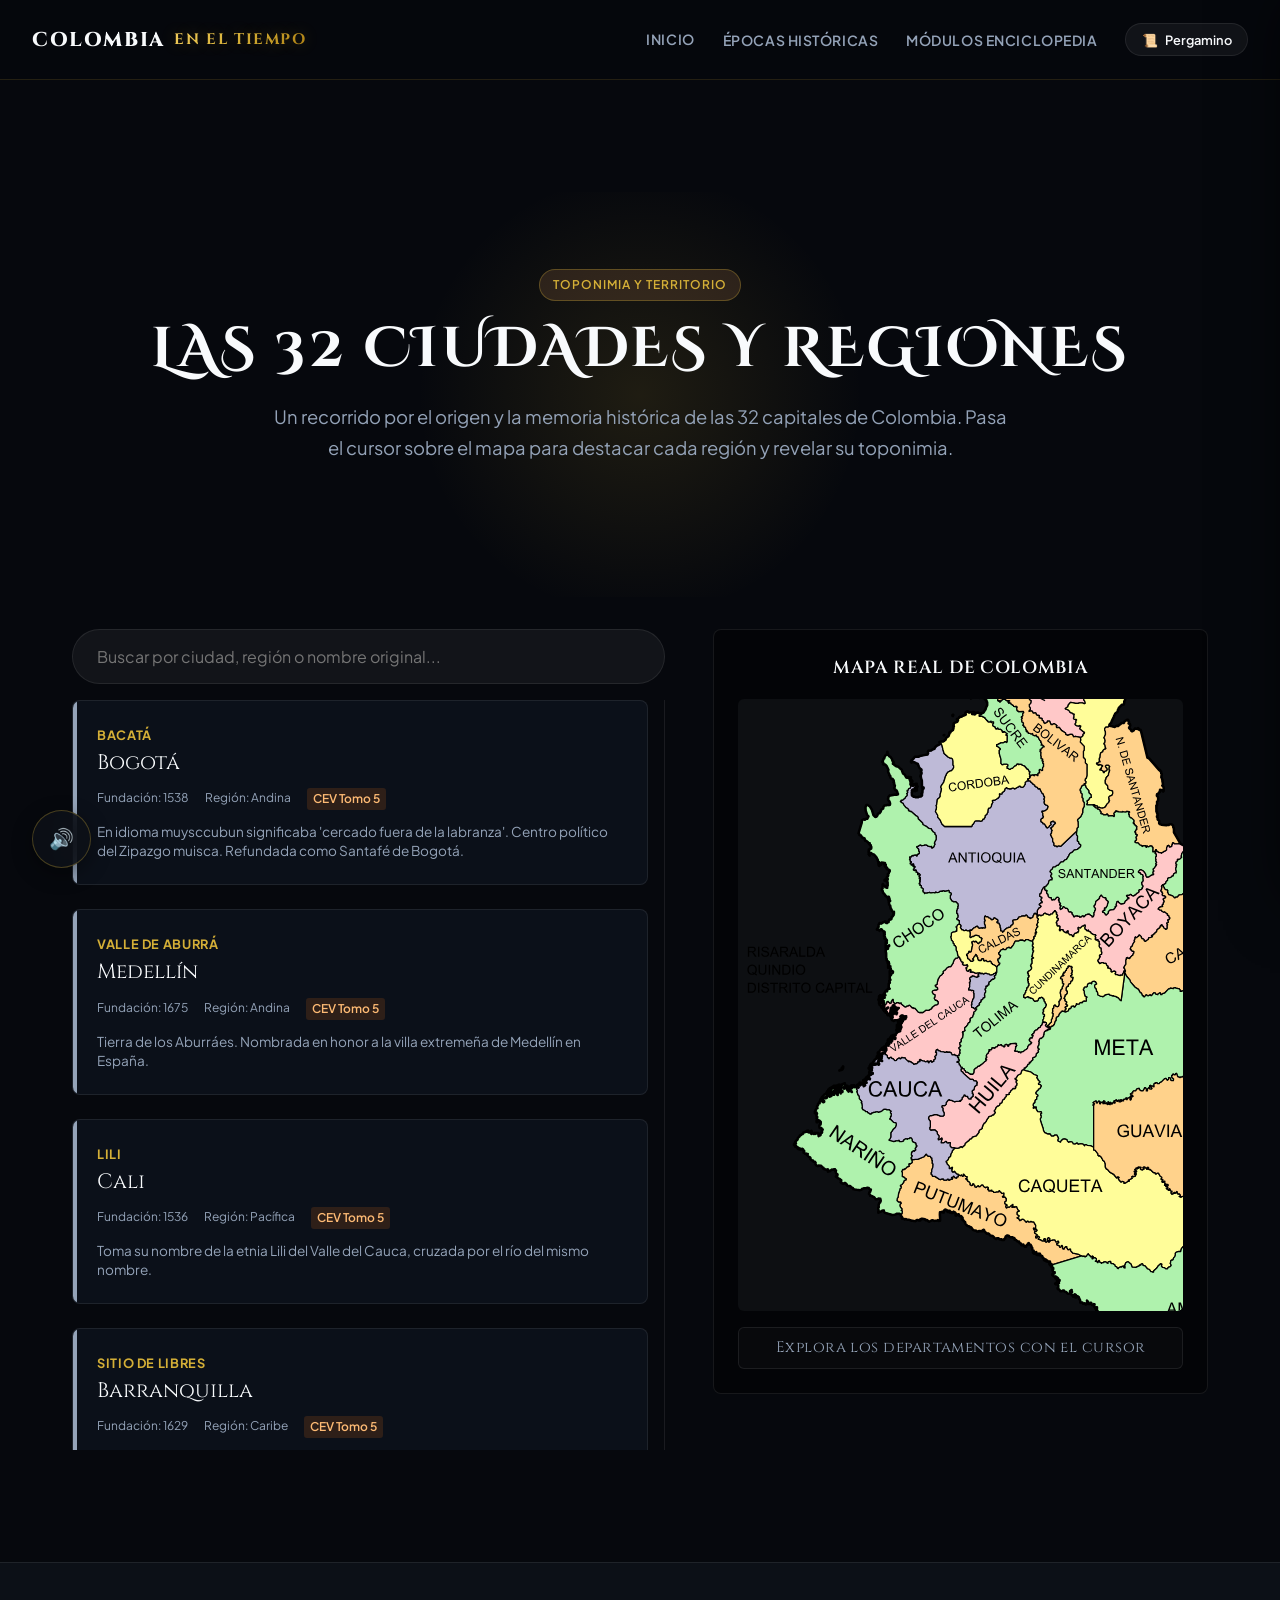
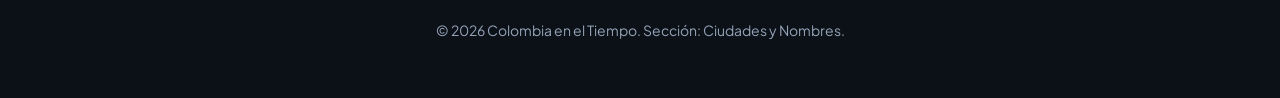
==== commit e563917a: "feat(cev): integracion transversal exhaustiva de los 10 tomos del informe final de la comision de la" ====
--- a/ciudades-historicas.html
+++ b/ciudades-historicas.html
@@ -493,34 +493,244 @@
   <script>
     // Base de datos calibrada de las 32 ciudades / capitales
     const citiesData = [
-      { id: "bogota", name: "Bogotá", originalName: "Bacatá", department: "Cundinamarca", x: 385, y: 430, region: "Andina", date: "1538", desc: "En idioma muysccubun significaba 'cercado fuera de la labranza'. Centro político del Zipazgo muisca. Refundada como Santafé de Bogotá." },
-      { id: "medellin", name: "Medellín", originalName: "Valle de Aburrá", department: "Antioquia", x: 285, y: 345, region: "Andina", date: "1675", desc: "Tierra de los Aburráes. Nombrada en honor a la villa extremeña de Medellín en España." },
-      { id: "cali", name: "Cali", originalName: "Lili", department: "Valle del Cauca", x: 235, y: 485, region: "Pacífica", date: "1536", desc: "Toma su nombre de la etnia Lili del Valle del Cauca, cruzada por el río del mismo nombre." },
-      { id: "barranquilla", name: "Barranquilla", originalName: "Sitio de Libres", department: "Atlántico", x: 315, y: 95, region: "Caribe", date: "1629", desc: "Fundada originalmente por pastores libres de control terrateniente en las riberas del Magdalena." },
-      { id: "cartagena", name: "Cartagena", originalName: "Calamarí", department: "Bolívar", x: 295, y: 115, region: "Caribe", date: "1533", desc: "Originalmente poblada por los indígenas caribes Calamarí ('cangrejo'). Rediseñada como fuerte militar colonial." },
+      { 
+        id: "bogota", 
+        name: "Bogotá", 
+        originalName: "Bacatá", 
+        department: "Cundinamarca", 
+        x: 385, 
+        y: 430, 
+        region: "Andina", 
+        date: "1538", 
+        desc: "En idioma muysccubun significaba 'cercado fuera de la labranza'. Centro político del Zipazgo muisca. Refundada como Santafé de Bogotá.",
+        cevData: {
+          macro: "Conflicto Urbano & Centro Político del País (CEV Tomo 5)",
+          patron: "Escenario de magnicidios de candidatos presidenciales (Galán, Pardo Leal, Jaramillo Ossa, Pizarro), atentados con explosivos (DAS 1989, Club El Nogal 2003 por las FARC), y principal ciudad receptora de más de 450.000 personas en situación de desplazamiento forzado. En Altos de Cazucá y Soacha se orquestó en 2008 el entramado de reclutamiento bajo engaño y ejecuciones extrajudiciales (Falsos Positivos) perpetrado por la Brigada XV.",
+          hitos: "Holocausto del Palacio de Justicia (1985), Carrobomba El Nogal (2003), Ejecuciones extrajudiciales de Soacha (2008)."
+        }
+      },
+      { 
+        id: "medellin", 
+        name: "Medellín", 
+        originalName: "Valle de Aburrá", 
+        department: "Antioquia", 
+        x: 285, 
+        y: 345, 
+        region: "Andina", 
+        date: "1675", 
+        desc: "Tierra de los Aburráes. Nombrada en honor a la villa extremeña de Medellín en España.",
+        cevData: {
+          macro: "Conflicto Urbano & Cooptación Territorial (CEV Tomo 5)",
+          patron: "Laboratorio de milicias populares revolucionarias en los 80, narcoterrorismo del Cartel de Medellín y posterior hegemonía del Bloque Cacique Nutibara (Don Berna) y la Oficina de Envigado. En octubre de 2002 se ejecutó la Operación Orión en la Comuna 13 con helicópteros artillados Black Hawk y fuerzas combinadas, seguida de desapariciones forzadas en 'La Escombrera', considerada la mayor fosa común urbana de América Latina.",
+          hitos: "Operación Orión (octubre 2002), La Escombrera, hegemonía de la Oficina de Envigado y pactos de fusil."
+        }
+      },
+      { 
+        id: "cali", 
+        name: "Cali", 
+        originalName: "Lili", 
+        department: "Valle del Cauca", 
+        x: 235, 
+        y: 485, 
+        region: "Pacífica", 
+        date: "1536", 
+        desc: "Toma su nombre de la etnia Lili del Valle del Cauca, cruzada por el río del mismo nombre.",
+        cevData: {
+          macro: "Valle del Cauca & Corredor Urbano del Pacífico (CEV Tomo 5)",
+          patron: "Centro financiero del Cartel de Cali en los años 80 y 90, seguido de la incursión del Bloque Calima de las AUC. El Distrito de Aguablanca albergó a más de 200.000 personas desplazadas del Litoral Pacífico. En 2021 fue el epicentro del Paro Nacional y Estallido Social, donde la CEV documentó el uso desproporcionado de armas letales y el fenómeno de civiles armados disparando en coordinación con la fuerza pública.",
+          hitos: "Secuestro en la Iglesia La María (1999, ELN), Masacre de El Naya (2001), Estallido Social (2021)."
+        }
+      },
+      { 
+        id: "barranquilla", 
+        name: "Barranquilla", 
+        originalName: "Sitio de Libres", 
+        department: "Atlántico", 
+        x: 315, 
+        y: 95, 
+        region: "Caribe", 
+        date: "1629", 
+        desc: "Fundada originalmente por pastores libres de control terrateniente en las riberas del Magdalena.",
+        cevData: {
+          macro: "Litoral Caribe & Captura de Rentas Portuarias (CEV Tomo 5)",
+          patron: "Eje portuario capturado por el Frente José Pablo Díaz del Bloque Norte de las AUC. Cooptación criminal de empresas de aseo, cooperativas de salud distrital y la Universidad del Atlántico (asesinato de líderes sindicales y del sociólogo Alfredo Correa de Andreis), facilitando además la exportación de cargamentos de cocaína por el río Magdalena.",
+          hitos: "Asesinato del profesor Alfredo Correa de Andreis (2004), captura de la red hospitalaria distrital, violencia antisindical."
+        }
+      },
+      { 
+        id: "cartagena", 
+        name: "Cartagena", 
+        originalName: "Calamarí", 
+        department: "Bolívar", 
+        x: 295, 
+        y: 115, 
+        region: "Caribe", 
+        date: "1533", 
+        desc: "Originalmente poblada por los indígenas caribes Calamarí ('cangrejo'). Rediseñada como fuerte militar colonial.",
+        cevData: {
+          macro: "Montes de María & Cinturón Costero de Exclusión (CEV Tomo 5)",
+          patron: "Destino receptor de más de 120.000 campesinos y comunidades afro desplazadas de Montes de María y el sur de Bolívar tras las masacres de El Salado y Chengue. Aguda segregación socioespacial entre la ciudad amurallada turística y los cinturones de miseria y bajamar de la Ciénaga de la Virgen y cerro de La Popa, con despojo de playones comunales.",
+          hitos: "Recepción de desplazados de Montes de María, despojo de territorios afro en La Boquilla, hostigamiento a reclamantes de tierras."
+        }
+      },
       { id: "santamarta", name: "Santa Marta", originalName: "Gaira / Teyuna", department: "Magdalena", x: 342, y: 90, region: "Caribe", date: "1525", desc: "La ciudad más antigua en pie de Colombia. Rodeada de los cacicazgos Tairona y el río Gaira." },
       { id: "tunja", name: "Tunja", originalName: "Hunza", department: "Boyacá", x: 395, y: 395, region: "Andina", date: "1539", desc: "Antigua Hunza, gran capital de la Confederación Muisca del norte, regida por el Zaque." },
       { id: "bucaramanga", name: "Bucaramanga", originalName: "Valle de los Guanes", department: "Santander", x: 388, y: 310, region: "Andina", date: "1622", desc: "Asentamiento minero en las tierras de los indígenas Guanes y Girón." },
-      { id: "popayan", name: "Popayán", originalName: "Pubén", department: "Cauca", x: 235, y: 530, region: "Andina", date: "1537", desc: "Sede del cacicazgo Pubenense en el alto río Cauca. Gran centro administrativo virreinal." },
+      { 
+        id: "popayan", 
+        name: "Popayán", 
+        originalName: "Pubén", 
+        department: "Cauca", 
+        x: 235, 
+        y: 530, 
+        region: "Andina", 
+        date: "1537", 
+        desc: "Sede del cacicazgo Pubenense en el alto río Cauca. Gran centro administrativo virreinal.",
+        cevData: {
+          macro: "Norte del Cauca & Macizo Andino (CEV Tomo 5)",
+          patron: "Capital histórica enfrentada a la tensión agraria y étnica del departamento. Epicentro de las movilizaciones y de la Minga Indígena del CRIC. La ciudad vivió tomas guerrilleras de las FARC, bloqueos a la Vía Panamericana y asesinatos selectivos de líderes indígenas y guardias kiwe thegnas.",
+          hitos: "Minga Social y Comunitaria, Masacre de El Naya (2001), resistencia de la Guardia Indígena frente a actores armados."
+        }
+      },
       { id: "pasto", name: "San Juan de Pasto", originalName: "Past Awá", department: "Nariño", x: 195, y: 600, region: "Andina", date: "1537", desc: "Del nombre de la comunidad indígena de los Pastos ('Gente de la tierra')." },
       { id: "leticia", name: "Leticia", originalName: "Huitoto / Tikuna", department: "Amazonas", x: 510, y: 885, region: "Amazonía", date: "1867", desc: "Territorio sagrado de clanes Tikuna, Cocama y Huitoto en las orillas del río Amazonas." },
       { id: "sanandres", name: "San Andrés", originalName: "Saturnina", department: "San Andrés y Providencia", x: 50, y: 55, region: "Insular", date: "1822 (adhesión)", desc: "Isla caribeña con un fuerte legado raizal, anglo-africano y marítimo." },
-      { id: "cucuta", name: "Cúcuta", originalName: "Guasimales / Cúcuto", department: "Norte de Santander", x: 430, y: 265, region: "Andina", date: "1733", desc: "Tierra gobernada por el Cacique Cúcuto. Famosa por sus cultivos de cacao coloniales." },
+      { 
+        id: "cucuta", 
+        name: "Cúcuta", 
+        originalName: "Guasimales / Cúcuto", 
+        department: "Norte de Santander", 
+        x: 430, 
+        y: 265, 
+        region: "Andina", 
+        date: "1733", 
+        desc: "Tierra gobernada por el Cacique Cúcuto. Famosa por sus cultivos de cacao coloniales.",
+        cevData: {
+          macro: "Catatumbo & Frontera Nororiental (CEV Tomo 5)",
+          patron: "Enclave fronterizo estratégico. El Bloque Catatumbo liderado por Salvatore Mancuso operó en el área metropolitana cometiendo homicidios selectivos y trasladando cientos de cuerpos hacia los hornos crematorios de Juan Frío (Villa del Rosario) para desaparecerlos de los censos de homicidios del Estado.",
+          hitos: "Hornos crematorios de Juan Frío, desaparición forzada transfronteriza y Masacre de La Gabarra (1999)."
+        }
+      },
       { id: "ibague", name: "Ibagué", originalName: "Valle de las Lanzas", department: "Tolima", x: 308, y: 440, region: "Andina", date: "1550", desc: "Asentamiento en el territorio del Cacique Ibagué de la etnia Pijao." },
       { id: "neiva", name: "Neiva", originalName: "Organos", department: "Huila", x: 295, y: 495, region: "Andina", date: "1612", desc: "Punto de partida de expediciones coloniales en territorio de indígenas Pijaos y Yalcones." },
-      { id: "quibdo", name: "Quibdó", originalName: "Citará", department: "Chocó", x: 220, y: 375, region: "Pacífica", date: "1664", desc: "Territorio de los indígenas Citaráes en las riberas selváticas del río Atrato." },
+      { 
+        id: "quibdo", 
+        name: "Quibdó", 
+        originalName: "Citará", 
+        department: "Chocó", 
+        x: 220, 
+        y: 375, 
+        region: "Pacífica", 
+        date: "1664", 
+        desc: "Territorio de los indígenas Citaráes en las riberas selváticas del río Atrato.",
+        cevData: {
+          macro: "Chocó & Cuenca del Río Atrato (CEV Tomo 5)",
+          patron: "Principal centro urbano del Chocó (más del 90% población afrocolombiana e indígena). Sufrió el confinamiento por el bloqueo fluvial del Atrato impuesto por las FARC y paramilitares, y la recepción masiva de víctimas de la masacre de Bojayá de 2002. En la última década padece fronteras invisibles y extorsión por bandas criminales y el Clan del Golfo.",
+          hitos: "Recepción de sobrevivientes de Bojayá (2002), Sentencia T-622/16 (Atrato Sujeto de Derechos), Paros Cívicos Chocoanos."
+        }
+      },
       { id: "villavicencio", name: "Villavicencio", originalName: "Gramalote", department: "Meta", x: 395, y: 475, region: "Orinoquía", date: "1840", desc: "Fundado como paso de ganado del altiplano a los llanos orientales de la cuenca." },
       { id: "yopal", name: "Yopal", originalName: "El Yopo", department: "Casanare", x: 440, y: 400, region: "Orinoquía", date: "1915", desc: "Llamada así por la abundancia del árbol de Yopo, cuyas semillas eran inhaladas ritualmente por indígenas." },
-      { id: "arauca", name: "Arauca", originalName: "Guahibo / Betoye", department: "Arauca", x: 490, y: 305, region: "Orinoquía", date: "1780", desc: "Tierra de pastores y llaneros en los límites con el río Arauca." },
+      { 
+        id: "arauca", 
+        name: "Arauca", 
+        originalName: "Guahibo / Betoye", 
+        department: "Arauca", 
+        x: 490, 
+        y: 305, 
+        region: "Orinoquía", 
+        date: "1780", 
+        desc: "Tierra de pastores y llaneros en los límites con el río Arauca.",
+        cevData: {
+          macro: "Orinoquía Fronteriza & Renta Petrolera (CEV Tomo 5)",
+          patron: "Territorio binacional marcado por la renta petrolera de Caño Limón y una feroz guerra territorial fratricida entre el ELN (Frente Domingo Laín) y el Frente 10 de las FARC. Campos minados en zonas rurales y confinamiento forzado de comunidades indígenas Hitnü en Caño Mochuelo.",
+          hitos: "Atentados al oleoducto Caño Limón-Coveñas, guerra FARC-ELN (2006-2010), confinamiento del pueblo Hitnü."
+        }
+      },
       { id: "mitu", name: "Mitú", originalName: "Vaupés", department: "Vaupés", x: 560, y: 630, region: "Amazonía", date: "1936", desc: "Capital en el corazón de la selva del Vaupés, cruzada por el mítico río de las flautas." },
       { id: "inirida", name: "Inírida", originalName: "Guainía", department: "Guainía", x: 615, y: 510, region: "Amazonía", date: "1963", desc: "Tierra de transición fluvial en el oriente del país." },
       { id: "puertocarreno", name: "Puerto Carreño", originalName: "Orinoco / Guahibo", department: "Vichada", x: 640, y: 305, region: "Orinoquía", date: "1913", desc: "Ubicada en la confluencia de los colosales ríos Meta y Orinoco." },
-      { id: "mocoa", name: "Mocoa", originalName: "Putumayo", department: "Putumayo", x: 220, y: 575, region: "Andina", date: "1563", desc: "Fundación en las estribaciones andinas que descienden al piedemonte amazónico." },
-      { id: "florencia", name: "Florencia", originalName: "La Perdiz", department: "Caquetá", x: 305, y: 565, region: "Amazonía", date: "1902", desc: "Nacida como puerto de extracción de caucho a inicios del siglo XX." },
-      { id: "sanjose", name: "San José del Guaviare", originalName: "Guaviare", department: "Guaviare", x: 435, y: 530, region: "Amazonía", date: "1910", desc: "Frontera de transición ecológica entre los llanos y la selva densa." },
-      { id: "sincelejo", name: "Sincelejo", originalName: "Cacicazgo Zenú", department: "Sucre", x: 290, y: 145, region: "Caribe", date: "1775", desc: "Toma el nombre del cacique zenú de la región de las sabanas." },
+      { 
+        id: "mocoa", 
+        name: "Mocoa", 
+        originalName: "Putumayo", 
+        department: "Putumayo", 
+        x: 220, 
+        y: 575, 
+        region: "Andina", 
+        date: "1563", 
+        desc: "Fundación en las estribaciones andinas que descienden al piedemonte amazónico.",
+        cevData: {
+          macro: "Piedemonte Putumayense & Amazonía (CEV Tomo 5)",
+          patron: "Bisagra entre los Andes y la selva amazónica. Vivió el impacto histórico del genocidio cauchero de la Casa Arana a inicios del siglo XX y la violencia armada contemporánea por el control de la cuenca cocalera y los yacimientos petroleros, además de la vulnerabilidad socioecológica evidenciada en la avalancha de 2017.",
+          hitos: "Memoria del genocidio cauchero, violencia paramilitar del Bloque Sur Putumayo, tragedia socioambiental de 2017."
+        }
+      },
+      { 
+        id: "florencia", 
+        name: "Florencia", 
+        originalName: "La Perdiz", 
+        department: "Caquetá", 
+        x: 305, 
+        y: 565, 
+        region: "Amazonía", 
+        date: "1902", 
+        desc: "Nacida como puerto de extracción de caucho a inicios del siglo XX.",
+        cevData: {
+          macro: "Amazonía Profunda & Piedemonte Caqueteño (CEV Tomo 5)",
+          patron: "Principal enclave de colonización andino-amazónica y centro logístico estatal durante las negociaciones de paz del Caguán (1998-2002) y la posterior Operación Patriota. Escenario de bombardeos, estigmatización del campesinado cocalero y magnicidio de la familia Turbay Cote por las FARC en la vía Paujil.",
+          hitos: "Zona de Distensión del Caguán, Masacre de la familia Turbay Cote (2000), militarización de la base de Tres Esquinas."
+        }
+      },
+      { 
+        id: "sanjose", 
+        name: "San José del Guaviare", 
+        originalName: "Guaviare", 
+        department: "Guaviare", 
+        x: 435, 
+        y: 530, 
+        region: "Amazonía", 
+        date: "1910", 
+        desc: "Frontera de transición ecológica entre los llanos y la selva densa.",
+        cevData: {
+          macro: "Transición Amazonía-Orinoquía (CEV Tomo 5)",
+          patron: "Punto de contacto y despojo territorial contra el pueblo nómada Nukak Makú tras su contacto en 1988. Puerto fluvial cocalero sobre el río Guaviare disputado por el Frente 1 de las FARC y el Bloque Centauros de las AUC, con masacres sistemáticas en Barrancón y La Carpa.",
+          hitos: "Contacto violento y éxodo del pueblo Nukak (1988), Masacre de Mapiripán (traslado por el aeropuerto de San José), cultivos de uso ilícito."
+        }
+      },
+      { 
+        id: "sincelejo", 
+        name: "Sincelejo", 
+        originalName: "Cacicazgo Zenú", 
+        department: "Sucre", 
+        x: 290, 
+        y: 145, 
+        region: "Caribe", 
+        date: "1775", 
+        desc: "Toma el nombre del cacique zenú de la región de las sabanas.",
+        cevData: {
+          macro: "Sabanas de Sucre & Montes de María (CEV Tomo 5)",
+          patron: "Punto de abastecimiento y mando del Bloque Héroes de los Montes de María. Desde fincas y cabeceras de Sucre se coordinaron las masacres de Pichilín (1996), Macayepo (2000), El Salado (2000) y Chengue (2001), dejando a las sabanas como una de las subregiones con mayor concentración de tierras despojadas del Caribe.",
+          hitos: "Masacres de Chengue y El Salado, Parapolítica en la gobernación de Sucre (Salvador Arana), despojo de la ANUC."
+        }
+      },
       { id: "monteria", name: "Montería", originalName: "Valle del Sinú", department: "Córdoba", x: 260, y: 175, region: "Caribe", date: "1777", desc: "Fundada a orillas del río Sinú como sitio de cacería y agricultura." },
-      { id: "valledupar", name: "Valledupar", originalName: "Cacique Upar", department: "Cesar", x: 365, y: 120, region: "Caribe", date: "1550", desc: "Valle gobernado por el gran Cacique Chimila Upar. Cuna del vallenato." },
+      { 
+        id: "valledupar", 
+        name: "Valledupar", 
+        originalName: "Cacique Upar", 
+        department: "Cesar", 
+        x: 365, 
+        y: 120, 
+        region: "Caribe", 
+        date: "1550", 
+        desc: "Valle gobernado por el gran Cacique Chimila Upar. Cuna del vallenato.",
+        cevData: {
+          macro: "Sierra Nevada & Llanuras del Cesar (CEV Tomo 5)",
+          patron: "Centro neurálgico de operaciones del Bloque Norte de las AUC comandado por Rodrigo Tovar Pupo (Jorge 40). Epicentro del despojo de cientos de miles de hectáreas ganaderas, complicidad de élites políticas en el escándalo de la 'Parapolítica', y sistemático exterminio contra el pueblo indígena Kankuamo en corregimientos como Atánquez y Los Haticos.",
+          hitos: "Pacto de Chivolo (2000), genocidio de más de 400 comuneros Kankuamos, secuestros extorsivos de las FARC (frente 59)."
+        }
+      },
       { id: "riohacha", name: "Riohacha", originalName: "Süchiimma", department: "La Guajira", x: 388, y: 65, region: "Caribe", date: "1535", desc: "En idioma wayuunaiki significa 'Tierra del río'. Famosa por la extracción de perlas." },
       { id: "manizales", name: "Manizales", originalName: "Tierra de las Manizas", department: "Caldas", x: 292, y: 395, region: "Andina", date: "1849", desc: "Fundada por la Colonización Antioqueña. Toma su nombre de las piedras 'manizas'." },
       { id: "pereira", name: "Pereira", originalName: "Cartago Viejo", department: "Risaralda", x: 288, y: 408, region: "Andina", date: "1863", desc: "Ubicada en las antiguas ruinas coloniales de Cartago. Eje cafetero." },
@@ -795,6 +1005,7 @@
         <div class="city-meta">
           <span>Fundación: ${city.date}</span>
           <span>Región: ${city.region}</span>
+          ${city.cevData ? '<span style="color:#fdba74; font-weight:600; font-size:0.75rem; background:rgba(249,115,22,0.15); padding:1px 6px; border-radius:3px;">CEV Tomo 5</span>' : ''}
         </div>
         <p style="font-size: 0.85rem; line-height: 1.4; color: var(--text-secondary); margin: 0;">
           ${city.desc}
@@ -862,6 +1073,26 @@
           <p style="line-height: 1.7; color: var(--text-secondary); font-size: 1rem; text-align: justify;">
             ${city.desc}
           </p>
+
+          ${city.cevData ? `
+            <div style="margin-top: 1.5rem; background: rgba(224, 122, 95, 0.08); border: 1px solid rgba(249, 115, 22, 0.4); border-radius: 6px; padding: 1.25rem;">
+              <div style="display: flex; align-items: center; justify-content: space-between; margin-bottom: 0.6rem;">
+                <span class="document-badge" style="background: rgba(249, 115, 22, 0.2); color: #fdba74; margin: 0; font-size: 0.75rem;">
+                  Memoria Histórica & Conflicto Urbano (CEV Tomo 5)
+                </span>
+                <span style="font-size: 0.7rem; color: #f97316; font-weight: 700; text-transform: uppercase;">Informe Final</span>
+              </div>
+              <h4 class="title-font" style="color: #fdba74; font-size: 1.05rem; margin-bottom: 0.4rem;">
+                ${city.cevData.macro}
+              </h4>
+              <p style="font-size: 0.88rem; line-height: 1.6; color: #cbd5e1; margin-bottom: 0.75rem; text-align: justify;">
+                ${city.cevData.patron}
+              </p>
+              <div style="border-top: 1px dashed rgba(249, 115, 22, 0.25); padding-top: 0.5rem; font-size: 0.8rem; color: #fdba74;">
+                <strong>Hitos Documentados:</strong> <span style="color: #cbd5e1;">${city.cevData.hitos}</span>
+              </div>
+            </div>
+          ` : ''}
         </div>
       `;
       
--- a/css/style.css
+++ b/css/style.css
@@ -2002,3 +2002,104 @@
     display: none;
   }
 }
+
+/* ==========================================================================
+   SISTEMA DE MUSEO DE VANGUARDIA (AWWWARDS & DIGITAL MUSEUM TIER)
+   ========================================================================== */
+
+/* 1. Lienzo de Partículas y Polvo de Oro Ambiental */
+.hero-particles-canvas {
+  position: absolute;
+  top: 0;
+  left: 0;
+  width: 100%;
+  height: 100%;
+  pointer-events: none;
+  z-index: 1;
+}
+
+/* 2. Marco Dorado de Cuadro de Museo con Relieve */
+.museum-frame {
+  position: relative;
+  border: 8px solid #231b10;
+  border-image: linear-gradient(135deg, #d4af37 0%, #785a19 35%, #f5d77f 65%, #aa7c11 100%) 8;
+  box-shadow: 0 20px 50px rgba(0,0,0,0.85), 0 0 30px rgba(212,175,55,0.25);
+  border-radius: 4px;
+  overflow: hidden;
+  background: #000;
+  transition: transform 0.4s cubic-bezier(0.16, 1, 0.3, 1), box-shadow 0.4s ease;
+}
+
+.museum-frame:hover {
+  transform: scale(1.015);
+  box-shadow: 0 25px 65px rgba(0,0,0,0.9), 0 0 45px rgba(212,175,55,0.4);
+}
+
+.museum-frame img {
+  width: 100%;
+  height: 100%;
+  object-fit: cover;
+  display: block;
+  transition: filter 0.5s ease;
+}
+
+/* 3. Tarjeta de Museo con Inclinación 3D y Reflejo Especular */
+.museum-card-3d {
+  position: relative;
+  background: radial-gradient(600px circle at var(--mouse-x, 50%) var(--mouse-y, 50%), rgba(212, 175, 55, 0.12), transparent 40%),
+              rgba(14, 19, 29, 0.85);
+  border: 1px solid rgba(212, 175, 55, 0.22);
+  border-radius: 12px;
+  overflow: hidden;
+  transition: transform 0.2s cubic-bezier(0.2, 0, 0, 1), border-color 0.3s ease, box-shadow 0.3s ease;
+  transform-style: preserve-3d;
+}
+
+.museum-card-3d:hover {
+  border-color: rgba(212, 175, 55, 0.6);
+  box-shadow: 0 20px 40px rgba(0,0,0,0.7), 0 0 25px rgba(212,175,55,0.2);
+}
+
+/* 4. Letra Capital Editorial de Manuscrito Histórico */
+.editorial-dropcap::first-letter {
+  font-family: var(--font-display, 'Cinzel Decorative', serif);
+  font-size: 3.6rem;
+  line-height: 0.85;
+  float: left;
+  margin-right: 0.8rem;
+  margin-top: 0.2rem;
+  color: var(--gold, #d4af37);
+  text-shadow: 0 2px 10px rgba(212, 175, 55, 0.4);
+}
+
+/* 5. Ecualizador de Audio Procedimental */
+.sound-visualizer-container {
+  display: flex;
+  align-items: center;
+  gap: 3px;
+  height: 18px;
+  padding: 0 0.5rem;
+}
+
+.sound-bar {
+  width: 3px;
+  background: var(--gold, #d4af37);
+  border-radius: 2px;
+  height: 4px;
+  transition: height 0.15s ease;
+}
+
+.sound-bar.playing {
+  animation: barPulse 0.8s ease-in-out infinite alternate;
+}
+
+.sound-bar:nth-child(1) { animation-delay: 0.1s; }
+.sound-bar:nth-child(2) { animation-delay: 0.3s; }
+.sound-bar:nth-child(3) { animation-delay: 0.2s; }
+.sound-bar:nth-child(4) { animation-delay: 0.4s; }
+
+@keyframes barPulse {
+  0% { height: 4px; }
+  100% { height: 18px; }
+}
+
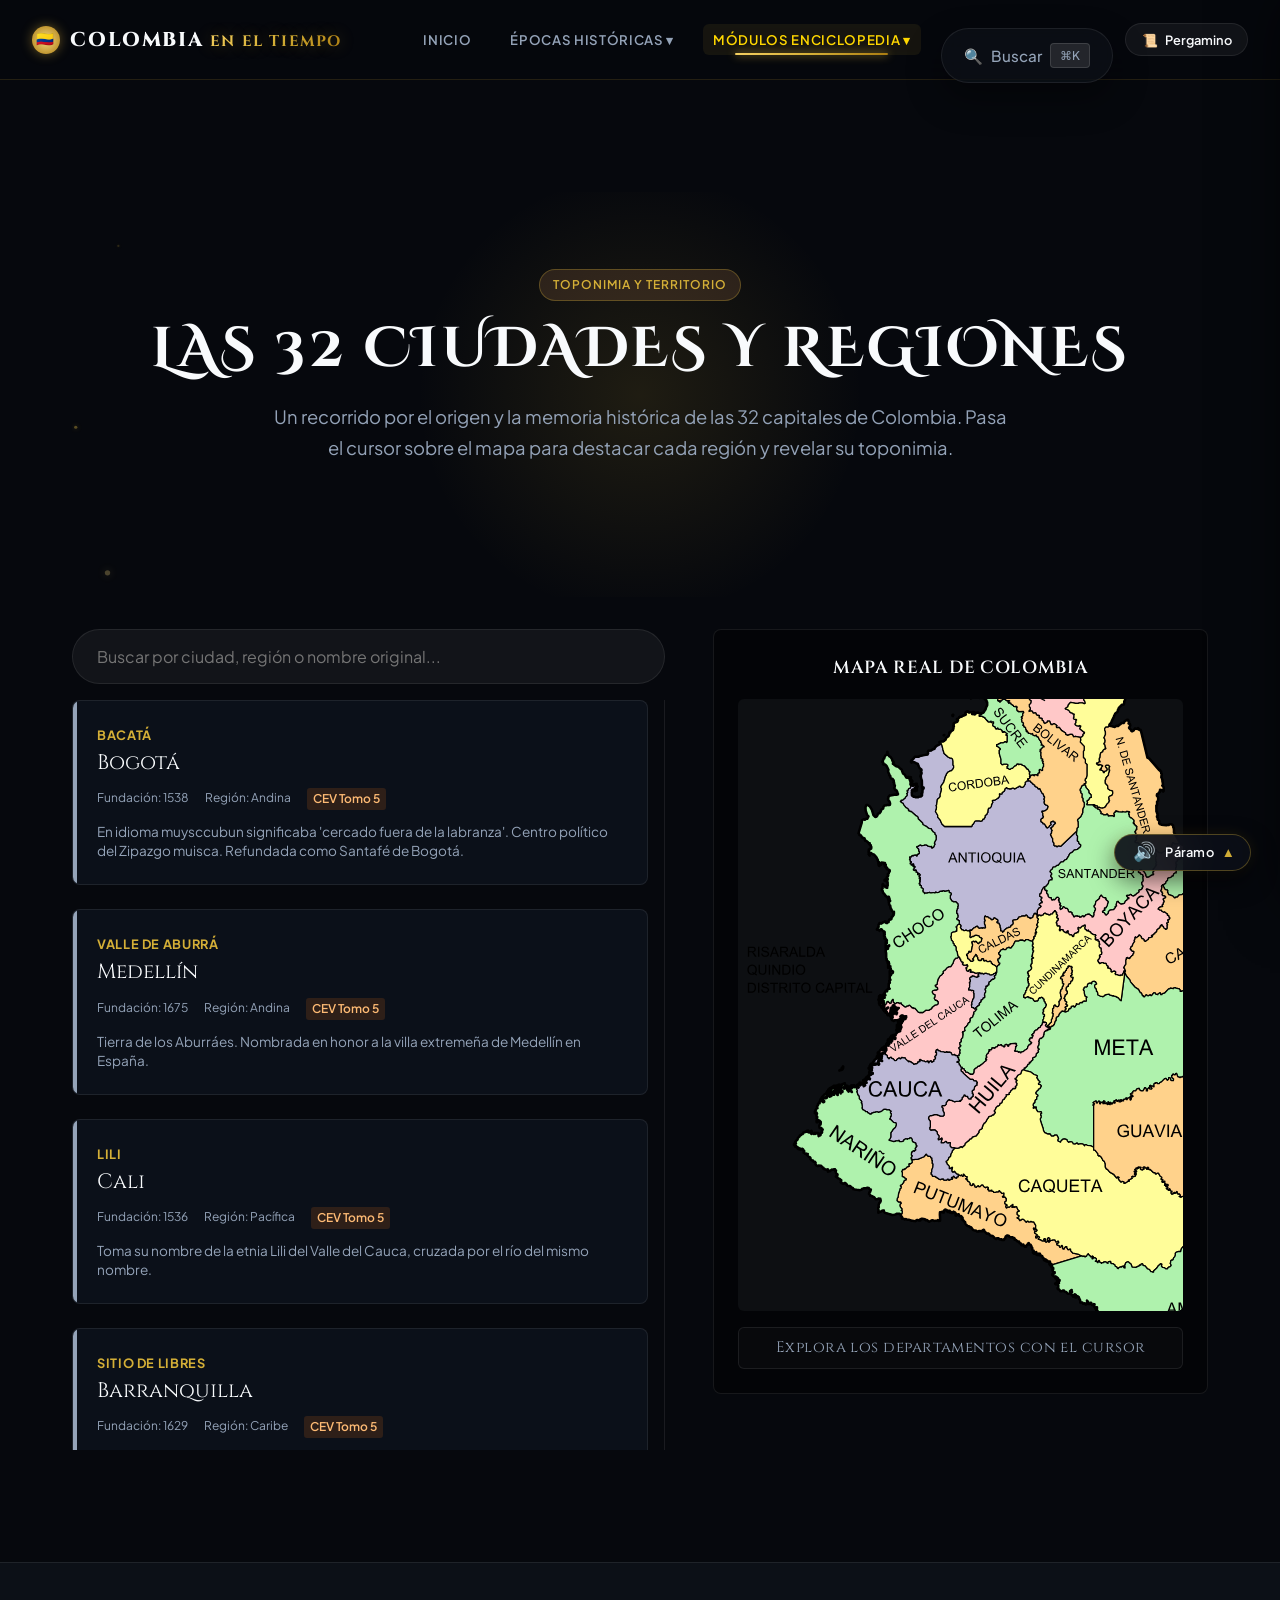
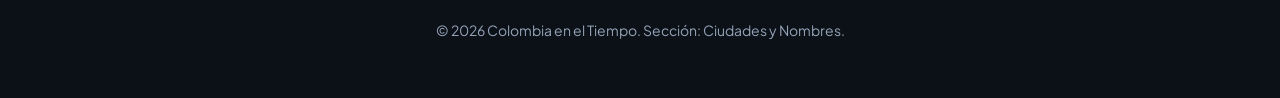
==== commit cb317a2c: "feat(coherencia-global): unificacion monumental de cabecera, navegacion movil y herramientas univers" ====
--- a/ciudades-historicas.html
+++ b/ciudades-historicas.html
@@ -6,15 +6,20 @@
   <title>Ciudades y Municipios Históricos - Colombia en el Tiempo</title>
   <meta name="description" content="Mapa y catálogo interactivo de las 32 capitales y regiones de Colombia, sus nombres prehispánicos originales e historia.">
   
+
+
+  
   <meta name="theme-color" content="#06080d">
-
-  <!-- Tipografías de Museo -->
+  <link rel="icon" type="image/svg+xml" href="assets/images/icon-colombianopedia.svg">
+  <link rel="manifest" href="manifest.json">
+
+  <!-- Tipografías de Museo y Jerarquía Editorial -->
   <link rel="preconnect" href="https://fonts.googleapis.com">
   <link rel="preconnect" href="https://fonts.gstatic.com" crossorigin>
   <link href="https://fonts.googleapis.com/css2?family=Cinzel+Decorative:wght@700;900&family=Cinzel:wght@500;600;700;800;900&family=Plus+Jakarta+Sans:ital,wght@0,300;0,400;0,500;0,600;0,700;1,400&family=JetBrains+Mono:wght@400;500;700&display=swap" rel="stylesheet">
 
-  <link rel="stylesheet" href="css/style.css?v=2.0">
-  
+  <link rel="stylesheet" href="css/style.css?v=3.0">
+
   <style>
     :root {
       --header-height: 80px;
@@ -400,32 +405,95 @@
 
   <!-- Encabezado Común -->
   <header>
-    <a href="index.html" class="logo">
-      COLOMBIA <span>EN EL TIEMPO</span>
-    </a>
-    <nav>
-      <a href="index.html">Inicio</a>
-      <div class="dropdown">
-        <button class="dropdown-trigger">Épocas Históricas</button>
-        <div class="dropdown-content">
-          <a href="precolombina.html">Época Precolombina</a>
-          <a href="colonia.html">Conquista y Colonia</a>
-          <a href="independencia.html">Independencia y Grito</a>
-          <a href="siglo-xix.html">República (Siglo XIX)</a>
-          <a href="siglo-xx.html">Tensiones del Siglo XX</a>
-          <a href="memoria.html">Memoria y Paz (Siglo XXI)</a>
+    <div class="header-left">
+      <a href="index.html" class="logo-monumental" aria-label="Inicio de Colombianopedia">
+        <span class="logo-badge-icon">🇨🇴</span>
+        <span>COLOMBIA <span class="gold-text">EN EL TIEMPO</span></span>
+      </a>
+    </div>
+
+    <nav class="nav-container" aria-label="Navegación principal">
+      <div class="nav-links-cluster" id="mainNavLinks">
+        <!-- 1. Inicio -->
+        <a href="index.html" class="nav-item-link">Inicio</a>
+
+        <!-- 2 a 7. Dropdown de las 6 Épocas Históricas -->
+        <div class="nav-dropdown">
+          <button type="button" class="dropdown-trigger-btn" aria-haspopup="true" aria-expanded="false">
+            Épocas Históricas ▾
+          </button>
+          <ul class="nav-dropdown-menu">
+            <li>
+              <a href="precolombina.html">
+                <span>Época Precolombina</span>
+                <span class="menu-era-tag">Origen</span>
+              </a>
+            </li>
+            <li>
+              <a href="colonia.html">
+                <span>Conquista y Colonia</span>
+                <span class="menu-era-tag">1492–1810</span>
+              </a>
+            </li>
+            <li>
+              <a href="independencia.html">
+                <span>Independencia y Grito</span>
+                <span class="menu-era-tag">1810–1830</span>
+              </a>
+            </li>
+            <li>
+              <a href="siglo-xix.html">
+                <span>República (Siglo XIX)</span>
+                <span class="menu-era-tag">1830–1899</span>
+              </a>
+            </li>
+            <li>
+              <a href="siglo-xx.html">
+                <span>Tensiones del Siglo XX</span>
+                <span class="menu-era-tag">1900–1999</span>
+              </a>
+            </li>
+            <li>
+              <a href="memoria.html">
+                <span>Memoria y Paz (Siglo XXI)</span>
+                <span class="menu-era-tag">2000–Pres.</span>
+              </a>
+            </li>
+          </ul>
+        </div>
+
+        <!-- 8 a 14. Dropdown de los 7 Módulos de la Enciclopedia -->
+        <div class="nav-dropdown">
+          <button type="button" class="dropdown-trigger-btn active" aria-haspopup="true" aria-expanded="false">
+            Módulos Enciclopedia ▾
+          </button>
+          <ul class="nav-dropdown-menu">
+            <li><a href="otras-culturas.html">🏛️ Atlas de las 115 Tribus</a></li>
+            <li><a href="muiscas.html">✨ Enciclopedia Muisca & Dorado</a></li>
+            <li><a href="geografia-y-geologia.html">🌋 Geología, Fallas & Regiones</a></li>
+            <li><a href="ciudades-historicas.html" class="active">🗺️ 32 Ciudades & Toponimia</a></li>
+            <li><a href="leyendas-ancestrales.html">📜 Mitos & Leyendas Vivas</a></li>
+            <li><a href="mentes-y-figuras.html">🖋️ Grandes Mentes e Ilustres</a></li>
+            <li><a href="iceberg-violencia.html">🧊 Iceberg de la Memoria</a></li>
+          </ul>
         </div>
       </div>
-      <div class="dropdown">
-        <button class="dropdown-trigger active">Módulos Enciclopedia</button>
-        <div class="dropdown-content">
-          <a href="geografia-y-geologia.html">Mapa Geográfico y Fallas</a>
-          <a href="iceberg-violencia.html">Iceberg de la Violencia</a>
-          <a href="leyendas-ancestrales.html">Leyendas Ancestrales</a>
-          <a href="mentes-y-figuras.html">Mentes e Ilustres</a>
-          <a href="otras-culturas.html">Catálogo de Culturas</a>
-          <a href="ciudades-historicas.html" class="active">Ciudades y Nombres</a>
-        </div>
+
+      <!-- Acciones de Cabecera: Buscador ⌘K y Selector de Modo Pergamino -->
+      <div class="header-actions">
+        <button type="button" class="header-search-btn universal-search-trigger" aria-label="Abrir buscador universal (⌘K)">
+          <span>🔍</span>
+          <span style="font-weight: 500;">Buscar</span>
+          <span class="search-shortcut-badge">⌘K</span>
+        </button>
+
+        <button type="button" class="reading-mode-toggle" id="readingModeToggle" title="Alternar Modo Lectura Pergamino">
+          📜 <span>Pergamino</span>
+        </button>
+
+        <button type="button" class="mobile-menu-btn" id="mobileMenuToggle" aria-label="Abrir menú de navegación">
+          ☰
+        </button>
       </div>
     </nav>
   </header>
--- a/css/style.css
+++ b/css/style.css
@@ -332,10 +332,17 @@
   view-transition-name: header-bar;
 }
 
-.logo {
+.header-left {
+  display: flex;
+  align-items: center;
+  gap: 1.5rem;
+}
+
+/* Logotipo Monumental con Escudo Nacional */
+.logo-monumental, .logo {
   display: inline-flex;
   align-items: center;
-  gap: 0.6rem;
+  gap: 0.65rem;
   text-decoration: none;
   font-family: var(--font-title);
   font-size: 1.25rem;
@@ -346,130 +353,271 @@
   white-space: nowrap;
 }
 
-.logo:hover {
+.logo-monumental:hover, .logo:hover {
   transform: translateY(-1px);
 }
 
-.logo span {
+.logo-monumental .gold-text, .logo span {
   font-size: 0.95rem;
   font-weight: 700;
   background: var(--accent-gold-gradient);
   -webkit-background-clip: text;
   -webkit-text-fill-color: transparent;
   background-clip: text;
-  text-shadow: 0 0 15px rgba(212, 175, 55, 0.3);
-}
-
-nav {
-  display: flex;
-  gap: 1.75rem;
-  align-items: center;
-}
-
-nav a, .dropdown-trigger {
-  position: relative;
+  text-shadow: 0 0 15px rgba(212, 175, 55, 0.35);
+}
+
+.logo-badge-icon {
+  width: 28px;
+  height: 28px;
   display: inline-flex;
   align-items: center;
+  justify-content: center;
+  background: radial-gradient(circle, #f5d77f 0%, #aa7c11 100%);
+  border-radius: 50%;
+  color: #070709;
+  font-size: 0.9rem;
+  box-shadow: 0 0 12px rgba(212, 175, 55, 0.45);
+}
+
+/* Contenedor de Navegación */
+.nav-container, nav {
+  display: flex;
+  align-items: center;
+  gap: 1.25rem;
+}
+
+.nav-links-cluster {
+  display: flex;
+  align-items: center;
+  gap: 1.15rem;
+}
+
+.nav-item-link, nav a, .dropdown-trigger, .dropdown-trigger-btn {
   color: var(--text-secondary);
   text-decoration: none;
   font-family: var(--font-body);
-  font-size: 0.875rem;
+  font-size: 0.825rem;
   font-weight: 600;
-  letter-spacing: 0.04em;
+  letter-spacing: 0.05em;
   text-transform: uppercase;
+  transition: all 0.25s ease;
   background: transparent;
   border: none;
   cursor: pointer;
-  padding: 0.5rem 0;
-  transition: color 0.3s ease;
+  display: inline-flex;
+  align-items: center;
+  gap: 0.35rem;
+  padding: 0.45rem 0.65rem;
+  border-radius: 6px;
   white-space: nowrap;
-}
-
-nav a::after, .dropdown-trigger::after {
+  position: relative;
+}
+
+.nav-item-link:hover, nav a:hover,
+.dropdown-trigger:hover, .dropdown-trigger-btn:hover,
+.nav-item-link.active, nav a.active,
+.dropdown-trigger-btn.active {
+  color: #ffd700;
+  background: rgba(212, 175, 55, 0.08);
+}
+
+.nav-item-link.active::after, nav a.active::after,
+.dropdown-trigger-btn.active::after {
   content: '';
   position: absolute;
-  bottom: -2px;
-  left: 50%;
-  transform: translateX(-50%) scaleX(0);
-  width: 100%;
+  bottom: 0;
+  left: 15%;
+  right: 15%;
   height: 2px;
   background: var(--accent-gold-gradient);
   border-radius: 9999px;
-  box-shadow: 0 0 10px var(--accent-gold);
-  transition: transform 0.3s cubic-bezier(0.16, 1, 0.3, 1), opacity 0.3s ease;
-  opacity: 0;
-}
-
-nav a:hover,
-nav a.active,
-.dropdown:hover .dropdown-trigger {
-  color: var(--text-primary);
-}
-
-nav a:hover::after,
-nav a.active::after,
-.dropdown:hover .dropdown-trigger::after {
-  transform: translateX(-50%) scaleX(1);
-  opacity: 1;
-}
-
-/* Dropdowns con Sombra Difusa y Apertura Suave */
-.dropdown {
+  box-shadow: 0 0 8px var(--accent-gold);
+}
+
+.nav-dropdown-menu a.active,
+.dropdown-content a.active {
+  background: rgba(212, 175, 55, 0.15);
+  color: #ffd700 !important;
+  border-left: 3px solid var(--accent-gold);
+}
+
+/* Menús Desplegables Monumentales */
+.nav-dropdown, .dropdown {
   position: relative;
-  display: inline-block;
-}
-
-.dropdown-content {
+}
+
+.nav-dropdown-menu, .dropdown-content {
+  display: none;
   position: absolute;
-  top: calc(100% + 0.4rem);
-  left: 50%;
-  transform: translateX(-50%) translateY(8px);
-  background: rgba(10, 14, 22, 0.94);
-  backdrop-filter: blur(var(--glass-blur));
-  -webkit-backdrop-filter: blur(var(--glass-blur));
-  border: 1px solid var(--border-gold);
+  top: 100%;
+  left: 0;
+  background: rgba(10, 14, 22, 0.96);
+  backdrop-filter: blur(24px);
+  -webkit-backdrop-filter: blur(24px);
+  border: 1px solid var(--border-gold, rgba(212, 175, 55, 0.3));
   border-radius: 12px;
-  box-shadow: 0 20px 45px -10px rgba(0, 0, 0, 0.8), 0 0 1px 1px rgba(212, 175, 55, 0.2) inset;
-  min-width: 250px;
-  padding: 0.5rem;
+  min-width: 280px;
+  padding: 0.65rem 0.4rem;
+  box-shadow: 0 20px 45px rgba(0, 0, 0, 0.8), 0 0 1px 1px rgba(212, 175, 55, 0.15) inset;
   z-index: 1010;
-  opacity: 0;
-  visibility: hidden;
-  pointer-events: none;
-  transition: opacity 0.25s cubic-bezier(0.16, 1, 0.3, 1), transform 0.25s cubic-bezier(0.16, 1, 0.3, 1), visibility 0.25s ease;
-}
-
+  list-style: none;
+  margin-top: 0.4rem;
+}
+
+.nav-dropdown:hover .nav-dropdown-menu,
+.nav-dropdown:focus-within .nav-dropdown-menu,
 .dropdown:hover .dropdown-content,
 .dropdown:focus-within .dropdown-content {
-  opacity: 1;
-  visibility: visible;
-  pointer-events: auto;
-  transform: translateX(-50%) translateY(0);
-}
-
-.dropdown-content a {
   display: block;
-  padding: 0.7rem 1.15rem;
-  color: var(--text-secondary);
-  font-family: var(--font-body);
-  font-size: 0.85rem;
+  animation: fadeInDown 0.22s cubic-bezier(0.165, 0.84, 0.44, 1);
+}
+
+@keyframes fadeInDown {
+  from { opacity: 0; transform: translateY(6px); }
+  to { opacity: 1; transform: translateY(0); }
+}
+
+.nav-dropdown-menu a, .dropdown-content a {
+  display: flex;
+  align-items: center;
+  justify-content: space-between;
+  gap: 0.6rem;
+  padding: 0.65rem 1rem;
+  color: #e2e8f0;
+  text-decoration: none;
+  font-size: 0.84rem;
   font-weight: 500;
+  border-radius: 8px;
   text-transform: none;
   letter-spacing: 0.01em;
-  border-radius: 8px;
-  text-align: left;
   transition: all 0.2s ease;
 }
 
-.dropdown-content a::after {
+.nav-dropdown-menu a::after, .dropdown-content a::after {
   display: none !important;
 }
 
-.dropdown-content a:hover {
+.nav-dropdown-menu a:hover, .dropdown-content a:hover {
+  background: rgba(212, 175, 55, 0.12);
+  color: #ffd700;
+  padding-left: 1.25rem;
+}
+
+.nav-dropdown-menu .menu-era-tag {
+  font-size: 0.65rem;
+  font-weight: 700;
+  text-transform: uppercase;
+  padding: 0.15rem 0.5rem;
+  border-radius: 4px;
+  background: rgba(255, 255, 255, 0.08);
+  color: var(--text-secondary);
+  border: 1px solid rgba(255, 255, 255, 0.06);
+  margin-left: auto;
+}
+
+/* Acciones de Cabecera (Buscador, Lectura y Menú Móvil) */
+.header-actions {
+  display: flex;
+  align-items: center;
+  gap: 0.75rem;
+}
+
+.header-search-btn {
+  display: inline-flex;
+  align-items: center;
+  gap: 0.5rem;
+  background: rgba(255, 255, 255, 0.05);
+  border: 1px solid rgba(212, 175, 55, 0.3);
+  padding: 0.4rem 0.85rem;
+  border-radius: 20px;
+  color: var(--text-primary);
+  font-family: var(--font-body);
+  font-size: 0.8rem;
+  font-weight: 500;
+  cursor: pointer;
+  transition: all 0.25s ease;
+  white-space: nowrap;
+}
+
+.header-search-btn:hover {
+  background: rgba(212, 175, 55, 0.15);
+  border-color: #ffd700;
+  box-shadow: 0 0 15px rgba(212, 175, 55, 0.25);
+  transform: translateY(-1px);
+}
+
+.search-shortcut-badge {
+  font-size: 0.7rem;
+  background: rgba(0, 0, 0, 0.4);
+  padding: 0.1rem 0.35rem;
+  border-radius: 4px;
+  border: 1px solid rgba(255, 255, 255, 0.15);
+  color: var(--text-secondary);
+  font-family: var(--font-mono, monospace);
+}
+
+.mobile-menu-btn {
+  display: none;
+  background: transparent;
+  border: 1px solid rgba(255, 255, 255, 0.15);
+  color: #fff;
+  font-size: 1.25rem;
+  padding: 0.35rem 0.65rem;
+  border-radius: 6px;
+  cursor: pointer;
+  transition: all 0.2s ease;
+}
+
+.mobile-menu-btn:hover {
+  border-color: var(--accent-gold);
   color: var(--accent-gold);
-  background: rgba(212, 175, 55, 0.12);
-  padding-left: 1.45rem;
-  transform: translateX(2px);
+}
+
+/* Adaptación Responsiva para Pantallas Medianas y Móviles */
+@media (max-width: 1024px) {
+  .mobile-menu-btn {
+    display: inline-flex !important;
+    align-items: center;
+    justify-content: center;
+  }
+
+  .nav-links-cluster {
+    display: none;
+    position: absolute;
+    top: var(--header-height);
+    left: 0;
+    right: 0;
+    background: rgba(8, 11, 18, 0.98);
+    backdrop-filter: blur(28px);
+    -webkit-backdrop-filter: blur(28px);
+    border-bottom: 1px solid var(--border-gold);
+    flex-direction: column;
+    align-items: stretch;
+    padding: 1.5rem;
+    gap: 0.75rem;
+    box-shadow: 0 20px 40px rgba(0,0,0,0.85);
+    z-index: 999;
+  }
+
+  .nav-links-cluster.active {
+    display: flex;
+    animation: fadeInDown 0.25s ease;
+  }
+
+  .nav-dropdown-menu {
+    position: static;
+    display: none;
+    box-shadow: none;
+    border: 1px solid rgba(255, 255, 255, 0.08);
+    background: rgba(0, 0, 0, 0.4);
+    margin-top: 0.5rem;
+    padding: 0.5rem;
+  }
+
+  .nav-dropdown.open .nav-dropdown-menu {
+    display: block;
+  }
 }
 
 /* Selector de Modo Lectura en Cabecera */
@@ -2103,3 +2251,351 @@
   100% { height: 18px; }
 }
 
+/* ==========================================================================
+   6. SISTEMA GLOBAL DE CITACIÓN ACADÉMICA (MODAL EDITORIAL)
+   ========================================================================== */
+.citation-modal-backdrop {
+  position: fixed;
+  top: 0;
+  left: 0;
+  width: 100vw;
+  height: 100vh;
+  background: rgba(4, 6, 10, 0.78);
+  backdrop-filter: blur(14px);
+  -webkit-backdrop-filter: blur(14px);
+  z-index: 2100;
+  display: flex;
+  align-items: center;
+  justify-content: center;
+  opacity: 0;
+  pointer-events: none;
+  transition: opacity 0.3s cubic-bezier(0.16, 1, 0.3, 1);
+  padding: 1.5rem;
+  box-sizing: border-box;
+}
+
+.citation-modal-backdrop.active {
+  opacity: 1;
+  pointer-events: auto;
+}
+
+.citation-modal-box {
+  width: 640px;
+  max-width: 95vw;
+  background: rgba(12, 16, 24, 0.96);
+  border: 1px solid rgba(212, 175, 55, 0.35);
+  border-radius: 16px;
+  padding: 2.2rem;
+  box-shadow: 0 25px 60px rgba(0, 0, 0, 0.85), 0 0 30px rgba(212, 175, 55, 0.12);
+  position: relative;
+  transform: translateY(12px) scale(0.98);
+  transition: transform 0.3s cubic-bezier(0.16, 1, 0.3, 1);
+}
+
+.citation-modal-backdrop.active .citation-modal-box {
+  transform: translateY(0) scale(1);
+}
+
+.citation-modal-header {
+  display: flex;
+  justify-content: space-between;
+  align-items: flex-start;
+  margin-bottom: 0.5rem;
+}
+
+.citation-close-btn {
+  background: rgba(255, 255, 255, 0.05);
+  border: 1px solid var(--border-glass, rgba(255,255,255,0.1));
+  color: var(--text-secondary);
+  font-size: 1.5rem;
+  width: 36px;
+  height: 36px;
+  border-radius: 50%;
+  cursor: pointer;
+  display: flex;
+  align-items: center;
+  justify-content: center;
+  transition: all 0.2s ease;
+  line-height: 1;
+}
+
+.citation-close-btn:hover {
+  background: rgba(212, 175, 55, 0.2);
+  border-color: var(--accent-gold);
+  color: #fff;
+}
+
+.citation-tab-btn {
+  background: transparent;
+  border: none;
+  border-bottom: 2px solid transparent;
+  color: var(--text-secondary);
+  font-family: var(--font-body, sans-serif);
+  font-size: 0.88rem;
+  font-weight: 600;
+  padding: 0.5rem 0.9rem;
+  cursor: pointer;
+  transition: all 0.2s ease;
+}
+
+.citation-tab-btn:hover {
+  color: var(--text-primary);
+}
+
+.citation-tab-btn.active {
+  border-bottom-color: var(--accent-gold);
+  color: var(--accent-gold);
+}
+
+/* ==========================================================================
+   7. CÁPSULA FLOTANTE DE PAISAJES SONOROS REGIONALES
+   ========================================================================== */
+.audio-capsule-widget {
+  position: fixed;
+  bottom: 1.8rem;
+  right: 1.8rem;
+  z-index: 1020;
+  display: flex;
+  flex-direction: column;
+  align-items: flex-end;
+  gap: 0.5rem;
+  user-select: none;
+}
+
+.audio-capsule-main {
+  display: flex;
+  align-items: center;
+  gap: 0.6rem;
+  background: rgba(12, 16, 24, 0.92);
+  backdrop-filter: blur(20px);
+  -webkit-backdrop-filter: blur(20px);
+  border: 1px solid rgba(212, 175, 55, 0.35);
+  border-radius: 9999px;
+  padding: 0.45rem 1.1rem;
+  box-shadow: 0 10px 25px rgba(0, 0, 0, 0.55), 0 0 15px rgba(212, 175, 55, 0.1);
+  transition: all 0.25s ease;
+  cursor: pointer;
+}
+
+.audio-capsule-main:hover {
+  border-color: var(--accent-gold);
+  box-shadow: 0 12px 30px rgba(0, 0, 0, 0.65), 0 0 22px rgba(212, 175, 55, 0.2);
+  transform: translateY(-2px);
+}
+
+.audio-capsule-main.playing {
+  border-color: rgba(16, 185, 129, 0.6);
+  box-shadow: 0 10px 25px rgba(0, 0, 0, 0.55), 0 0 18px rgba(16, 185, 129, 0.25);
+}
+
+.audio-capsule-btn-toggle {
+  background: transparent;
+  border: none;
+  color: var(--text-primary);
+  font-size: 1.15rem;
+  cursor: pointer;
+  display: flex;
+  align-items: center;
+  justify-content: center;
+  padding: 0;
+  line-height: 1;
+}
+
+.audio-capsule-label {
+  font-family: var(--font-body);
+  font-size: 0.8rem;
+  font-weight: 600;
+  color: var(--text-primary);
+  letter-spacing: 0.02em;
+}
+
+.audio-presets-popover {
+  background: rgba(10, 14, 22, 0.95);
+  backdrop-filter: blur(24px);
+  -webkit-backdrop-filter: blur(24px);
+  border: 1px solid rgba(212, 175, 55, 0.3);
+  border-radius: 14px;
+  padding: 0.6rem;
+  box-shadow: 0 15px 35px rgba(0, 0, 0, 0.7);
+  display: none;
+  flex-direction: column;
+  gap: 0.35rem;
+  min-width: 200px;
+  animation: fadeInPop 0.2s cubic-bezier(0.16, 1, 0.3, 1);
+}
+
+.audio-presets-popover.open {
+  display: flex;
+}
+
+@keyframes fadeInPop {
+  from { opacity: 0; transform: translateY(6px); }
+  to { opacity: 1; transform: translateY(0); }
+}
+
+.audio-preset-btn {
+  background: transparent;
+  border: 1px solid transparent;
+  border-radius: 8px;
+  color: var(--text-secondary);
+  font-family: var(--font-body);
+  font-size: 0.82rem;
+  font-weight: 500;
+  padding: 0.45rem 0.8rem;
+  text-align: left;
+  cursor: pointer;
+  display: flex;
+  align-items: center;
+  gap: 0.5rem;
+  transition: all 0.2s ease;
+}
+
+.audio-preset-btn:hover {
+  background: rgba(255, 255, 255, 0.06);
+  color: var(--text-primary);
+}
+
+.audio-preset-btn.active {
+  background: rgba(212, 175, 55, 0.15);
+  border-color: rgba(212, 175, 55, 0.35);
+  color: var(--accent-gold);
+  font-weight: 600;
+}
+
+/* ==========================================================================
+   8. ACCIONES DE CITACIÓN Y EXPORTACIÓN EN DRAWERS
+   ========================================================================== */
+.atlas-drawer-actions {
+  display: flex;
+  flex-wrap: wrap;
+  gap: 0.6rem;
+  margin-top: 1rem;
+}
+
+.atlas-action-btn {
+  display: inline-flex;
+  align-items: center;
+  gap: 0.4rem;
+  padding: 0.45rem 0.95rem;
+  background: rgba(212, 175, 55, 0.12);
+  border: 1px solid rgba(212, 175, 55, 0.3);
+  border-radius: 8px;
+  color: var(--accent-gold, #d4af37);
+  font-family: var(--font-body, sans-serif);
+  font-size: 0.8rem;
+  font-weight: 600;
+  cursor: pointer;
+  transition: all 0.2s ease;
+}
+
+.atlas-action-btn:hover {
+  background: rgba(212, 175, 55, 0.25);
+  border-color: var(--accent-gold, #d4af37);
+  color: #fff;
+  transform: translateY(-1px);
+}
+
+.atlas-action-btn--emerald {
+  background: rgba(16, 185, 129, 0.12);
+  border-color: rgba(16, 185, 129, 0.3);
+  color: var(--accent-emerald, #10b981);
+}
+
+.atlas-action-btn--emerald:hover {
+  background: rgba(16, 185, 129, 0.25);
+  border-color: var(--accent-emerald, #10b981);
+  color: #fff;
+}
+
+
+/* ==============================================================================
+ * BARRA DE TRANSICIÓN CRONOLÓGICA ENTRE ÉPOCAS HISTÓRICAS
+ * ============================================================================== */
+.epoch-nav-bar {
+  display: flex;
+  justify-content: space-between;
+  align-items: center;
+  gap: 1.5rem;
+  margin: 4rem auto 2rem auto;
+  max-width: 1200px;
+  padding: 1.5rem 2rem;
+  background: rgba(12, 16, 23, 0.75);
+  backdrop-filter: blur(20px);
+  -webkit-backdrop-filter: blur(20px);
+  border: 1px solid rgba(212, 175, 55, 0.2);
+  border-radius: 16px;
+  box-shadow: 0 10px 30px -10px rgba(0, 0, 0, 0.5);
+}
+
+.epoch-nav-btn {
+  display: inline-flex;
+  align-items: center;
+  gap: 1rem;
+  text-decoration: none;
+  color: var(--text-primary);
+  padding: 0.85rem 1.4rem;
+  border-radius: 12px;
+  background: rgba(255, 255, 255, 0.04);
+  border: 1px solid rgba(255, 255, 255, 0.08);
+  transition: all 0.25s ease;
+  font-family: var(--font-body);
+}
+
+.epoch-nav-btn:hover {
+  background: rgba(212, 175, 55, 0.12);
+  border-color: rgba(212, 175, 55, 0.4);
+  transform: translateY(-2px);
+  box-shadow: 0 6px 20px rgba(0, 0, 0, 0.35);
+  color: #ffd700;
+}
+
+.epoch-nav-btn--prev {
+  text-align: left;
+}
+
+.epoch-nav-btn--next {
+  text-align: right;
+  margin-left: auto;
+}
+
+.epoch-nav-arrow {
+  font-size: 1.4rem;
+  color: var(--accent-gold);
+  line-height: 1;
+}
+
+.epoch-nav-meta {
+  display: flex;
+  flex-direction: column;
+}
+
+.epoch-nav-label {
+  font-size: 0.75rem;
+  text-transform: uppercase;
+  letter-spacing: 0.08em;
+  color: var(--text-muted);
+}
+
+.epoch-nav-title {
+  font-size: 0.95rem;
+  font-weight: 600;
+  color: var(--text-primary);
+}
+
+.epoch-nav-btn:hover .epoch-nav-title {
+  color: #ffd700;
+}
+
+@media (max-width: 640px) {
+  .epoch-nav-bar {
+    flex-direction: column;
+    padding: 1.2rem;
+  }
+  .epoch-nav-btn {
+    width: 100%;
+    justify-content: flex-start;
+  }
+  .epoch-nav-btn--next {
+    justify-content: flex-end;
+  }
+}
